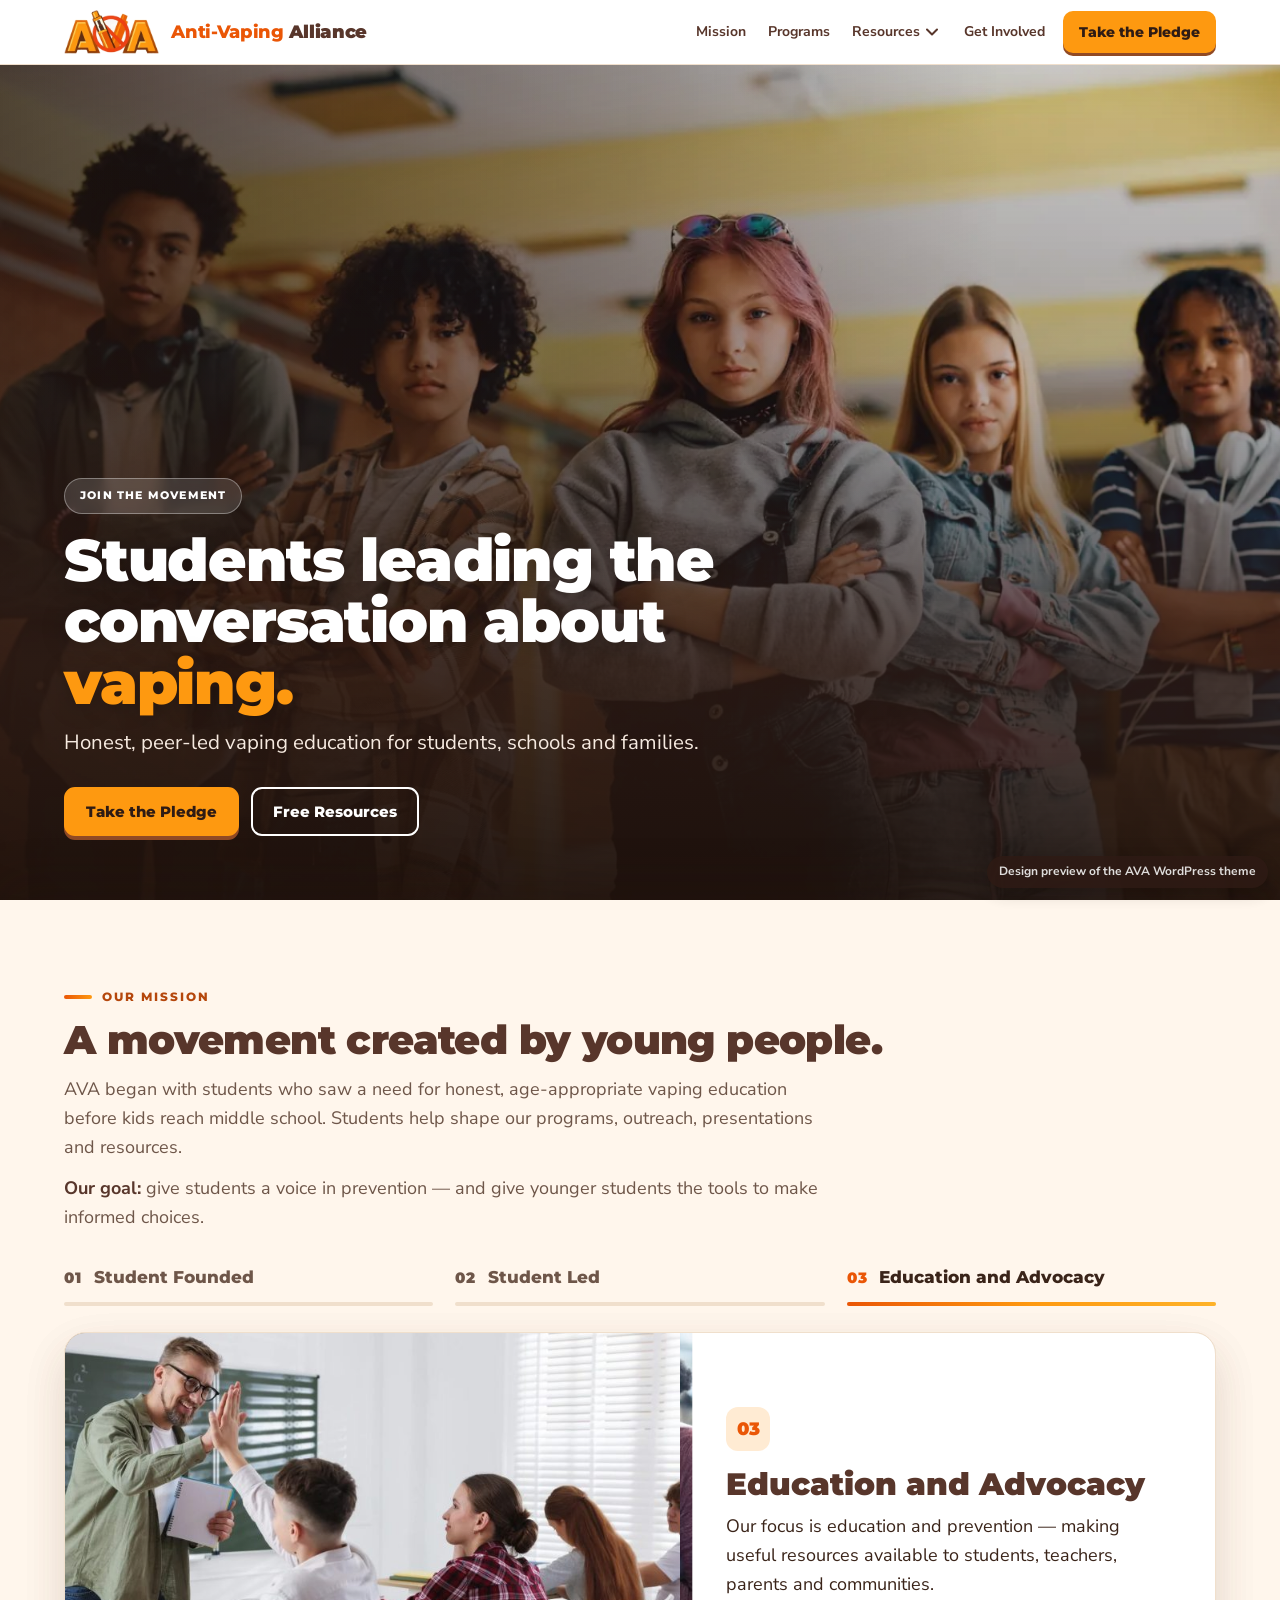
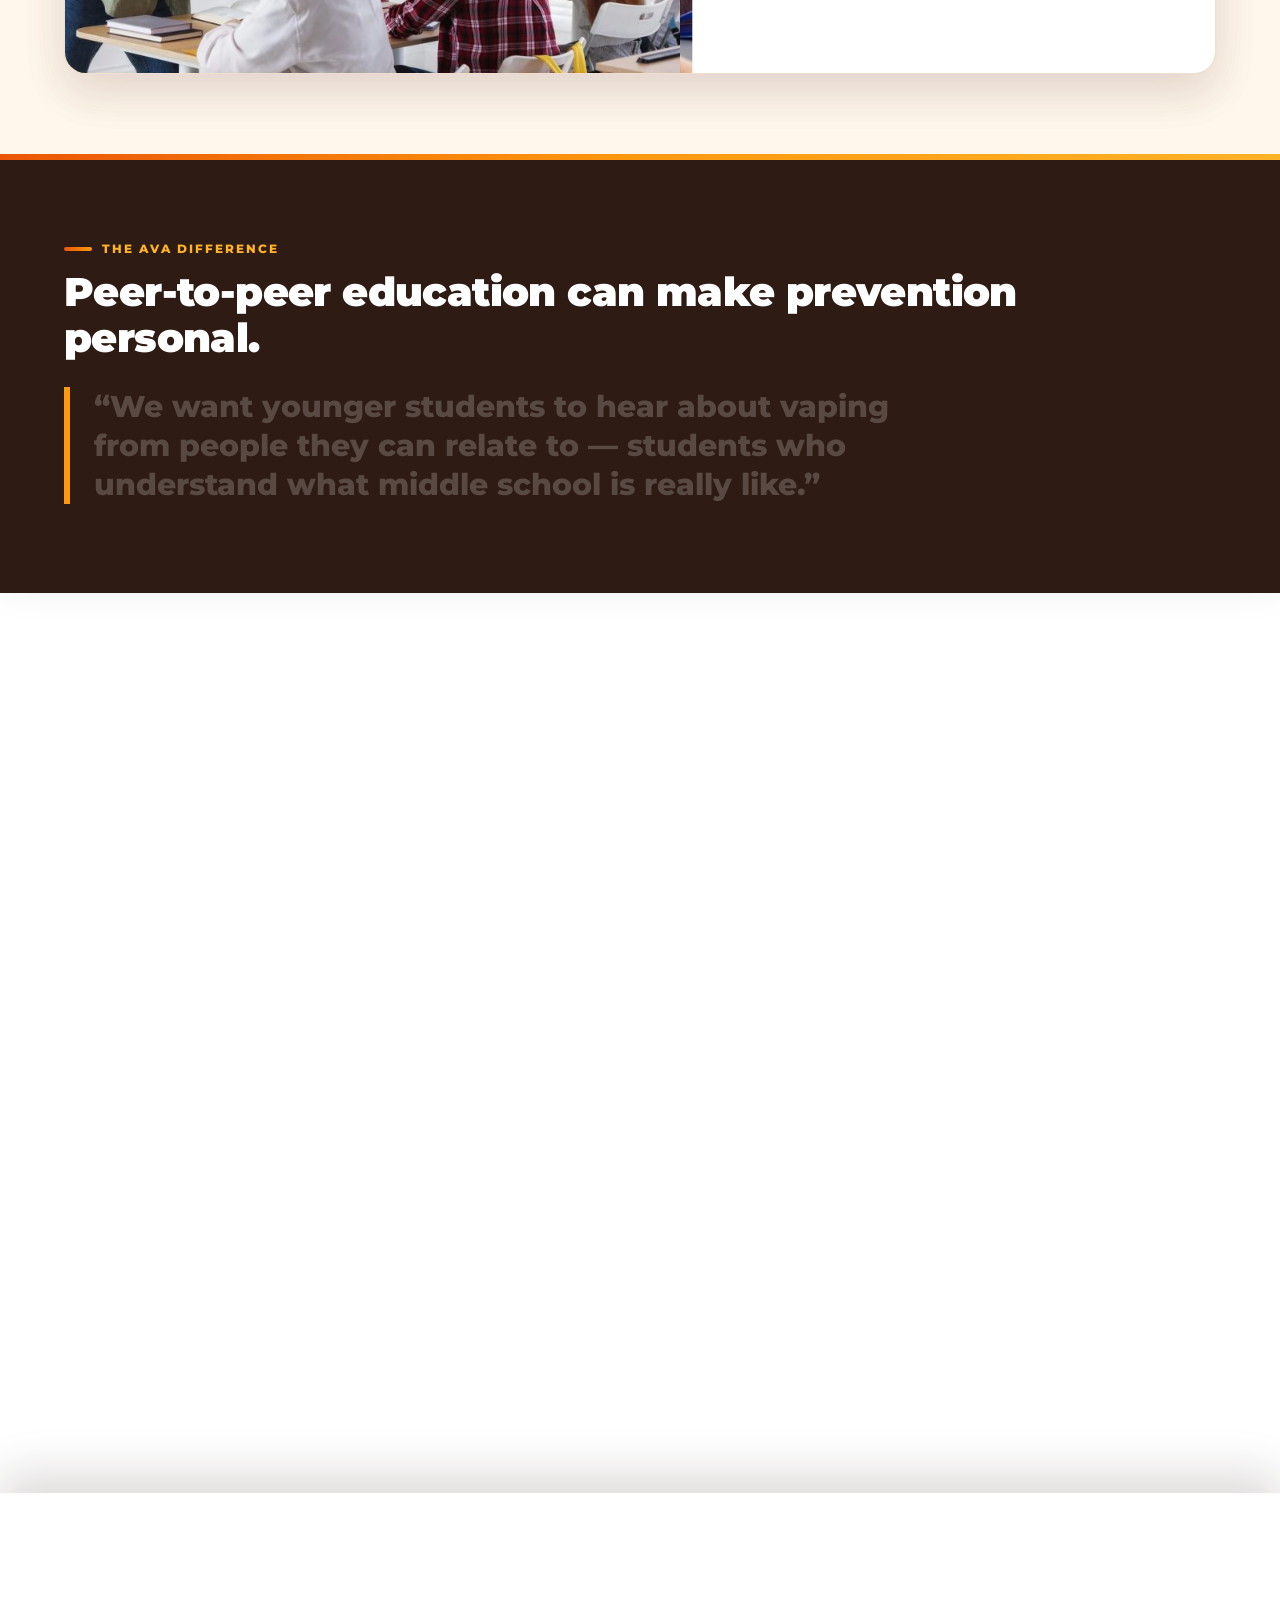
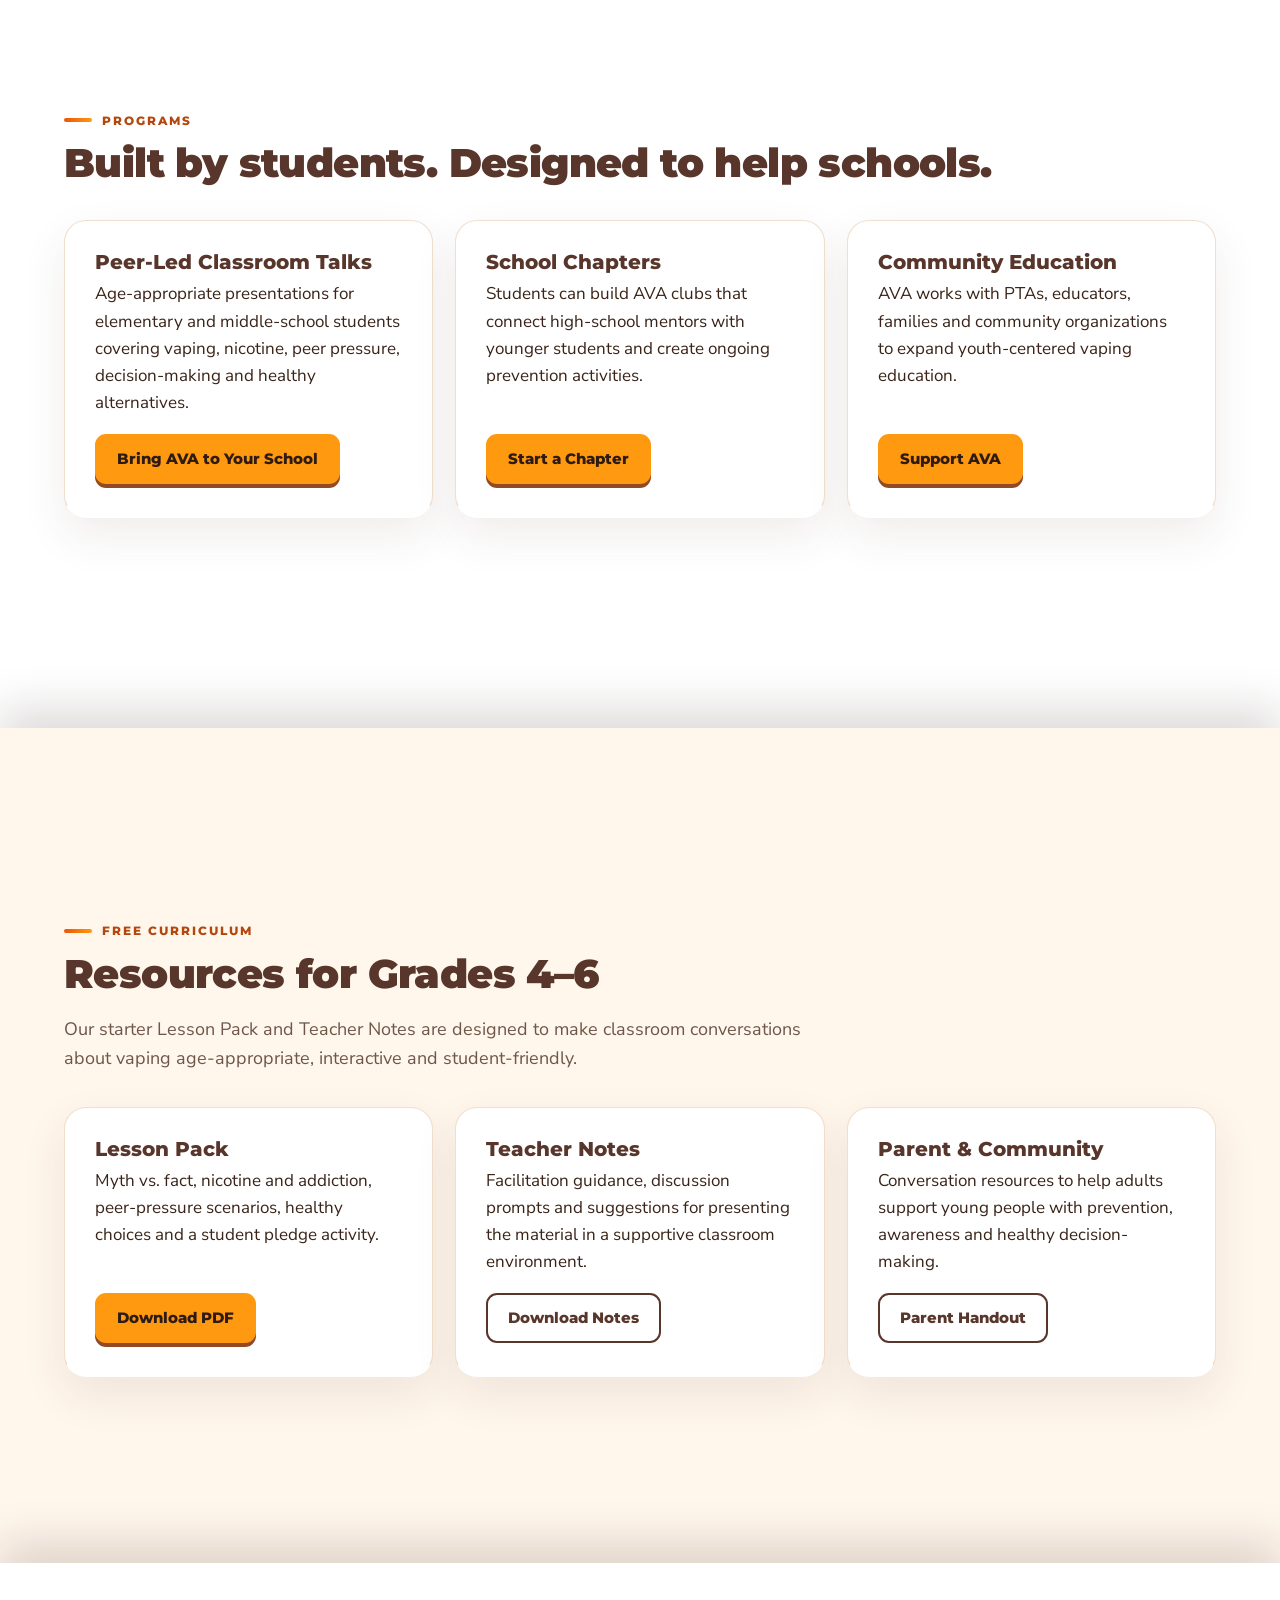
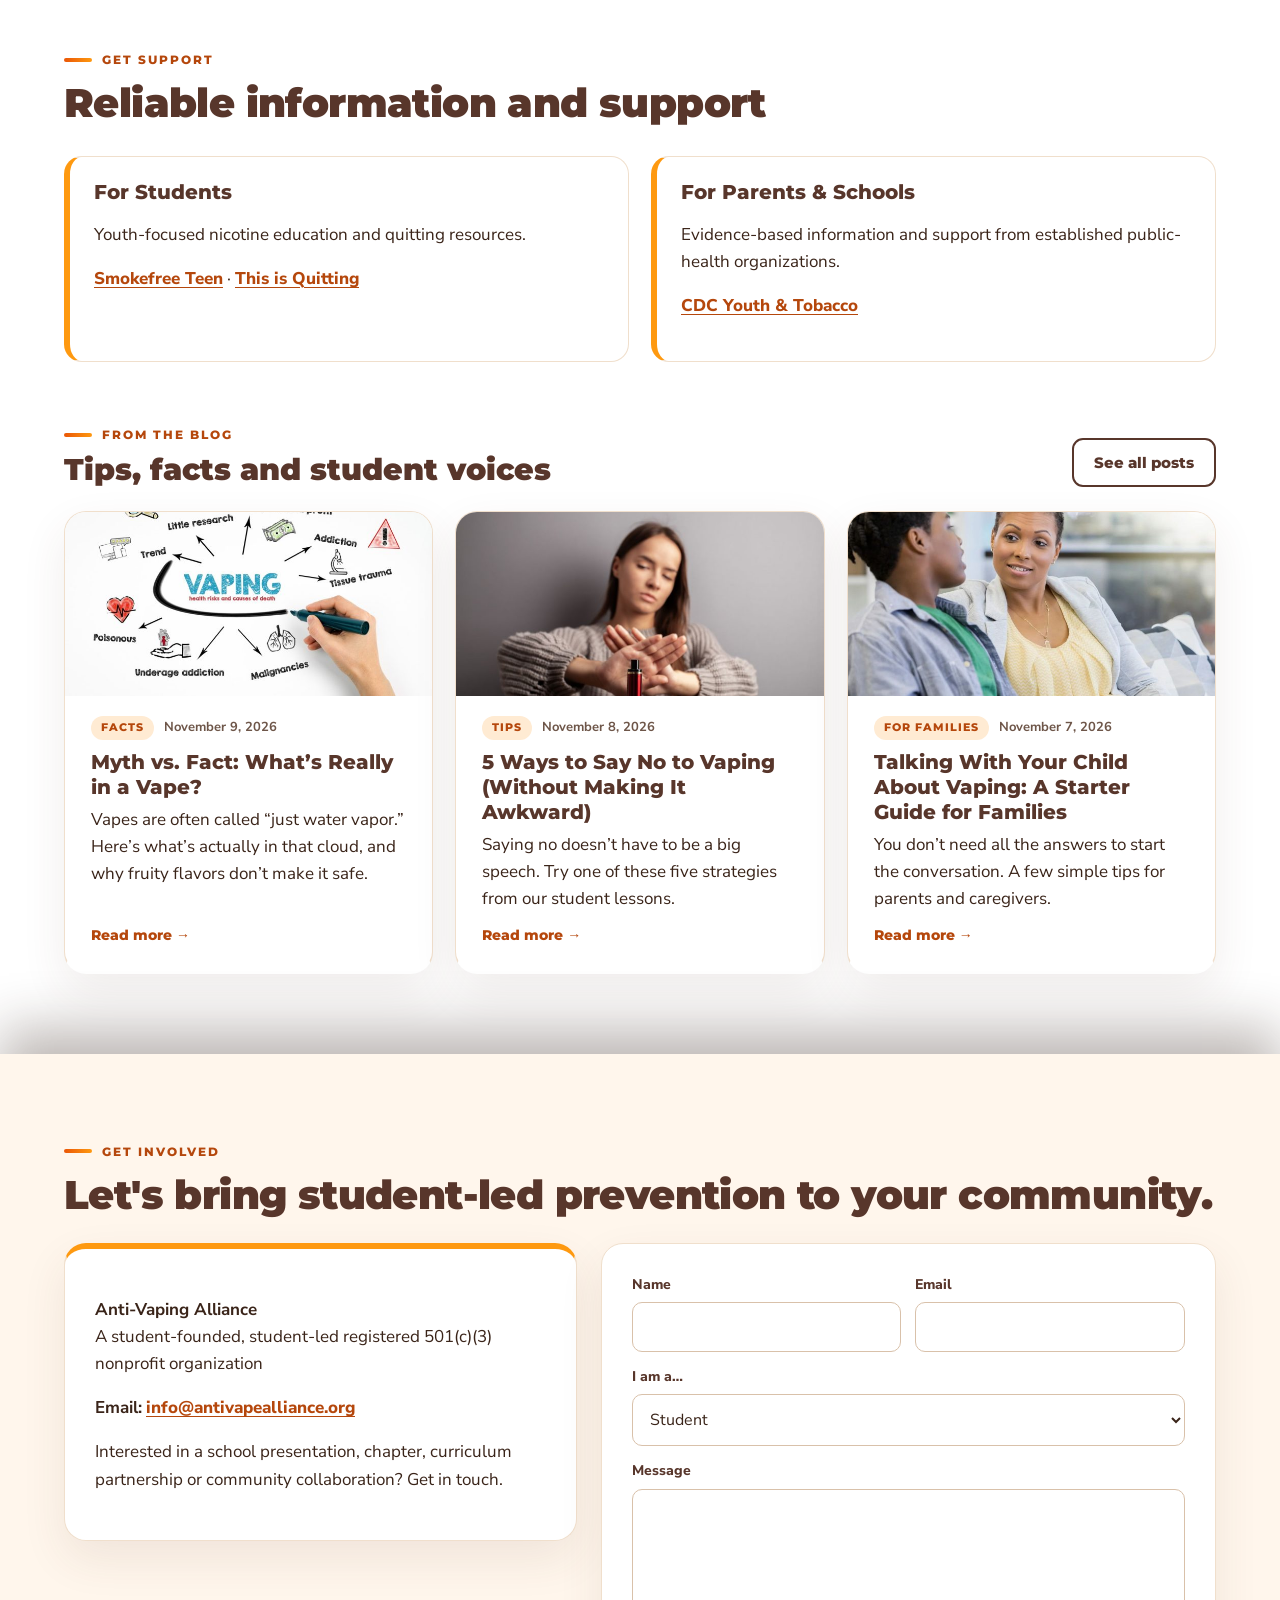
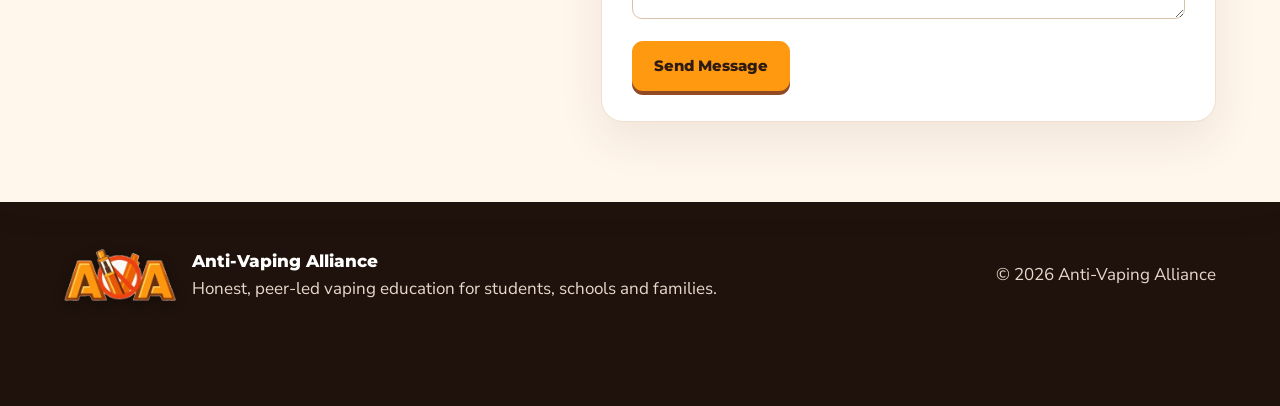
==== index.html @ b5b2527f "Add Teacher Notes and Parent & Community PDFs (theme 1.9.1) Co-Authored-By: Claude Opus 5.5 <noreply" ====
<!doctype html>
<html lang="en-US">
<head>
<meta charset="UTF-8">
<meta name="viewport" content="width=device-width,initial-scale=1">
<title>Anti-Vaping Alliance | Student Founded &amp; Led</title>
<meta name='robots' content='max-image-preview:large' />
<link rel="preload" href="theme/assets/fonts/montserrat-latin-900-normal.woff2" as="font" type="font/woff2" crossorigin>
<link rel="preload" href="theme/assets/fonts/nunito-sans-latin-400-normal.woff2" as="font" type="font/woff2" crossorigin>
<link rel="icon" type="image/png" href="theme/assets/images/favicon.png">
<link rel="apple-touch-icon" href="theme/assets/images/apple-touch-icon.png">
<meta name="theme-color" content="#FE9910">
<meta name="description" content="The Anti-Vaping Alliance is a student-founded, student-led nonprofit offering peer-led vaping prevention, free curriculum for grades 4–6 and resources for families.">
<meta property="og:type" content="website">
<meta property="og:site_name" content="Anti-Vaping Alliance">
<meta property="og:title" content="Anti-Vaping Alliance | Student Founded &amp; Led">
<meta property="og:description" content="The Anti-Vaping Alliance is a student-founded, student-led nonprofit offering peer-led vaping prevention, free curriculum for grades 4–6 and resources for families.">
<meta property="og:url" content="https://lindsey-brock.github.io/anti-vape-alliance-site/">
<meta property="og:image" content="https://lindsey-brock.github.io/anti-vape-alliance-site/theme/assets/images/social-share.jpg">
<meta property="og:image:width" content="1200">
<meta property="og:image:height" content="630">
<meta property="og:locale" content="en_US">
<meta name="twitter:card" content="summary_large_image">
<meta name="twitter:title" content="Anti-Vaping Alliance | Student Founded &amp; Led">
<meta name="twitter:description" content="The Anti-Vaping Alliance is a student-founded, student-led nonprofit offering peer-led vaping prevention, free curriculum for grades 4–6 and resources for families.">
<meta name="twitter:image" content="https://lindsey-brock.github.io/anti-vape-alliance-site/theme/assets/images/social-share.jpg">
<script type="application/ld+json">{"@context":"https://schema.org","@type":"NGO","name":"Anti-Vaping Alliance","url":"https://lindsey-brock.github.io/anti-vape-alliance-site/","logo":"https://lindsey-brock.github.io/anti-vape-alliance-site/theme/assets/images/ava-logo.webp","description":"The Anti-Vaping Alliance is a student-founded, student-led nonprofit offering peer-led vaping prevention, free curriculum for grades 4–6 and resources for families.","nonprofitStatus":"Nonprofit501c3","email":"info@antivapealliance.org"}</script>
<style id='wp-img-auto-sizes-contain-inline-css'>
img:is([sizes=auto i],[sizes^="auto," i]){contain-intrinsic-size:3000px 1500px}
</style>
<style id='wp-block-library-inline-css'>
:root{--wp-block-synced-color:#7a00df;--wp-block-synced-color--rgb:122,0,223;--wp-bound-block-color:var(--wp-block-synced-color);--wp-editor-canvas-background:#ddd;--wp-admin-theme-color:#007cba;--wp-admin-theme-color--rgb:0,124,186;--wp-admin-theme-color-darker-10:#006ba1;--wp-admin-theme-color-darker-10--rgb:0,107,160.5;--wp-admin-theme-color-darker-20:#005a87;--wp-admin-theme-color-darker-20--rgb:0,90,135;--wp-admin-border-width-focus:2px}@media (min-resolution:192dpi){:root{--wp-admin-border-width-focus:1.5px}}.wp-element-button{cursor:pointer}:root .has-very-light-gray-background-color{background-color:#eee}:root .has-very-dark-gray-background-color{background-color:#313131}:root .has-very-light-gray-color{color:#eee}:root .has-very-dark-gray-color{color:#313131}:root .has-vivid-green-cyan-to-vivid-cyan-blue-gradient-background{background:linear-gradient(135deg,#00d084,#0693e3)}:root .has-purple-crush-gradient-background{background:linear-gradient(135deg,#34e2e4,#4721fb 50%,#ab1dfe)}:root .has-hazy-dawn-gradient-background{background:linear-gradient(135deg,#faaca8,#dad0ec)}:root .has-subdued-olive-gradient-background{background:linear-gradient(135deg,#fafae1,#67a671)}:root .has-atomic-cream-gradient-background{background:linear-gradient(135deg,#fdd79a,#004a59)}:root .has-nightshade-gradient-background{background:linear-gradient(135deg,#330968,#31cdcf)}:root .has-midnight-gradient-background{background:linear-gradient(135deg,#020381,#2874fc)}:root{--wp--preset--font-size--normal:16px;--wp--preset--font-size--huge:42px}.has-regular-font-size{font-size:1em}.has-larger-font-size{font-size:2.625em}.has-normal-font-size{font-size:var(--wp--preset--font-size--normal)}.has-huge-font-size{font-size:var(--wp--preset--font-size--huge)}.has-text-align-center{text-align:center}.has-text-align-left{text-align:left}.has-text-align-right{text-align:right}.has-fit-text{white-space:nowrap!important}#end-resizable-editor-section{display:none}.aligncenter{clear:both}.items-justified-left{justify-content:flex-start}.items-justified-center{justify-content:center}.items-justified-right{justify-content:flex-end}.items-justified-space-between{justify-content:space-between}.screen-reader-text{border:0;clip-path:inset(50%);height:1px;margin:-1px;overflow:hidden;padding:0;position:absolute;width:1px;word-wrap:normal!important}.screen-reader-text:focus{background-color:#ddd;clip-path:none;color:#444;display:block;font-size:1em;height:auto;left:5px;line-height:normal;padding:15px 23px 14px;text-decoration:none;top:5px;width:auto;z-index:100000}html :where(.has-border-color){border-style:solid}html :where([style*=border-top-color]){border-top-style:solid}html :where([style*=border-right-color]){border-right-style:solid}html :where([style*=border-bottom-color]){border-bottom-style:solid}html :where([style*=border-left-color]){border-left-style:solid}html :where([style*=border-width]){border-style:solid}html :where([style*=border-top-width]){border-top-style:solid}html :where([style*=border-right-width]){border-right-style:solid}html :where([style*=border-bottom-width]){border-bottom-style:solid}html :where([style*=border-left-width]){border-left-style:solid}html :where(img[class*=wp-image-]){height:auto;max-width:100%}:where(figure){margin:0 0 1em}html :where(.is-position-sticky){--wp-admin--admin-bar--position-offset:var(--wp-admin--admin-bar--height,0px)}@media screen and (max-width:600px){html :where(.is-position-sticky){--wp-admin--admin-bar--position-offset:0px}}

</style>
<style id='wp-block-paragraph-inline-css'>
.is-small-text{font-size:.875em}.is-regular-text{font-size:1em}.is-large-text{font-size:2.25em}.is-larger-text{font-size:3em}.has-drop-cap:not(:focus):first-letter{float:left;font-size:8.4em;font-style:normal;font-weight:100;line-height:.68;margin:.05em .1em 0 0;text-transform:uppercase}body.rtl .has-drop-cap:not(:focus):first-letter{float:none;margin-left:.1em}p.has-drop-cap.has-background{overflow:hidden}:root :where(p.has-background){padding:1.25em 2.375em}:where(p.has-text-color:not(.has-link-color)) a{color:inherit}p.has-text-align-left[style*="writing-mode:vertical-lr"],p.has-text-align-right[style*="writing-mode:vertical-rl"]{rotate:180deg}
</style>
<style id='global-styles-inline-css'>
:root{--wp--preset--aspect-ratio--square: 1;--wp--preset--aspect-ratio--4-3: 4/3;--wp--preset--aspect-ratio--3-4: 3/4;--wp--preset--aspect-ratio--3-2: 3/2;--wp--preset--aspect-ratio--2-3: 2/3;--wp--preset--aspect-ratio--16-9: 16/9;--wp--preset--aspect-ratio--9-16: 9/16;--wp--preset--color--black: #000000;--wp--preset--color--cyan-bluish-gray: #abb8c3;--wp--preset--color--white: #FFFFFF;--wp--preset--color--pale-pink: #f78da7;--wp--preset--color--vivid-red: #cf2e2e;--wp--preset--color--luminous-vivid-orange: #ff6900;--wp--preset--color--luminous-vivid-amber: #fcb900;--wp--preset--color--light-green-cyan: #7bdcb5;--wp--preset--color--vivid-green-cyan: #00d084;--wp--preset--color--pale-cyan-blue: #8ed1fc;--wp--preset--color--vivid-cyan-blue: #0693e3;--wp--preset--color--vivid-purple: #9b51e0;--wp--preset--color--ava-orange: #FE9910;--wp--preset--color--ava-amber: #FEB228;--wp--preset--color--ava-flame: #EA5606;--wp--preset--color--ava-brown: #58362B;--wp--preset--color--ava-espresso: #2E1B14;--wp--preset--color--ava-cream: #FFF6EC;--wp--preset--gradient--vivid-cyan-blue-to-vivid-purple: linear-gradient(135deg,rgb(6,147,227) 0%,rgb(155,81,224) 100%);--wp--preset--gradient--light-green-cyan-to-vivid-green-cyan: linear-gradient(135deg,rgb(122,220,180) 0%,rgb(0,208,130) 100%);--wp--preset--gradient--luminous-vivid-amber-to-luminous-vivid-orange: linear-gradient(135deg,rgb(252,185,0) 0%,rgb(255,105,0) 100%);--wp--preset--gradient--luminous-vivid-orange-to-vivid-red: linear-gradient(135deg,rgb(255,105,0) 0%,rgb(207,46,46) 100%);--wp--preset--gradient--very-light-gray-to-cyan-bluish-gray: linear-gradient(135deg,rgb(238,238,238) 0%,rgb(169,184,195) 100%);--wp--preset--gradient--cool-to-warm-spectrum: linear-gradient(135deg,rgb(74,234,220) 0%,rgb(151,120,209) 20%,rgb(207,42,186) 40%,rgb(238,44,130) 60%,rgb(251,105,98) 80%,rgb(254,248,76) 100%);--wp--preset--gradient--blush-light-purple: linear-gradient(135deg,rgb(255,206,236) 0%,rgb(152,150,240) 100%);--wp--preset--gradient--blush-bordeaux: linear-gradient(135deg,rgb(254,205,165) 0%,rgb(254,45,45) 50%,rgb(107,0,62) 100%);--wp--preset--gradient--luminous-dusk: linear-gradient(135deg,rgb(255,203,112) 0%,rgb(199,81,192) 50%,rgb(65,88,208) 100%);--wp--preset--gradient--pale-ocean: linear-gradient(135deg,rgb(255,245,203) 0%,rgb(182,227,212) 50%,rgb(51,167,181) 100%);--wp--preset--gradient--electric-grass: linear-gradient(135deg,rgb(202,248,128) 0%,rgb(113,206,126) 100%);--wp--preset--gradient--midnight: linear-gradient(135deg,rgb(2,3,129) 0%,rgb(40,116,252) 100%);--wp--preset--font-size--small: 13px;--wp--preset--font-size--medium: 20px;--wp--preset--font-size--large: 36px;--wp--preset--font-size--x-large: 42px;--wp--preset--spacing--20: 0.44rem;--wp--preset--spacing--30: 0.67rem;--wp--preset--spacing--40: 1rem;--wp--preset--spacing--50: 1.5rem;--wp--preset--spacing--60: 2.25rem;--wp--preset--spacing--70: 3.38rem;--wp--preset--spacing--80: 5.06rem;--wp--preset--shadow--natural: 6px 6px 9px rgba(0, 0, 0, 0.2);--wp--preset--shadow--deep: 12px 12px 50px rgba(0, 0, 0, 0.4);--wp--preset--shadow--sharp: 6px 6px 0px rgba(0, 0, 0, 0.2);--wp--preset--shadow--outlined: 6px 6px 0px -3px rgb(255, 255, 255), 6px 6px rgb(0, 0, 0);--wp--preset--shadow--crisp: 6px 6px 0px rgb(0, 0, 0);}:where(.is-layout-flex){gap: 0.5em;}:where(.is-layout-grid){gap: 0.5em;}body .is-layout-flex{display: flex;}.is-layout-flex{flex-wrap: wrap;align-items: center;}.is-layout-flex > :is(*, div){margin: 0;}body .is-layout-grid{display: grid;}.is-layout-grid > :is(*, div){margin: 0;}:where(.wp-block-columns.is-layout-flex){gap: 2em;}:where(.wp-block-columns.is-layout-grid){gap: 2em;}:where(.wp-block-post-template.is-layout-flex){gap: 1.25em;}:where(.wp-block-post-template.is-layout-grid){gap: 1.25em;}.has-black-color{color: var(--wp--preset--color--black) !important;}.has-cyan-bluish-gray-color{color: var(--wp--preset--color--cyan-bluish-gray) !important;}.has-white-color{color: var(--wp--preset--color--white) !important;}.has-pale-pink-color{color: var(--wp--preset--color--pale-pink) !important;}.has-vivid-red-color{color: var(--wp--preset--color--vivid-red) !important;}.has-luminous-vivid-orange-color{color: var(--wp--preset--color--luminous-vivid-orange) !important;}.has-luminous-vivid-amber-color{color: var(--wp--preset--color--luminous-vivid-amber) !important;}.has-light-green-cyan-color{color: var(--wp--preset--color--light-green-cyan) !important;}.has-vivid-green-cyan-color{color: var(--wp--preset--color--vivid-green-cyan) !important;}.has-pale-cyan-blue-color{color: var(--wp--preset--color--pale-cyan-blue) !important;}.has-vivid-cyan-blue-color{color: var(--wp--preset--color--vivid-cyan-blue) !important;}.has-vivid-purple-color{color: var(--wp--preset--color--vivid-purple) !important;}.has-black-background-color{background-color: var(--wp--preset--color--black) !important;}.has-cyan-bluish-gray-background-color{background-color: var(--wp--preset--color--cyan-bluish-gray) !important;}.has-white-background-color{background-color: var(--wp--preset--color--white) !important;}.has-pale-pink-background-color{background-color: var(--wp--preset--color--pale-pink) !important;}.has-vivid-red-background-color{background-color: var(--wp--preset--color--vivid-red) !important;}.has-luminous-vivid-orange-background-color{background-color: var(--wp--preset--color--luminous-vivid-orange) !important;}.has-luminous-vivid-amber-background-color{background-color: var(--wp--preset--color--luminous-vivid-amber) !important;}.has-light-green-cyan-background-color{background-color: var(--wp--preset--color--light-green-cyan) !important;}.has-vivid-green-cyan-background-color{background-color: var(--wp--preset--color--vivid-green-cyan) !important;}.has-pale-cyan-blue-background-color{background-color: var(--wp--preset--color--pale-cyan-blue) !important;}.has-vivid-cyan-blue-background-color{background-color: var(--wp--preset--color--vivid-cyan-blue) !important;}.has-vivid-purple-background-color{background-color: var(--wp--preset--color--vivid-purple) !important;}.has-black-border-color{border-color: var(--wp--preset--color--black) !important;}.has-cyan-bluish-gray-border-color{border-color: var(--wp--preset--color--cyan-bluish-gray) !important;}.has-white-border-color{border-color: var(--wp--preset--color--white) !important;}.has-pale-pink-border-color{border-color: var(--wp--preset--color--pale-pink) !important;}.has-vivid-red-border-color{border-color: var(--wp--preset--color--vivid-red) !important;}.has-luminous-vivid-orange-border-color{border-color: var(--wp--preset--color--luminous-vivid-orange) !important;}.has-luminous-vivid-amber-border-color{border-color: var(--wp--preset--color--luminous-vivid-amber) !important;}.has-light-green-cyan-border-color{border-color: var(--wp--preset--color--light-green-cyan) !important;}.has-vivid-green-cyan-border-color{border-color: var(--wp--preset--color--vivid-green-cyan) !important;}.has-pale-cyan-blue-border-color{border-color: var(--wp--preset--color--pale-cyan-blue) !important;}.has-vivid-cyan-blue-border-color{border-color: var(--wp--preset--color--vivid-cyan-blue) !important;}.has-vivid-purple-border-color{border-color: var(--wp--preset--color--vivid-purple) !important;}.has-vivid-cyan-blue-to-vivid-purple-gradient-background{background: var(--wp--preset--gradient--vivid-cyan-blue-to-vivid-purple) !important;}.has-light-green-cyan-to-vivid-green-cyan-gradient-background{background: var(--wp--preset--gradient--light-green-cyan-to-vivid-green-cyan) !important;}.has-luminous-vivid-amber-to-luminous-vivid-orange-gradient-background{background: var(--wp--preset--gradient--luminous-vivid-amber-to-luminous-vivid-orange) !important;}.has-luminous-vivid-orange-to-vivid-red-gradient-background{background: var(--wp--preset--gradient--luminous-vivid-orange-to-vivid-red) !important;}.has-very-light-gray-to-cyan-bluish-gray-gradient-background{background: var(--wp--preset--gradient--very-light-gray-to-cyan-bluish-gray) !important;}.has-cool-to-warm-spectrum-gradient-background{background: var(--wp--preset--gradient--cool-to-warm-spectrum) !important;}.has-blush-light-purple-gradient-background{background: var(--wp--preset--gradient--blush-light-purple) !important;}.has-blush-bordeaux-gradient-background{background: var(--wp--preset--gradient--blush-bordeaux) !important;}.has-luminous-dusk-gradient-background{background: var(--wp--preset--gradient--luminous-dusk) !important;}.has-pale-ocean-gradient-background{background: var(--wp--preset--gradient--pale-ocean) !important;}.has-electric-grass-gradient-background{background: var(--wp--preset--gradient--electric-grass) !important;}.has-midnight-gradient-background{background: var(--wp--preset--gradient--midnight) !important;}.has-small-font-size{font-size: var(--wp--preset--font-size--small) !important;}.has-medium-font-size{font-size: var(--wp--preset--font-size--medium) !important;}.has-large-font-size{font-size: var(--wp--preset--font-size--large) !important;}.has-x-large-font-size{font-size: var(--wp--preset--font-size--x-large) !important;}
</style>

<link rel='stylesheet' id='ava-style-css' href='theme/style.css' media='all' />
<link rel="canonical" href="https://lindsey-brock.github.io/anti-vape-alliance-site/" />
<meta name="robots" content="noindex">
    <style>.ava-preview-pill{position:fixed;right:12px;bottom:12px;opacity:.85;z-index:900;background:#2E1B14;color:#fff;font:700 12px/1.3 "Nunito Sans",Arial,sans-serif;padding:8px 12px;border-radius:999px;box-shadow:0 6px 18px rgba(0,0,0,.2)}@media (max-width:600px){.ava-preview-pill{font-size:10px;padding:6px 9px;right:8px;bottom:auto;top:calc(var(--ava-hdr,64px) + 8px)}}</style>
    <script>
    document.addEventListener('submit',function(e){
      var f=e.target.closest('form[data-ava-form]');if(!f)return;
      e.preventDefault();e.stopImmediatePropagation();
      var w=f.closest('.ava-form-wrap'),ok=w.querySelector('.ava-notice.success'),bad=w.querySelector('.ava-notice.error');
      if(!f.checkValidity()){var i=f.querySelector(':invalid');bad.textContent=i?i.validationMessage:'Please fill in the required fields.';bad.hidden=false;if(i)i.focus();return;}
      bad.hidden=true;ok.textContent=ok.textContent.replace(/ \(Preview.*$/,'')+' (Preview only: nothing was sent. On the WordPress site this is saved for the team.)';ok.hidden=false;f.remove();
    },true);
    </script>
    <script>
    (function(){var now=Math.round(Date.now()/1000);
    window.AVA_DEMO_FEED={count:312,
    recent:[{name:'Maya',ts:now-140},{name:'Jordan',ts:now-960},{name:'Priya',ts:now-2500},{name:'Eli',ts:now-5600}],
    names:['Ava','Noah','Sofia','Marcus','Zoe','Diego','Lena','Kai','Amara','Leo','Hana','Mateo']};})();
    </script>
    </head>
<body class="home wp-singular page-template-default page page-id-57 wp-embed-responsive wp-theme-ava-alliance ava-stack ava-has-scrub ava-has-feed ava-reveal">
<a class="skip-link screen-reader-text" href="#main">Skip to content</a>


<header class="ava-header">
	<div class="navin">
		<a class="ava-brand" href="./" rel="home">
			<img class="" src="theme/assets/images/ava-mark.webp" width="266" height="123" alt="" decoding="async">			<span class="name"><b>Anti-Vaping</b> Alliance</span>
			<span class="screen-reader-text">(home)</span>
		</a>

		<nav class="ava-nav" id="site-navigation" aria-label="Main menu">
			<ul id="primary-menu" class="menu"><li id="menu-item-70" class="menu-item menu-item-type-custom menu-item-object-custom menu-item-70"><a href="#mission">Mission</a></li>
<li id="menu-item-71" class="menu-item menu-item-type-custom menu-item-object-custom menu-item-71"><a href="#programs">Programs</a></li>
<li id="menu-item-72" class="menu-item menu-item-type-custom menu-item-object-custom menu-item-has-children menu-item-72"><a href="#curriculum">Resources</a><button type="button" class="sub-toggle" aria-expanded="false" aria-label="Show the Resources menu"><svg viewBox="0 0 12 8" width="12" height="8" aria-hidden="true" focusable="false"><path d="M1 1.5l5 5 5-5" fill="none" stroke="currentColor" stroke-width="2" stroke-linecap="round" stroke-linejoin="round"/></svg></button>
<ul class="sub-menu">
	<li id="menu-item-73" class="menu-item menu-item-type-custom menu-item-object-custom menu-item-73"><a href="#curriculum">Curriculum</a></li>
	<li id="menu-item-74" class="menu-item menu-item-type-custom menu-item-object-custom menu-item-74"><a href="#support">Get Support</a></li>
	<li id="menu-item-75" class="menu-item menu-item-type-custom menu-item-object-custom menu-item-75"><a href="#blog">Blog</a></li>
</ul>
</li>
<li id="menu-item-76" class="menu-item menu-item-type-custom menu-item-object-custom menu-item-76"><a href="#contact">Get Involved</a></li>
</ul>		</nav>

		<a class="ava-cta" href="#pledge">Take the Pledge</a>
		<button class="menu-toggle" type="button" aria-controls="site-navigation" aria-expanded="false">
			<span class="screen-reader-text">Menu</span>
			<svg class="i-open" viewBox="0 0 24 24" aria-hidden="true" focusable="false"><path d="M3 6h18M3 12h18M3 18h18" stroke="currentColor" stroke-width="2.5" stroke-linecap="round" fill="none"/></svg>
			<svg class="i-close" viewBox="0 0 24 24" aria-hidden="true" focusable="false"><path d="M6 6l12 12M18 6L6 18" stroke="currentColor" stroke-width="2.5" stroke-linecap="round" fill="none"/></svg>
		</button>
	</div>
</header>

<main id="main" tabindex="-1">
<section class="ava-hero ava-panel overlay-medium focus-center hero-zoom" id="home">
	<img class="hero-bg" src="theme/assets/images/hero-students-1400.webp" srcset="theme/assets/images/hero-students-800.webp 800w, theme/assets/images/hero-students-1400.webp 1400w, theme/assets/images/hero-students-2000.webp 2000w" sizes="100vw" width="1400" height="933" alt="" fetchpriority="high" decoding="async">	<div class="hero-overlay" aria-hidden="true"></div>
	<div class="hero-in">
					<div class="ava-badge">Join the Movement</div>
				<h1>Students leading the conversation about <span>vaping.</span></h1>
					<p class="lead">Honest, peer-led vaping education for students, schools and families.</p>
				<div class="buttons"><a class="btn primary" href="#pledge">Take the Pledge</a><a class="btn" href="#curriculum">Free Resources</a></div>	</div>
</section>
<div class="ava-panel ava-group"><section class="ava-section tint" id="mission" aria-labelledby="mission-title">
	<div class="in">
		<div class="eyebrow">Our Mission</div><h2 id="mission-title">A movement created by young people.</h2><div class="sub"><p>AVA began with students who saw a need for honest, age-appropriate vaping education before kids reach middle school. Students help shape our programs, outreach, presentations and resources.</p>
<p><strong>Our goal:</strong> give students a voice in prevention — and give younger students the tools to make informed choices.</p>
</div>		<div class="ava-carousel" data-interval="7" data-autoplay>
	<div class="ava-carousel-tabs" role="tablist" aria-label="What makes AVA different">
					<button type="button" class="ava-ctab" role="tab" id="mission-tab-0" aria-controls="mission-panel-0" aria-selected="true">
				<span class="n">01</span>
				<span class="t">Student Founded</span>
				<span class="bar" aria-hidden="true"><span class="fill"></span></span>
			</button>
					<button type="button" class="ava-ctab" role="tab" id="mission-tab-1" aria-controls="mission-panel-1" aria-selected="false" tabindex="-1">
				<span class="n">02</span>
				<span class="t">Student Led</span>
				<span class="bar" aria-hidden="true"><span class="fill"></span></span>
			</button>
					<button type="button" class="ava-ctab" role="tab" id="mission-tab-2" aria-controls="mission-panel-2" aria-selected="false" tabindex="-1">
				<span class="n">03</span>
				<span class="t">Education and Advocacy</span>
				<span class="bar" aria-hidden="true"><span class="fill"></span></span>
			</button>
			</div>
	<div class="ava-carousel-panels">
					<div class="ava-cpanel is-active" role="tabpanel" id="mission-panel-0" aria-labelledby="mission-tab-0">
				<div class="ava-cpanel-img">
					<img width="1024" height="576" src="uploads/2026/11/student-founded-1024x576.jpg" class="attachment-large size-large wp-post-image" alt="A student talks with classmates around a table covered in books" sizes="(max-width: 900px) 100vw, 640px" loading="eager" decoding="async" fetchpriority="high" srcset="uploads/2026/11/student-founded-1024x576.jpg 1024w, uploads/2026/11/student-founded-300x169.jpg 300w, uploads/2026/11/student-founded-768x432.jpg 768w, uploads/2026/11/student-founded-1536x864.jpg 1536w, uploads/2026/11/student-founded.jpg 1600w" />				</div>
				<div class="ava-cpanel-txt">
											<div class="num" aria-hidden="true">01</div>
										<h3>Student Founded</h3>
					<div class="card-body"><p>AVA was created by students who wanted to address vaping education in a way that feels authentic and relevant to younger students.</p></div>
				</div>
			</div>
					<div class="ava-cpanel" role="tabpanel" id="mission-panel-1" aria-labelledby="mission-tab-1">
				<div class="ava-cpanel-img">
					<img width="1024" height="576" src="uploads/2026/11/student-led-1024x576.jpg" class="attachment-large size-large wp-post-image" alt="A student points to a whiteboard while a group of classmates listens" sizes="auto, (max-width: 900px) 100vw, 640px" loading="lazy" decoding="async" srcset="uploads/2026/11/student-led-1024x576.jpg 1024w, uploads/2026/11/student-led-300x169.jpg 300w, uploads/2026/11/student-led-768x432.jpg 768w, uploads/2026/11/student-led-1536x864.jpg 1536w, uploads/2026/11/student-led.jpg 1600w" />				</div>
				<div class="ava-cpanel-txt">
											<div class="num" aria-hidden="true">02</div>
										<h3>Student Led</h3>
					<div class="card-body"><p>Students are at the center of our outreach, presentations, chapter development, advocacy and ideas for reaching the next generation.</p></div>
				</div>
			</div>
					<div class="ava-cpanel" role="tabpanel" id="mission-panel-2" aria-labelledby="mission-tab-2">
				<div class="ava-cpanel-img">
					<img width="1024" height="576" src="uploads/2026/11/nonprofit-mission-1024x576.jpg" class="attachment-large size-large wp-post-image" alt="A teacher high-fives a student in a classroom" sizes="auto, (max-width: 900px) 100vw, 640px" loading="lazy" decoding="async" srcset="uploads/2026/11/nonprofit-mission-1024x576.jpg 1024w, uploads/2026/11/nonprofit-mission-300x169.jpg 300w, uploads/2026/11/nonprofit-mission-768x432.jpg 768w, uploads/2026/11/nonprofit-mission-1536x864.jpg 1536w, uploads/2026/11/nonprofit-mission.jpg 1600w" />				</div>
				<div class="ava-cpanel-txt">
											<div class="num" aria-hidden="true">03</div>
										<h3>Education and Advocacy</h3>
					<div class="card-body"><p>Our focus is education and prevention — making useful resources available to students, teachers, parents and communities.</p></div>
				</div>
			</div>
							<span class="ava-carousel-status" aria-hidden="true"><span class="ic"></span>Paused</span>
						<button type="button" class="ava-carousel-pause" hidden>
				<span class="ic" aria-hidden="true"></span><span class="lbl" data-play="Play" data-pause="Pause">Pause</span>
			</button>
			</div>
</div>
	</div>
</section>
<section class="ava-section ava-dark ava-scrub" id="difference" aria-labelledby="difference-title">
	<div class="scrub-stage">
		<div class="in">
			<div class="eyebrow">The AVA Difference</div><h2 id="difference-title">Peer-to-peer education can make prevention personal.</h2>							<blockquote class="quote"><p data-scrub>“We want younger students to hear about vaping from people they can relate to — students who understand what middle school is really like.”</p></blockquote>
								</div>
	</div>
</section>
</div><section class="ava-section ava-panel" id="programs" aria-labelledby="programs-title">
	<div class="in">
		<div class="eyebrow">Programs</div><h2 id="programs-title">Built by students. Designed to help schools.</h2>		<div class="grid">
			<article class="card">
						<h3>Peer-Led Classroom Talks</h3>
			<div class="card-body"><p>Age-appropriate presentations for elementary and middle-school students covering vaping, nicotine, peer pressure, decision-making and healthy alternatives.</p></div>
			<div class="card-cta"><a class="btn primary" href="#school">Bring AVA to Your School</a></div>		</article>
			<article class="card">
						<h3>School Chapters</h3>
			<div class="card-body"><p>Students can build AVA clubs that connect high-school mentors with younger students and create ongoing prevention activities.</p></div>
			<div class="card-cta"><a class="btn primary" href="#chapter">Start a Chapter</a></div>		</article>
			<article class="card">
						<h3>Community Education</h3>
			<div class="card-body"><p>AVA works with PTAs, educators, families and community organizations to expand youth-centered vaping education.</p></div>
			<div class="card-cta"><a class="btn primary" href="https://enroll.zellepay.com/qr-codes?data=ewogICAgInRva2VuIjogImFudGktdmFwZS1hbGxpYW5jZSIsCiAgICAibmFtZSI6ICJBbnRpIFZhcGluZyBBbGxpYW5jZSBJbmMiLAogICAgImFjdGlvbiI6ICJwYXltZW50Igp9" target="_blank" rel="noopener">Support AVA<span class="screen-reader-text"> (opens in a new tab)</span></a></div>		</article>
	</div>
	</div>
</section>
<section class="ava-section ava-panel tint" id="curriculum" aria-labelledby="curriculum-title">
	<div class="in">
		<div class="eyebrow">Free Curriculum</div><h2 id="curriculum-title">Resources for Grades 4–6</h2><p class="sub">Our starter Lesson Pack and Teacher Notes are designed to make classroom conversations about vaping age-appropriate, interactive and student-friendly.</p>		<div class="grid">
			<article class="card">
						<h3>Lesson Pack</h3>
			<div class="card-body"><p>Myth vs. fact, nicotine and addiction, peer-pressure scenarios, healthy choices and a student pledge activity.</p></div>
			<a class="btn primary" href="#" data-pdf-preview="ava-be-the-boss-of-your-choices" data-pages="6">Download PDF<span class="screen-reader-text"> – Lesson Pack</span></a>		</article>
			<article class="card">
						<h3>Teacher Notes</h3>
			<div class="card-body"><p>Facilitation guidance, discussion prompts and suggestions for presenting the material in a supportive classroom environment.</p></div>
			<a class="btn" href="#" data-pdf-preview="ava-teacher-notes" data-pages="2">Download Notes<span class="screen-reader-text"> – Teacher Notes</span></a>		</article>
			<article class="card">
						<h3>Parent &amp; Community</h3>
			<div class="card-body"><p>Conversation resources to help adults support young people with prevention, awareness and healthy decision-making.</p></div>
			<a class="btn" href="#" data-pdf-preview="ava-parent-community-resources" data-pages="2">Parent Handout<span class="screen-reader-text"> – Parent &amp; Community</span></a>		</article>
	</div>
	</div>
</section>
<section class="ava-section ava-panel" id="resources" aria-labelledby="resources-title">
	<span id="support" class="ava-anchor" aria-hidden="true"></span>
	<div class="in">
		<div class="eyebrow">Get Support</div><h2 id="resources-title">Reliable information and support</h2>					<div class="resources">
									<div class="resource">
						<h3>For Students</h3>
						<p>Youth-focused nicotine education and quitting resources.</p><p><a href="https://teen.smokefree.gov/" target="_blank" rel="noopener">Smokefree Teen</a> · <a href="https://truthinitiative.org/thisisquitting" target="_blank" rel="noopener">This is Quitting</a></p>					</div>
									<div class="resource">
						<h3>For Parents &amp; Schools</h3>
						<p>Evidence-based information and support from established public-health organizations.</p><p><a href="https://www.cdc.gov/tobacco/youth/index.htm" target="_blank" rel="noopener">CDC Youth &amp; Tobacco</a></p>					</div>
							</div>
		
					<div class="ava-blog" id="blog">
	<div class="ava-blog-head">
		<div>
							<div class="eyebrow">From the Blog</div>
										<h3 class="ava-blog-title">Tips, facts and student voices</h3>
					</div>
					<a class="btn ava-blog-all" href="blog.html">See all posts</a>
			</div>
			<div class="grid ava-blog-grid">
							<article class="card post-card">
	<a class="post-thumb" href="post-myth-vs-fact-whats-really-in-a-vape.html" tabindex="-1" aria-hidden="true">
					<img width="720" height="450" src="uploads/2026/11/myth-vs-fact-720x450.jpg" class="attachment-ava-card size-ava-card wp-post-image" alt="Hand-drawn diagram of vaping health risks" loading="lazy" decoding="async" />			</a>
	<div class="post-meta">
					<span class="post-cat">Facts</span>
				<time datetime="2026-11-09T17:42:28+00:00">November 9, 2026</time>
	</div>
	<h4 class="post-title"><a href="post-myth-vs-fact-whats-really-in-a-vape.html">Myth vs. Fact: What’s Really in a Vape?</a></h4>
	<div class="card-body"><p>Vapes are often called “just water vapor.” Here’s what’s actually in that cloud, and why fruity flavors don’t make it safe.</p></div>
	<a class="post-more" href="post-myth-vs-fact-whats-really-in-a-vape.html">Read more<span class="screen-reader-text">: Myth vs. Fact: What’s Really in a Vape?</span> &rarr;</a>
</article>
							<article class="card post-card">
	<a class="post-thumb" href="post-5-ways-to-say-no-to-vaping-without-making-it-awkward.html" tabindex="-1" aria-hidden="true">
					<img width="720" height="450" src="uploads/2026/11/say-no-to-vaping-720x450.jpg" class="attachment-ava-card size-ava-card wp-post-image" alt="A young person crossing their arms to refuse a vape" loading="lazy" decoding="async" />			</a>
	<div class="post-meta">
					<span class="post-cat">Tips</span>
				<time datetime="2026-11-08T17:42:28+00:00">November 8, 2026</time>
	</div>
	<h4 class="post-title"><a href="post-5-ways-to-say-no-to-vaping-without-making-it-awkward.html">5 Ways to Say No to Vaping (Without Making It Awkward)</a></h4>
	<div class="card-body"><p>Saying no doesn’t have to be a big speech. Try one of these five strategies from our student lessons.</p></div>
	<a class="post-more" href="post-5-ways-to-say-no-to-vaping-without-making-it-awkward.html">Read more<span class="screen-reader-text">: 5 Ways to Say No to Vaping (Without Making It Awkward)</span> &rarr;</a>
</article>
							<article class="card post-card">
	<a class="post-thumb" href="post-talking-with-your-child-about-vaping-a-starter-guide-for-families.html" tabindex="-1" aria-hidden="true">
					<img width="720" height="450" src="uploads/2026/11/talking-with-your-child-720x450.jpg" class="attachment-ava-card size-ava-card wp-post-image" alt="A parent and teen talking together on a couch" loading="lazy" decoding="async" />			</a>
	<div class="post-meta">
					<span class="post-cat">For Families</span>
				<time datetime="2026-11-07T17:42:28+00:00">November 7, 2026</time>
	</div>
	<h4 class="post-title"><a href="post-talking-with-your-child-about-vaping-a-starter-guide-for-families.html">Talking With Your Child About Vaping: A Starter Guide for Families</a></h4>
	<div class="card-body"><p>You don’t need all the answers to start the conversation. A few simple tips for parents and caregivers.</p></div>
	<a class="post-more" href="post-talking-with-your-child-about-vaping-a-starter-guide-for-families.html">Read more<span class="screen-reader-text">: Talking With Your Child About Vaping: A Starter Guide for Families</span> &rarr;</a>
</article>
					</div>
			</div>
			</div>
</section>
<section class="ava-section ava-last tint" id="contact" aria-labelledby="contact-title">
	<span id="involved" class="ava-anchor" aria-hidden="true"></span>
	<div class="in">
		<div class="eyebrow">Get Involved</div><h2 id="contact-title">Let&#039;s bring student-led prevention to your community.</h2>		<div class="contact-grid">
			<div class="card contact-card">
				<p><strong>Anti-Vaping Alliance</strong><br>A student-founded, student-led registered 501(c)(3) nonprofit organization</p>
									<p><strong>Email:</strong> <a href="mailto:i&#110;&#102;o&#064;an&#116;i&#118;&#097;&#112;&#101;alliance&#046;&#111;r&#103;">i&#110;fo&#064;&#097;n&#116;iv&#097;&#112;&#101;&#097;&#108;l&#105;a&#110;&#099;e.o&#114;&#103;</a></p>
								<p>Interested in a school presentation, chapter, curriculum partnership or community collaboration? Get in touch.</p>
			</div>
							<div class="card">
					<h3 class="screen-reader-text">Send us a message</h3>
						<div class="ava-form-wrap">
		<p class="ava-notice success" role="status" hidden>Thanks for reaching out! We&#039;ll get back to you soon.</p>
		<p class="ava-notice error" role="alert" hidden></p>
				<form class="ava-form" id="ava-contact-form" method="post" action="#" data-ava-form novalidate>
			<input type="hidden" name="action" value="ava_submit">
			<input type="hidden" name="ava_type" value="contact">
			<input type="hidden" name="ava_ts" value="1794344617">
			<input type="hidden" name="ava_sig" value="8df0c7814aa58c79c3932cc6ddffb7acb96e7b876321e684d2c68f5115437750">
			<input type="hidden" name="ava_return" value="/">
			<div class="hp" aria-hidden="true">
				<label for="ava-contact-website">Website</label>
				<input type="text" id="ava-contact-website" name="ava_website" tabindex="-1" autocomplete="off">
			</div>

							<div class="row">
					<div>
						<label for="ava-contact-name">Name</label>
						<input type="text" id="ava-contact-name" name="name" required maxlength="100" autocomplete="name">
					</div>
					<div>
						<label for="ava-contact-email">Email</label>
						<input type="email" id="ava-contact-email" name="email" required maxlength="120" autocomplete="email">
					</div>
				</div>
				<label for="ava-contact-role">I am a…</label>
				<select id="ava-contact-role" name="role">
											<option value="student">Student</option>
											<option value="parent">Parent or guardian</option>
											<option value="educator">Teacher or school staff</option>
											<option value="community">Community partner</option>
											<option value="other">Other</option>
									</select>
				<label for="ava-contact-message">Message</label>
				<textarea id="ava-contact-message" name="message" required maxlength="5000"></textarea>
				<button type="submit">Send Message</button>
					</form>
			</div>
					</div>
					</div>
	</div>
</section>
</main>

<footer class="ava-footer">
	<div class="in">
		<div class="fbrand">
			<img class="" src="theme/assets/images/ava-mark.webp" width="266" height="123" alt="" decoding="async">			<div>
				<strong>Anti-Vaping Alliance</strong><br>
				Honest, peer-led vaping education for students, schools and families.											</div>
		</div>
		<div>&copy; 2026 Anti-Vaping Alliance</div>
	</div>
</footer>

<div class="ava-modal" id="pledge-modal" role="dialog" aria-modal="true" aria-labelledby="pledge-title" hidden>
	<div class="modalbox">
		<button class="close" type="button" data-ava-close aria-label="Close">&times;</button>
		<img src="theme/assets/images/ava-logo.webp" width="693" height="426" alt="" class="mlogo" loading="lazy" decoding="async">					<div class="eyebrow">Student Pledge</div>
				<h2 id="pledge-title">Take the AVA Pledge</h2>
		<p>I pledge to protect my brain, heart and lungs. I choose healthy choices over vaping and will help create a school community where students feel informed, supported and confident to say no.</p>
			<div class="ava-form-wrap">
		<p class="ava-notice success" role="status" hidden>Thank you for standing with the Anti-Vaping Alliance!</p>
		<p class="ava-notice error" role="alert" hidden></p>
				<form class="ava-form" id="ava-pledge-form" method="post" action="#" data-ava-form novalidate>
			<input type="hidden" name="action" value="ava_submit">
			<input type="hidden" name="ava_type" value="pledge">
			<input type="hidden" name="ava_ts" value="1794344617">
			<input type="hidden" name="ava_sig" value="704e77ea6a287aad98e272846e7ea27c9a9b4f41bea61aabaf383197f92fed12">
			<input type="hidden" name="ava_return" value="/">
			<div class="hp" aria-hidden="true">
				<label for="ava-pledge-website">Website</label>
				<input type="text" id="ava-pledge-website" name="ava_website" tabindex="-1" autocomplete="off">
			</div>

											<div class="row">
					<div>
						<label for="ava-pledge-first">First name</label>
						<input type="text" id="ava-pledge-first" name="first_name" required maxlength="60" autocomplete="given-name">
					</div>
										<div>
						<label for="ava-pledge-last">Last name</label>
						<input type="text" id="ava-pledge-last" name="last_name" required maxlength="60" autocomplete="family-name">
					</div>
									</div>
									<label for="ava-pledge-email">Email <span class="opt">(optional)</span></label>
					<input type="email" id="ava-pledge-email" name="email" maxlength="120" autocomplete="email">
													<label class="check"><input type="checkbox" name="show_name" value="1"> Show my first name in the “just took the pledge” pop-up</label>
												<button type="submit">Sign the Pledge</button>

					</form>
			</div>
		</div>
</div>

<div class="ava-modal" id="school-modal" role="dialog" aria-modal="true" aria-labelledby="school-title" hidden>
	<div class="modalbox">
		<button class="close" type="button" data-ava-close aria-label="Close">&times;</button>
					<div class="eyebrow">Peer-Led Classroom Talks</div>
				<h2 id="school-title">Bring AVA to your school</h2>
		<p>Tell us a little about your school and we’ll get in touch to plan an age-appropriate, student-led presentation.</p>
			<div class="ava-form-wrap">
		<p class="ava-notice success" role="status" hidden>Thanks! We’ve received your request and will be in touch soon.</p>
		<p class="ava-notice error" role="alert" hidden></p>
				<form class="ava-form" id="ava-school-form" method="post" action="#" data-ava-form novalidate>
			<input type="hidden" name="action" value="ava_submit">
			<input type="hidden" name="ava_type" value="school">
			<input type="hidden" name="ava_ts" value="1794344617">
			<input type="hidden" name="ava_sig" value="bdaa6fc65970e80e15f8d063129e24fc7644d1ec34387c0ddf4bd54ab757d0b8">
			<input type="hidden" name="ava_return" value="/">
			<div class="hp" aria-hidden="true">
				<label for="ava-school-website">Website</label>
				<input type="text" id="ava-school-website" name="ava_website" tabindex="-1" autocomplete="off">
			</div>

							<div class="row">
					<div>
						<label for="ava-school-name">Name</label>
						<input type="text" id="ava-school-name" name="name" required maxlength="100" autocomplete="name">
					</div>
					<div>
						<label for="ava-school-email">Email</label>
						<input type="email" id="ava-school-email" name="email" required maxlength="120" autocomplete="email">
					</div>
				</div>
				<div class="row">
					<div>
						<label for="ava-school-school">School or organization</label>
						<input type="text" id="ava-school-school" name="school" required maxlength="150" autocomplete="organization">
					</div>
					<div>
						<label for="ava-school-role">I am a…</label>
						<select id="ava-school-role" name="role">
															<option value="educator">Teacher or school staff</option>
															<option value="student">Student</option>
															<option value="parent">Parent or guardian</option>
															<option value="community">Community partner</option>
															<option value="other">Other</option>
													</select>
					</div>
				</div>
				<label for="ava-school-grade">Grade levels you’d like us to visit <span class="opt">(optional)</span></label>
				<input type="text" id="ava-school-grade" name="grade" maxlength="60">
				<label for="ava-school-message">Anything else we should know? (dates, class size…) <span class="opt">(optional)</span></label>
				<textarea id="ava-school-message" name="message" maxlength="5000" rows="4"></textarea>
				<button type="submit">Send Request</button>

					</form>
			</div>
		</div>
</div>
<div class="ava-modal" id="chapter-modal" role="dialog" aria-modal="true" aria-labelledby="chapter-title" hidden>
	<div class="modalbox">
		<button class="close" type="button" data-ava-close aria-label="Close">&times;</button>
					<div class="eyebrow">School Chapters</div>
				<h2 id="chapter-title">Start an AVA chapter</h2>
		<p>Want to bring AVA to your school? Tell us who you are and we’ll help you get your chapter started.</p>
			<div class="ava-form-wrap">
		<p class="ava-notice success" role="status" hidden>Thanks for wanting to lead! We’ll reach out with next steps soon.</p>
		<p class="ava-notice error" role="alert" hidden></p>
				<form class="ava-form" id="ava-chapter-form" method="post" action="#" data-ava-form novalidate>
			<input type="hidden" name="action" value="ava_submit">
			<input type="hidden" name="ava_type" value="chapter">
			<input type="hidden" name="ava_ts" value="1794344617">
			<input type="hidden" name="ava_sig" value="99a0617feb3c18871d29e4d36cc2b094e2959cd4a90d482d19f08ac4244bc523">
			<input type="hidden" name="ava_return" value="/">
			<div class="hp" aria-hidden="true">
				<label for="ava-chapter-website">Website</label>
				<input type="text" id="ava-chapter-website" name="ava_website" tabindex="-1" autocomplete="off">
			</div>

							<div class="row">
					<div>
						<label for="ava-chapter-name">Name</label>
						<input type="text" id="ava-chapter-name" name="name" required maxlength="100" autocomplete="name">
					</div>
					<div>
						<label for="ava-chapter-email">Email</label>
						<input type="email" id="ava-chapter-email" name="email" required maxlength="120" autocomplete="email">
					</div>
				</div>
				<div class="row">
					<div>
						<label for="ava-chapter-school">Your school</label>
						<input type="text" id="ava-chapter-school" name="school" required maxlength="150" autocomplete="organization">
					</div>
					<div>
						<label for="ava-chapter-role">I am a…</label>
						<select id="ava-chapter-role" name="role">
															<option value="student">Student</option>
															<option value="parent">Parent or guardian</option>
															<option value="educator">Teacher or school staff</option>
															<option value="community">Community partner</option>
															<option value="other">Other</option>
													</select>
					</div>
				</div>
				<label for="ava-chapter-grade">Your grade <span class="opt">(optional)</span></label>
				<input type="text" id="ava-chapter-grade" name="grade" maxlength="60">
				<label for="ava-chapter-message">Tell us a bit about your idea <span class="opt">(optional)</span></label>
				<textarea id="ava-chapter-message" name="message" maxlength="5000" rows="4"></textarea>
				<button type="submit">Send Request</button>

					</form>
			</div>
		</div>
</div>

	<div class="ava-proof" id="ava-proof">
		<div class="ava-toast" aria-hidden="true" hidden>
			<span class="t-ic"><svg viewBox="0 0 24 24" width="18" height="18" aria-hidden="true" focusable="false"><path d="M5 12.5l4.2 4.2L19 7" fill="none" stroke="currentColor" stroke-width="3" stroke-linecap="round" stroke-linejoin="round"/></svg></span>
			<span class="t-body"><span class="t-msg"></span><span class="t-ago"></span></span>
			<button type="button" class="t-close" tabindex="-1">&times;</button>
		</div>
		<a class="ava-counter" href="#pledge" hidden>
			<span class="dot" aria-hidden="true"></span>
			<span class="ava-counter-num">0</span>
			<span class="lbl">pledges signed</span>
			<span class="screen-reader-text"> – take the pledge</span>
		</a>
	</div>
	
<script type="speculationrules">
{"prefetch":[{"source":"document","where":{"and":[{"href_matches":"/*"},{"not":{"href_matches":["/wp-*.php","/wp-admin/*","/wp-content/uploads/*","/wp-content/*","/wp-content/plugins/*","/wp-content/themes/ava-alliance/*","/*\\?(.+)"]}},{"not":{"selector_matches":"a[rel~=\"nofollow\"]"}},{"not":{"selector_matches":".no-prefetch, .no-prefetch a"}}]},"eagerness":"conservative"}]}
</script>
<script id="ava-theme-js-extra">
var AVA = {"ajaxUrl":"","errorMsg":"Sorry, something went wrong. Please try again.","feed":{"url":"","counter":true,"toasts":true,"min":0,"label":"pledges signed","i18n":{"signed":"just took the pledge","justNow":"just now","min":"%d min ago","hr":"%d hr ago","day":"%d days ago","yday":"yesterday","dismiss":"Dismiss","cta":"Take the pledge"}}};
//# sourceURL=ava-theme-js-extra
</script>
<script src="theme/assets/js/theme.js" id="ava-theme-js" defer data-wp-strategy="defer"></script>
<div class="ava-preview-pill" aria-hidden="true">Design preview of the AVA WordPress theme</div>

<div class="pdfv" id="pdfv" role="dialog" aria-modal="true" aria-label="Document preview" hidden>
  <div class="pdfv-bar"><strong>Preview only</strong><span>The full PDF downloads from the live WordPress site.</span><button type="button" class="pdfv-x" aria-label="Close preview">&times;</button></div>
  <div class="pdfv-pages"></div>
</div>
<style>
.pdfv{position:fixed;inset:0;z-index:2000;background:rgba(31,18,12,.86);display:flex;flex-direction:column}
.pdfv[hidden]{display:none}
.pdfv-bar{display:flex;align-items:center;gap:12px;padding:12px 18px;background:#2E1B14;color:#fff;font:600 14px "Nunito Sans",Arial,sans-serif}
.pdfv-bar strong{font-family:Montserrat,Arial,sans-serif;font-weight:800;color:#FEB228}
.pdfv-bar span{opacity:.85;flex:1}
.pdfv-x{background:none;border:0;color:#fff;font-size:30px;line-height:1;width:44px;height:44px;border-radius:10px;cursor:pointer}
.pdfv-x:hover{background:rgba(255,255,255,.12)}
.pdfv-pages{overflow:auto;padding:24px 16px 48px;display:flex;flex-direction:column;align-items:center;gap:18px}
.pdfv-pages img{width:min(100%,820px);height:auto;background:#fff;box-shadow:0 12px 30px rgba(0,0,0,.35);user-select:none;-webkit-user-select:none;-webkit-user-drag:none;pointer-events:none}
body.pdfv-open{overflow:hidden}
</style>
<script>
(function(){
  var v=document.getElementById('pdfv'),wrap=v.querySelector('.pdfv-pages'),x=v.querySelector('.pdfv-x'),last=null;
  function close(){v.hidden=true;document.body.classList.remove('pdfv-open');wrap.innerHTML='';if(last)last.focus();}
  document.addEventListener('click',function(e){
    var a=e.target.closest('[data-pdf-preview]');if(!a)return;e.preventDefault();last=a;
    var slug=a.getAttribute('data-pdf-preview'),n=+a.getAttribute('data-pages');wrap.innerHTML='';
    for(var i=1;i<=n;i++){var img=document.createElement('img');img.src='preview-pdf/'+slug+'/p'+i+'.webp';img.alt='Page '+i+' of '+n;img.loading=i>2?'lazy':'eager';img.draggable=false;wrap.appendChild(img);}
    v.hidden=false;document.body.classList.add('pdfv-open');wrap.scrollTop=0;x.focus();
  });
  x.addEventListener('click',close);
  v.addEventListener('click',function(e){if(e.target===v||e.target===wrap)close();});
  v.addEventListener('contextmenu',function(e){e.preventDefault();});
  document.addEventListener('keydown',function(e){if(!v.hidden&&e.key==='Escape')close();});
})();
</script>
</body>
</html>
---- theme/style.css ----
/*
Theme Name: Anti-Vaping Alliance
Description: Lightweight, accessible theme for the Anti-Vaping Alliance (AVA), a student-founded and student-led nonprofit. Homepage sections are edited in Appearance > Customize, cards, curriculum and resources in the AVA Content menu, navigation in Appearance > Menus. Includes a secure built-in pledge and contact form (or use any form plugin shortcode), SEO and social sharing tags.
Author: Anti-Vaping Alliance
Version: 1.9.1
Requires at least: 6.3
Tested up to: 6.9
Requires PHP: 7.4
License: GNU General Public License v2 or later
License URI: https://www.gnu.org/licenses/gpl-2.0.html
Text Domain: ava-alliance
Tags: one-column, custom-logo, custom-menu, featured-images, accessibility-ready, translation-ready
*/

/* ---------- Fonts (self-hosted, latin subset) ---------- */
@font-face{font-family:"Montserrat";font-style:normal;font-weight:800;font-display:swap;src:url(assets/fonts/montserrat-latin-800-normal.woff2) format("woff2")}
@font-face{font-family:"Montserrat";font-style:normal;font-weight:900;font-display:swap;src:url(assets/fonts/montserrat-latin-900-normal.woff2) format("woff2")}
@font-face{font-family:"Nunito Sans";font-style:normal;font-weight:400;font-display:swap;src:url(assets/fonts/nunito-sans-latin-400-normal.woff2) format("woff2")}
@font-face{font-family:"Nunito Sans";font-style:normal;font-weight:700;font-display:swap;src:url(assets/fonts/nunito-sans-latin-700-normal.woff2) format("woff2")}
@font-face{font-family:"Nunito Sans";font-style:normal;font-weight:800;font-display:swap;src:url(assets/fonts/nunito-sans-latin-800-normal.woff2) format("woff2")}

/* ---------- Brand tokens (sampled from the AVA logo) ---------- */
:root{
  --ava-orange:#FE9910;
  --ava-amber:#FEB228;
  --ava-flame:#EA5606;
  --ava-rust:#914A24;
  --ava-brown:#58362B;
  --ava-espresso:#2E1B14;
  --ava-orange-text:#B5470C; /* accessible orange for small text on white */
  --ava-cream:#FFF6EC;
  --ava-cream-2:#FFEBD3;
  --ava-ink:#3A2419;
  --ava-muted:#6E5649;
  --ava-line:#F0DFCC;
  --ava-head:"Montserrat",Arial,Helvetica,sans-serif;
  --ava-body:"Nunito Sans",Arial,Helvetica,sans-serif;
  --ava-stripe:linear-gradient(90deg,var(--ava-flame),var(--ava-orange) 50%,var(--ava-amber));
  --ava-radius:22px;
  --ava-shadow:0 18px 45px rgba(88,54,43,.09);
}

/* ---------- Base ---------- */
*,*::before,*::after{box-sizing:border-box}
html{scroll-behavior:smooth;scroll-padding-top:90px}
@media (prefers-reduced-motion:reduce){html{scroll-behavior:auto}*{transition:none!important}}
body{margin:0;font-family:var(--ava-body);font-size:17px;color:var(--ava-ink);line-height:1.6;background:#fff;-webkit-font-smoothing:antialiased}
a{color:inherit;text-decoration:none}
img{max-width:100%;height:auto;display:block}
h1,h2,h3,h4,.ava-brand,.btn,.ava-badge,.eyebrow,.ava-topbar{font-family:var(--ava-head)}
h1,h2,h3,h4{color:var(--ava-brown);line-height:1.15}
:focus-visible{outline:3px solid var(--ava-flame);outline-offset:3px}
.screen-reader-text{border:0;clip:rect(1px,1px,1px,1px);clip-path:inset(50%);height:1px;margin:-1px;overflow:hidden;padding:0;position:absolute!important;width:1px;word-wrap:normal!important}
.skip-link:focus{clip:auto;clip-path:none;height:auto;width:auto;left:12px;top:12px;z-index:100000;background:#fff;color:var(--ava-brown);padding:12px 18px;border-radius:10px;font-weight:800;box-shadow:var(--ava-shadow)}
.in{max-width:1180px;margin:auto}

/* ---------- Top bar + header ---------- */
.ava-topbar{background:var(--ava-brown);color:#fff;text-align:center;padding:10px 18px;font-weight:800;font-size:12px;letter-spacing:1.2px;text-transform:uppercase}
.ava-stripe{height:6px;background:var(--ava-stripe)}
.ava-header{position:sticky;top:0;z-index:50;background:rgba(255,255,255,.97);backdrop-filter:blur(6px);border-bottom:1px solid var(--ava-line);padding:10px 5%}
.admin-bar .ava-header{top:32px}
@media (max-width:782px){.admin-bar .ava-header{top:46px}}
@media (max-width:600px){.admin-bar .ava-header{top:0}}
.ava-header .navin{max-width:1180px;margin:auto;display:flex;align-items:center;gap:18px}
.ava-brand{display:flex;align-items:center;gap:12px;font-size:18px;font-weight:900;color:var(--ava-brown);letter-spacing:-.3px;margin-right:auto}
.ava-brand img{height:44px;width:auto}
.ava-brand b{color:var(--ava-flame)}
.ava-nav ul{list-style:none;margin:0;padding:0;display:flex;gap:22px;align-items:center;font-size:14px;font-weight:700;color:var(--ava-brown)}
.ava-nav a{display:block;padding:6px 0}
.ava-nav a:hover,.ava-nav .current-menu-item>a{color:var(--ava-flame)}
.ava-nav .menu-item-has-children{position:relative;display:flex;align-items:center;gap:2px}
.ava-nav .sub-toggle{appearance:none;background:none;border:0;padding:6px 4px;margin:0;color:inherit;cursor:pointer;display:inline-flex;border-radius:6px}
.ava-nav .sub-toggle svg{transition:transform .2s}
.ava-nav .sub-toggle:focus-visible{outline:3px solid var(--ava-orange);outline-offset:1px}
.ava-nav .sub-menu{display:none;position:absolute;top:100%;left:-18px;z-index:60;min-width:210px;flex-direction:column;align-items:stretch;gap:0;padding:8px;margin-top:6px;background:#fff;border:1px solid var(--ava-line);border-radius:14px;box-shadow:0 18px 40px rgba(88,54,43,.16)}
.ava-nav .sub-menu::before{content:"";position:absolute;left:0;right:0;top:-12px;height:12px}
.ava-nav .sub-menu a{padding:10px 14px;border-radius:9px;white-space:nowrap}
.ava-nav .sub-menu a:hover,.ava-nav .sub-menu a:focus-visible{background:var(--ava-cream);color:var(--ava-flame)}
.ava-nav .menu-item-has-children:hover>.sub-menu,.ava-nav .menu-item-has-children:focus-within>.sub-menu,.ava-nav .sub-open>.sub-menu{display:flex}
.ava-nav .menu-item-has-children.sub-closed>.sub-menu{display:none}
.ava-nav .menu-item-has-children:hover>.sub-toggle svg,.ava-nav .sub-open>.sub-toggle svg{transform:rotate(180deg)}
.ava-cta{background:var(--ava-orange);color:var(--ava-espresso);padding:10px 16px;border-radius:10px;font-family:var(--ava-head);font-weight:800;font-size:14px;box-shadow:0 3px 0 var(--ava-rust);white-space:nowrap}
.ava-cta:hover{background:var(--ava-amber)}
.menu-toggle{display:none;background:none;border:2px solid var(--ava-brown);border-radius:10px;width:44px;height:44px;padding:0;cursor:pointer;color:var(--ava-brown);align-items:center;justify-content:center}
.menu-toggle svg{width:22px;height:22px}
.menu-toggle .i-close{display:none}
.menu-toggle[aria-expanded="true"] .i-open{display:none}
.menu-toggle[aria-expanded="true"] .i-close{display:block}

/* ---------- Buttons ---------- */
.buttons{display:flex;flex-wrap:wrap;gap:12px;margin-top:28px}
.btn,.ava-form button[type=submit]{display:inline-block;padding:13px 20px;border-radius:11px;font-family:var(--ava-head);font-weight:800;font-size:15px;line-height:1.3;border:2px solid var(--ava-brown);color:var(--ava-brown);background:#fff;transition:transform .15s,background .15s;cursor:pointer;text-align:center}
.btn:hover{transform:translateY(-2px);background:var(--ava-cream)}
.btn.primary,.ava-form button[type=submit]{background:var(--ava-orange);color:var(--ava-espresso);border-color:var(--ava-orange);box-shadow:0 4px 0 var(--ava-rust)}
.btn.primary:hover,.ava-form button[type=submit]:hover{background:var(--ava-amber);border-color:var(--ava-amber)}
.ava-form button[disabled]{opacity:.6;cursor:wait}

/* ---------- Sections ---------- */
.ava-section{padding:80px 5%;background:#fff}
.eyebrow{display:inline-flex;align-items:center;gap:10px;text-transform:uppercase;letter-spacing:2px;font-size:12px;font-weight:800;color:var(--ava-orange-text)}
.eyebrow::before{content:"";width:28px;height:4px;border-radius:2px;background:linear-gradient(90deg,var(--ava-flame),var(--ava-orange))}
.ava-section h2,.ava-modal h2{font-size:clamp(30px,3.6vw,40px);margin:10px 0 12px;font-weight:900;letter-spacing:-.6px}
.sub{font-size:18px;color:var(--ava-muted);max-width:780px}
.card{background:#fff;border:1px solid var(--ava-line);border-radius:var(--ava-radius);box-shadow:var(--ava-shadow);padding:30px}
.grid{display:grid;grid-template-columns:repeat(3,1fr);gap:22px;margin-top:34px}
.grid .card{display:flex;flex-direction:column;border-bottom:4px solid transparent;transition:border-color .2s,transform .2s}
.grid .card:hover{border-bottom-color:var(--ava-orange);transform:translateY(-3px)}
.grid .card h3{margin:0 0 6px;font-size:20px;font-weight:800}
.card-body{flex:1;margin-bottom:18px}
.card-body>:first-child{margin-top:0}.card-body>:last-child{margin-bottom:0}
.grid .card .btn{align-self:flex-start}
.num{display:inline-grid;place-items:center;width:44px;height:44px;border-radius:12px;background:var(--ava-cream-2);color:var(--ava-flame);font-family:var(--ava-head);font-weight:900;font-size:18px;margin-bottom:16px}
.tint{background:var(--ava-cream)}
.ava-editor-note{font-size:14px;background:#fff7d6;border:1px dashed #c9a400;border-radius:10px;padding:8px 12px;color:#5c4a00}

/* Hero: photo background + dark brand gradient */
.ava-hero{position:relative;overflow:hidden;background:var(--ava-espresso);color:#fff;min-height:min(820px,88vh);display:flex;flex-direction:column;justify-content:flex-end;padding:140px 5% 64px}
.hero-bg{position:absolute;inset:0;width:100%;height:100%;object-fit:cover;object-position:50% 58%}
.focus-left .hero-bg{object-position:20% 58%}
.focus-right .hero-bg{object-position:80% 58%}
/* Slow "Ken Burns" zoom: 1 → 1.2 over 24 seconds, then it holds. */
.hero-zoom .hero-bg{transform-origin:50% 45%;animation:ava-hero-zoom 24s cubic-bezier(.25,.1,.25,1) both;will-change:transform}
.hero-zoom.focus-left .hero-bg{transform-origin:25% 45%}
.hero-zoom.focus-right .hero-bg{transform-origin:75% 45%}
@keyframes ava-hero-zoom{from{transform:scale(1)}to{transform:scale(1.2)}}
@media (prefers-reduced-motion:reduce){.hero-zoom .hero-bg{animation:none}}
.hero-overlay{position:absolute;inset:0;pointer-events:none;background:linear-gradient(180deg,rgba(46,27,20,.10) 0%,rgba(46,27,20,.30) 38%,rgba(46,27,20,.82) 72%,rgba(31,18,12,.94) 100%),linear-gradient(90deg,rgba(31,18,12,.72) 0%,rgba(31,18,12,.30) 50%,rgba(31,18,12,0) 78%)}
.overlay-light .hero-overlay{opacity:.8}
.overlay-strong .hero-overlay{background:linear-gradient(180deg,rgba(46,27,20,.30) 0%,rgba(46,27,20,.55) 38%,rgba(31,18,12,.90) 70%,rgba(31,18,12,.97) 100%),linear-gradient(90deg,rgba(31,18,12,.80) 0%,rgba(31,18,12,.40) 55%,rgba(31,18,12,.10) 80%)}
.hero-in{position:relative;z-index:1;max-width:1180px;width:100%;margin:0 auto}
.ava-badge{display:inline-block;background:var(--ava-brown);color:#fff;border-radius:999px;padding:8px 15px;font-size:11px;font-weight:800;text-transform:uppercase;letter-spacing:1.2px}
.ava-hero .ava-badge{background:rgba(255,255,255,.14);border:1px solid rgba(255,255,255,.35);color:#fff;-webkit-backdrop-filter:blur(6px);backdrop-filter:blur(6px)}
.ava-hero h1{font-size:clamp(38px,4.6vw,62px);line-height:1.04;margin:16px 0 12px;letter-spacing:-1.2px;font-weight:900;color:#fff;max-width:820px;text-shadow:0 2px 24px rgba(0,0,0,.25)}
.ava-hero h1 span{color:var(--ava-orange)}
.lead{font-size:clamp(18px,1.6vw,21px);color:#F6EAE0;max-width:720px;margin:0}
.ava-hero .btn:not(.primary){background:transparent;border-color:#fff;color:#fff}
.ava-hero .btn:not(.primary):hover{background:rgba(255,255,255,.14)}

div.sub>p{margin:0 0 .7em}
div.sub>p:last-child{margin-bottom:0}
div.sub strong{color:var(--ava-brown)}

/* Dark section */
.ava-dark{background:var(--ava-espresso);color:#fff;position:relative}
.ava-dark::after{content:"";position:absolute;left:0;right:0;bottom:0;height:6px;background:var(--ava-stripe)}
.ava-dark h2{color:#fff}
.ava-dark .eyebrow{color:var(--ava-amber)}
.ava-dark p{color:#EADBD0}
.ava-dark .quote{font-family:var(--ava-head);font-size:clamp(22px,2.8vw,30px);line-height:1.3;font-weight:800;max-width:880px;margin:26px 0;padding:0 0 0 24px;border-left:6px solid var(--ava-orange);color:#fff}
.ava-dark .quote p{color:#fff;margin:0}

/* Blog cards */
.ava-blog{margin-top:56px}
.ava-blog-head{display:flex;justify-content:space-between;align-items:flex-end;gap:20px;flex-wrap:wrap}
.ava-blog-title{font-size:clamp(24px,2.6vw,30px);font-weight:900;margin:8px 0 0}
.ava-blog-grid{margin-top:24px}
.post-card{padding:0;overflow:hidden}
.post-thumb{display:block;aspect-ratio:2/1;background:linear-gradient(135deg,var(--ava-cream-2),var(--ava-cream));overflow:hidden}
.post-thumb img{width:100%;height:100%;object-fit:cover;transition:transform .4s ease}
.post-card:hover .post-thumb img{transform:scale(1.04)}
.post-thumb-fallback{display:grid;place-items:center;width:100%;height:100%;background:linear-gradient(135deg,var(--ava-orange),var(--ava-flame))}
.post-thumb-fallback img{width:34%;height:auto;object-fit:contain;background:#fff;border-radius:14px;padding:10px 14px;box-shadow:0 10px 24px rgba(46,27,20,.2)}
.post-card:hover .post-thumb-fallback img{transform:none}
.post-meta{display:flex;gap:10px;align-items:center;flex-wrap:wrap;padding:20px 26px 0;font-size:13px;color:var(--ava-muted);font-weight:700}
.post-cat{background:var(--ava-cream-2);color:var(--ava-orange-text);border-radius:999px;padding:3px 10px;font-family:var(--ava-head);font-weight:800;font-size:11px;text-transform:uppercase;letter-spacing:1px}
.post-title{font-size:20px;font-weight:800;margin:10px 26px 6px;line-height:1.25}
.post-title a:hover{color:var(--ava-flame)}
.post-card .card-body{padding:0 26px;margin-bottom:12px}
.post-more{display:inline-block;margin:0 26px 24px;font-family:var(--ava-head);font-weight:800;font-size:14px;color:var(--ava-orange-text)}
.post-more:hover{color:var(--ava-flame)}

/* Resources */
.resources{display:grid;grid-template-columns:1fr 1fr;gap:22px;margin-top:30px}
.resource{border:1px solid var(--ava-line);border-left:6px solid var(--ava-orange);border-radius:18px;padding:24px;background:#fff}
.resource h3{margin:0 0 6px}
.resource a,.entry-content a,.contact-card a{color:var(--ava-orange-text);font-weight:800;text-decoration:underline;text-underline-offset:3px}
.resource a:hover,.entry-content a:hover{color:var(--ava-flame)}

.grid .card .card-cta{margin-top:auto}
.btn.is-soon{opacity:.5;cursor:not-allowed;box-shadow:none}
.btn.is-soon:hover{transform:none;background:#fff}
.btn.primary.is-soon:hover{background:var(--ava-orange)}
.soon-note{display:block;margin:-6px 0 8px;font-size:12px;font-weight:800;letter-spacing:1px;text-transform:uppercase;color:var(--ava-orange-text)}

/* Contact */
.contact-grid{display:grid;grid-template-columns:1fr 1.2fr;gap:24px;margin-top:25px;align-items:start}
.contact-grid.single{grid-template-columns:minmax(0,760px)}
.contact-card{border-top:6px solid var(--ava-orange)}

/* ---------- Forms ---------- */
.ava-form label{display:block;font-weight:800;font-size:14px;color:var(--ava-brown)}
.ava-form .opt{font-weight:400;color:var(--ava-muted)}
.ava-form input[type=text],.ava-form input[type=email],.ava-form select,.ava-form textarea{width:100%;padding:13px;border:1px solid #D9C1AA;border-radius:10px;margin:6px 0 14px;font-size:16px;font-family:var(--ava-body);color:var(--ava-ink);background:#fff}
.ava-form textarea{min-height:130px;resize:vertical}
.ava-form input:focus,.ava-form select:focus,.ava-form textarea:focus{outline:3px solid var(--ava-amber);border-color:var(--ava-orange)}
.ava-form .row{display:grid;grid-template-columns:1fr 1fr;gap:0 14px}
.ava-form .hp{position:absolute!important;left:-10000px;width:1px;height:1px;overflow:hidden}
.ava-form .note{font-size:13px;color:var(--ava-muted);margin:0 0 14px}
.ava-notice{border-radius:12px;padding:14px 16px;font-weight:800;margin:10px 0}
.ava-notice.success{background:#EAF7E7;color:#1E5B17;border:1px solid #B9DFB0}
.ava-notice.error{background:#FDECEA;color:#8A1C10;border:1px solid #F3B9B1}
.ava-notice[hidden]{display:none}

/* ---------- Pledge modal ---------- */
.ava-modal{display:none;position:fixed;inset:0;background:rgba(31,18,12,.6);z-index:1000;padding:25px;align-items:center;justify-content:center}
.ava-modal.show{display:flex}
.ava-modal .modalbox{background:#fff;max-width:560px;width:100%;border-radius:22px;padding:30px;position:relative;border-top:8px solid var(--ava-orange);max-height:calc(100vh - 50px);overflow:auto}
.ava-modal .mlogo{width:150px;margin-bottom:10px}
.ava-modal .close{position:absolute;right:12px;top:10px;border:0;background:none;font-size:30px;line-height:1;cursor:pointer;color:var(--ava-brown);width:44px;height:44px;border-radius:10px}
.ava-modal .close:hover{background:var(--ava-cream)}
body.ava-modal-open{overflow:hidden}

/* ---------- Footer ---------- */
.ava-footer{background:#1F120C;color:#E8D8CC;padding:46px 5%}
/* Room under the footer text for the pledge counter in the corner */
.ava-has-feed .ava-footer{padding-bottom:104px}
.ava-proof.footer-near .ava-toast{opacity:0!important;transform:translateY(14px)!important;pointer-events:none}
.ava-footer .in{display:flex;justify-content:space-between;align-items:center;gap:30px;flex-wrap:wrap}
.ava-footer .fbrand{display:flex;align-items:center;gap:16px}
.ava-footer .fbrand img{height:52px;width:auto;filter:drop-shadow(0 2px 6px rgba(0,0,0,.35))}
.ava-footer strong{color:#fff;font-family:var(--ava-head)}
.ava-footer .fnonprofit{margin:6px 0 0;font-size:14px;color:#BFA899}
.ava-footer .fein{white-space:nowrap}
.ava-footer .fein::before{content:"· "}
.ava-footer ul{list-style:none;margin:8px 0 0;padding:0;display:flex;gap:18px;flex-wrap:wrap;font-size:14px}
.ava-footer a{text-decoration:underline;text-underline-offset:3px}

/* ---------- Pages, posts & block content ---------- */
.page-hero{background:linear-gradient(135deg,var(--ava-cream-2),var(--ava-cream) 55%,#fff);padding:64px 5% 48px;border-bottom:1px solid var(--ava-line)}
.page-hero h1{font-size:clamp(34px,4.6vw,54px);margin:10px 0 0;font-weight:900;letter-spacing:-1px}
.page-hero .meta{color:var(--ava-muted);margin-top:8px}
.entry{padding:56px 5% 80px}
.entry-content{max-width:820px;margin:auto}
.entry-content>*{margin-top:0;margin-bottom:1.2em}
.entry-content h2{font-size:clamp(26px,3vw,34px);font-weight:900;margin-top:1.6em}
.entry-content h3{font-size:22px;font-weight:800;margin-top:1.4em}
.entry-content .alignwide{max-width:1180px;margin-left:calc(50% - min(590px,45vw));margin-right:calc(50% - min(590px,45vw))}
.entry-content .alignfull{width:100vw;max-width:100vw;margin-left:calc(50% - 50vw)}
.entry-content figure{margin-left:0;margin-right:0}
.entry-content .post-hero-img{margin:0 0 36px}
.post-hero-img img{width:100%;aspect-ratio:16/9;object-fit:cover;border-radius:18px;box-shadow:var(--ava-shadow)}
.entry-content img{border-radius:16px}
.entry-content blockquote{border-left:6px solid var(--ava-orange);margin-left:0;padding:4px 0 4px 22px;font-family:var(--ava-head);font-weight:800;font-size:22px;color:var(--ava-brown)}
.entry-content .wp-block-button__link{background:var(--ava-orange);color:var(--ava-espresso);border-radius:11px;font-family:var(--ava-head);font-weight:800;padding:13px 20px;text-decoration:none;box-shadow:0 4px 0 var(--ava-rust)}
.entry-content .is-style-outline .wp-block-button__link{background:#fff;border:2px solid var(--ava-brown);color:var(--ava-brown);box-shadow:none}
.entry-content .wp-block-file a:not(.wp-block-file__button){font-weight:800}
.entry-content .wp-block-file__button{background:var(--ava-orange);color:var(--ava-espresso)!important;border-radius:10px;padding:8px 14px;text-decoration:none!important}
.entry-content table{border-collapse:collapse;width:100%}
.entry-content td,.entry-content th{border:1px solid var(--ava-line);padding:10px}
.post-list{max-width:1180px;margin:0 auto}
.post-back{display:flex;gap:12px;flex-wrap:wrap;margin-top:40px;padding-top:28px;border-top:1px solid var(--ava-line)}
.entry-content .post-back a{text-decoration:none;color:var(--ava-brown)}
.entry-content .post-back a.primary{color:var(--ava-espresso)}
.post-list .card h2{font-size:22px;margin:0 0 8px}
.post-list .card img{border-radius:14px;margin-bottom:16px}
.pagination{max-width:1180px;margin:40px auto 0;display:flex;gap:10px;flex-wrap:wrap}
.pagination .page-numbers{padding:8px 14px;border:2px solid var(--ava-brown);border-radius:10px;font-weight:800}
.pagination .current{background:var(--ava-brown);color:#fff}

/* ---------- Stacked sections (each section slides up over the last) ----------
   Turned on by theme.js (html.ava-stack-on) only when the Customizer option is
   enabled, the browser supports it and the visitor hasn't asked for reduced
   motion. Without it the page is a normal scrolling page. */
html.ava-stack-on .ava-panel{position:sticky;top:var(--ava-hdr,0px);min-height:calc(100vh - var(--ava-hdr,0px));display:flex;flex-direction:column;justify-content:center}
@supports (height:100svh){html.ava-stack-on .ava-panel{min-height:calc(100svh - var(--ava-hdr,0px))}}
html.ava-stack-on .ava-hero{justify-content:flex-end}
html.ava-stack-on .ava-panel>.in,html.ava-stack-on .ava-panel>.hero-in{width:100%}
html.ava-stack-on .ava-panel:not(.ava-hero),html.ava-stack-on .ava-last{border-radius:0;box-shadow:0 -18px 44px rgba(46,27,20,.16)}
html.ava-stack-on .ava-dark,html.ava-stack-on .ava-last{box-shadow:0 -24px 52px rgba(46,27,20,.32)}
html.ava-stack-on .ava-last{position:relative}
.ava-motion .reveal{opacity:0;transform:translateY(26px);transition:opacity .7s ease,transform .7s cubic-bezier(.2,.7,.2,1)}
.ava-motion .reveal.visible{opacity:1;transform:none}

/* Grouped card (Mission + quote) */
html.ava-stack-on .ava-group{display:block;background:var(--ava-cream)}
/* One card: no shadow or corners between Mission and its quote, just an orange line */
.ava-group>.ava-section,html.ava-stack-on .ava-group>.ava-dark{box-shadow:none;border-radius:0}
.ava-group>.ava-dark::after{display:none}
.ava-group>.ava-dark{border-top:6px solid transparent;border-image:var(--ava-stripe) 1}

/* Quote scrub: the Mission card pins with the dark block at the bottom of the
   screen; scrolling through the invisible runway after it lights the quote
   word by word, then the next card slides up. */
.scrub-word{opacity:.2;transition:opacity .12s linear}
.ava-group>.ava-scrub{padding:clamp(56px,8vh,88px) 5% clamp(48px,7vh,72px)}
.ava-scrub-run{height:var(--ava-scrub-run,100vh);pointer-events:none}
@supports (height:100svh){.ava-scrub-run{height:var(--ava-scrub-run,100svh)}}

/* ---------- Pledge counter + "just signed" pop-ups (bottom-left) ---------- */
.ava-proof{position:fixed;left:16px;bottom:16px;z-index:800;display:flex;flex-direction:column;align-items:flex-start;gap:10px;pointer-events:none;max-width:calc(100vw - 32px)}
.ava-proof>*{pointer-events:auto}
.ava-proof{transition:opacity .3s ease,transform .3s ease}
.ava-proof.away{opacity:0;transform:translateY(16px);visibility:hidden}
.ava-proof.away>*{pointer-events:none}
.ava-proof [hidden]{display:none!important}
body.ava-modal-open .ava-proof{display:none}
.ava-counter{display:inline-flex;align-items:center;gap:8px;background:var(--ava-espresso);color:#fff;border-radius:999px;padding:9px 16px 9px 12px;font-family:var(--ava-head);font-weight:800;font-size:14px;box-shadow:0 10px 26px rgba(31,18,12,.28);border:1px solid rgba(255,255,255,.14);text-decoration:none;transition:transform .2s}
.ava-counter:hover{transform:translateY(-2px)}
.ava-counter .dot{width:10px;height:10px;border-radius:50%;background:var(--ava-orange);box-shadow:0 0 0 0 rgba(254,153,16,.55);animation:ava-pulse 2.2s infinite}
.ava-counter-num{color:var(--ava-amber);font-variant-numeric:tabular-nums;display:inline-block}
.ava-counter.bump .ava-counter-num{animation:ava-bump .6s ease}
.ava-counter .lbl{font-weight:700}
.ava-toast{display:flex;align-items:center;gap:12px;background:#fff;color:var(--ava-ink);border-radius:16px;padding:12px 10px 12px 12px;box-shadow:0 14px 34px rgba(46,27,20,.22);border-left:5px solid var(--ava-orange);max-width:340px;opacity:0;transform:translateY(14px);transition:opacity .35s ease,transform .35s ease}
.ava-toast.show{opacity:1;transform:none}
.ava-toast .t-ic{flex:none;display:grid;place-items:center;width:34px;height:34px;border-radius:50%;background:var(--ava-cream-2);color:var(--ava-flame)}
.ava-toast .t-body{display:flex;flex-direction:column;line-height:1.3;font-size:14px}
.ava-toast .t-msg strong{font-family:var(--ava-head);font-weight:800;color:var(--ava-brown)}
.ava-toast .t-ago{font-size:12px;color:var(--ava-muted)}
.ava-toast .t-close{flex:none;border:0;background:none;color:var(--ava-muted);font-size:20px;line-height:1;width:28px;height:28px;border-radius:8px;cursor:pointer}
.ava-toast .t-close:hover{background:var(--ava-cream)}
@keyframes ava-pulse{0%{box-shadow:0 0 0 0 rgba(254,153,16,.55)}70%{box-shadow:0 0 0 9px rgba(254,153,16,0)}100%{box-shadow:0 0 0 0 rgba(254,153,16,0)}}
@keyframes ava-bump{0%{transform:none}30%{transform:translateY(-4px) scale(1.12)}100%{transform:none}}
@media (prefers-reduced-motion:reduce){.ava-counter .dot,.ava-counter.bump .ava-counter-num{animation:none}.ava-toast{transition:none}}
.ava-form label.check{display:flex;gap:10px;align-items:flex-start;font-weight:700;font-size:14px;margin:0 0 14px;cursor:pointer}
.ava-form label.check input{width:18px;height:18px;margin:2px 0 0;accent-color:var(--ava-flame);flex:none}
@media (max-width:480px){.ava-proof{left:12px;bottom:12px}.ava-counter{font-size:13px;padding:8px 14px 8px 10px}.ava-toast{max-width:calc(100vw - 24px)}}

/* ---------- Responsive ---------- */
/* ---------- Mission carousel (number tabs + progress bar) ---------- */
.ava-carousel{margin-top:34px;--ava-cdur:7s}
.ava-carousel-tabs{display:grid;grid-template-columns:repeat(var(--ava-ctabs,3),1fr);gap:22px;margin-bottom:22px}
.ava-ctab{appearance:none;background:none;border:0;padding:0 0 4px;margin:0;font:inherit;color:var(--ava-muted);text-align:left;cursor:pointer;display:grid;grid-template-columns:auto 1fr;align-items:baseline;column-gap:12px;row-gap:12px;transition:color .2s}
.ava-ctab .n{font-family:var(--ava-head);font-weight:900;font-size:15px;letter-spacing:.06em;color:var(--ava-muted);transition:color .2s}
.ava-ctab .t{font-family:var(--ava-head);font-weight:800;font-size:17px;line-height:1.25}
.ava-ctab .bar{grid-column:1/-1;display:block;height:4px;border-radius:4px;background:var(--ava-line);overflow:hidden}
.ava-ctab .fill{display:block;height:100%;width:100%;background:var(--ava-stripe);transform:scaleX(0);transform-origin:left center}
.ava-ctab:hover{color:var(--ava-ink)}
.ava-ctab[aria-selected="true"]{color:var(--ava-ink)}
.ava-ctab[aria-selected="true"] .n{color:var(--ava-flame)}
.ava-ctab[aria-selected="true"] .fill{transform:scaleX(1)}
.ava-carousel.is-auto .ava-ctab[aria-selected="true"] .fill{transform:scaleX(0);animation:ava-cfill var(--ava-cdur) linear forwards}
.ava-carousel.is-auto.is-held .ava-ctab[aria-selected="true"] .fill,.ava-carousel.is-auto.is-paused .ava-ctab[aria-selected="true"] .fill{animation-play-state:paused}
@keyframes ava-cfill{to{transform:scaleX(1)}}
.ava-ctab:focus-visible{outline:3px solid var(--ava-orange);outline-offset:6px;border-radius:6px}
.ava-carousel-panels{position:relative;display:grid;gap:22px}
.ava-cpanel{display:grid;grid-template-columns:minmax(0,1.15fr) minmax(0,1fr);background:#fff;border:1px solid var(--ava-line);border-radius:var(--ava-radius);box-shadow:var(--ava-shadow);overflow:hidden}
.ava-cpanel-img{position:relative;min-height:340px;background:var(--ava-cream-2)}
.ava-cpanel-img img{position:absolute;inset:0;width:100%;height:100%;object-fit:cover;border-radius:0}
.ava-cpanel-ph{position:absolute;inset:0;background:var(--ava-stripe);opacity:.85}
.ava-cpanel-txt{padding:44px 46px;display:flex;flex-direction:column;justify-content:center}
.ava-cpanel-txt h3{margin:0 0 10px;font-size:clamp(24px,2.4vw,32px);font-weight:900;line-height:1.15}
.ava-cpanel-txt .card-body{flex:0;margin:0;font-size:18px}
/* With JavaScript: panels share one spot, so the section never changes height. */
.ava-carousel:not(.is-ready) .ava-carousel-tabs{display:none}
.ava-carousel.is-ready .ava-cpanel{grid-area:1/1;opacity:0;visibility:hidden;transition:opacity .45s ease,visibility 0s linear .45s}
.ava-carousel.is-ready .ava-cpanel.is-active{opacity:1;visibility:visible;transition:opacity .45s ease,visibility 0s}
.ava-carousel.is-ready .ava-cpanel img{transform:scale(1.04);transition:transform 1.2s ease}
.ava-carousel.is-ready .ava-cpanel.is-active img{transform:none}
.ava-carousel-pause{position:absolute;left:16px;top:16px;z-index:2;display:inline-flex;align-items:center;gap:8px;padding:7px 14px 7px 11px;border:0;border-radius:999px;background:rgba(46,27,20,.72);color:#fff;font:800 13px/1 var(--ava-body);cursor:pointer;opacity:0;pointer-events:none;transition:opacity .2s}
.ava-carousel-pause:hover{background:rgba(46,27,20,.9)}
.ava-carousel-pause:focus-visible,.ava-carousel.is-paused .ava-carousel-pause{opacity:1;pointer-events:auto}
/* Shown while the mouse is over the carousel (the progress bar is held). */
.ava-carousel-status{position:absolute;left:16px;top:16px;z-index:1;display:inline-flex;align-items:center;gap:8px;padding:7px 14px 7px 11px;border-radius:999px;background:rgba(46,27,20,.72);color:#fff;font:800 13px/1 var(--ava-body);pointer-events:none;opacity:0;transform:translateY(-4px);transition:opacity .2s,transform .2s}
.ava-carousel-status .ic{width:10px;height:11px;border-left:3px solid #fff;border-right:3px solid #fff}
.ava-carousel.is-hover:not(.is-paused) .ava-carousel-status{opacity:1;transform:none}
.ava-carousel-pause:focus-visible{outline:3px solid var(--ava-orange);outline-offset:3px}
.ava-carousel-pause .ic{width:10px;height:11px;border-left:3px solid #fff;border-right:3px solid #fff}
.ava-carousel.is-paused .ava-carousel-pause .ic{border:0;width:0;height:0;border-left:10px solid #fff;border-top:6px solid transparent;border-bottom:6px solid transparent}
@media (prefers-reduced-motion:reduce){.ava-carousel.is-ready .ava-cpanel img{transform:none}}
@media (max-width:900px){
  .ava-cpanel{grid-template-columns:1fr}
  .ava-cpanel-img{min-height:0;aspect-ratio:16/10}
  .ava-cpanel-txt{padding:28px 26px 30px}
  .ava-carousel-tabs{gap:14px}
  .ava-ctab .t{font-size:14px}
  .ava-carousel-pause,.ava-carousel-status{top:12px;left:12px}
}
@media (max-width:560px){.ava-cpanel-txt .num{display:none}.ava-ctab{grid-template-columns:1fr}.ava-ctab .t{position:absolute;width:1px;height:1px;overflow:hidden;clip:rect(0 0 0 0);white-space:nowrap}.ava-ctab .n{font-size:16px}}

@media (max-width:900px){
  .menu-toggle{display:inline-flex}
  .ava-nav{display:none;position:absolute;left:0;right:0;top:100%;background:#fff;border-bottom:1px solid var(--ava-line);box-shadow:0 18px 30px rgba(88,54,43,.12);padding:8px 5% 18px}
  .ava-nav.open{display:block}
  .ava-nav ul{flex-direction:column;align-items:stretch;gap:0;font-size:17px}
  .ava-nav li{border-bottom:1px solid var(--ava-line)}
  .ava-nav a{padding:14px 2px}
  .ava-nav .menu-item-has-children{display:block}
  .ava-nav .sub-toggle{display:none}
  .ava-nav .sub-menu,.ava-nav .menu-item-has-children.sub-closed>.sub-menu{display:block;position:static;min-width:0;margin:0 0 8px;padding:0 0 0 16px;border:0;border-left:3px solid var(--ava-cream-2);border-radius:0;box-shadow:none;background:none}
  .ava-nav .sub-menu::before{display:none}
  .ava-nav .sub-menu li{border-bottom:0}
  .ava-nav .sub-menu a{padding:10px 12px;font-size:16px}
  .ava-brand .name{display:none}
  .resources,.contact-grid{grid-template-columns:1fr}
  .grid,.post-list{grid-template-columns:1fr}
  .ava-hero{padding:220px 5% 56px;min-height:min(760px,92vh)}
  .hero-bg{object-position:50% 15%}
  .focus-left .hero-bg{object-position:15% 15%}
  .focus-right .hero-bg{object-position:85% 15%}
  .ava-section{padding:58px 5%}
}
@media (max-width:480px){
  .ava-form .row{grid-template-columns:1fr}
  .card{padding:24px}
  .ava-cta{padding:9px 12px;font-size:13px}
}
@media print{.ava-header,.ava-topbar,.ava-stripe,.ava-modal,.menu-toggle{display:none!important}}
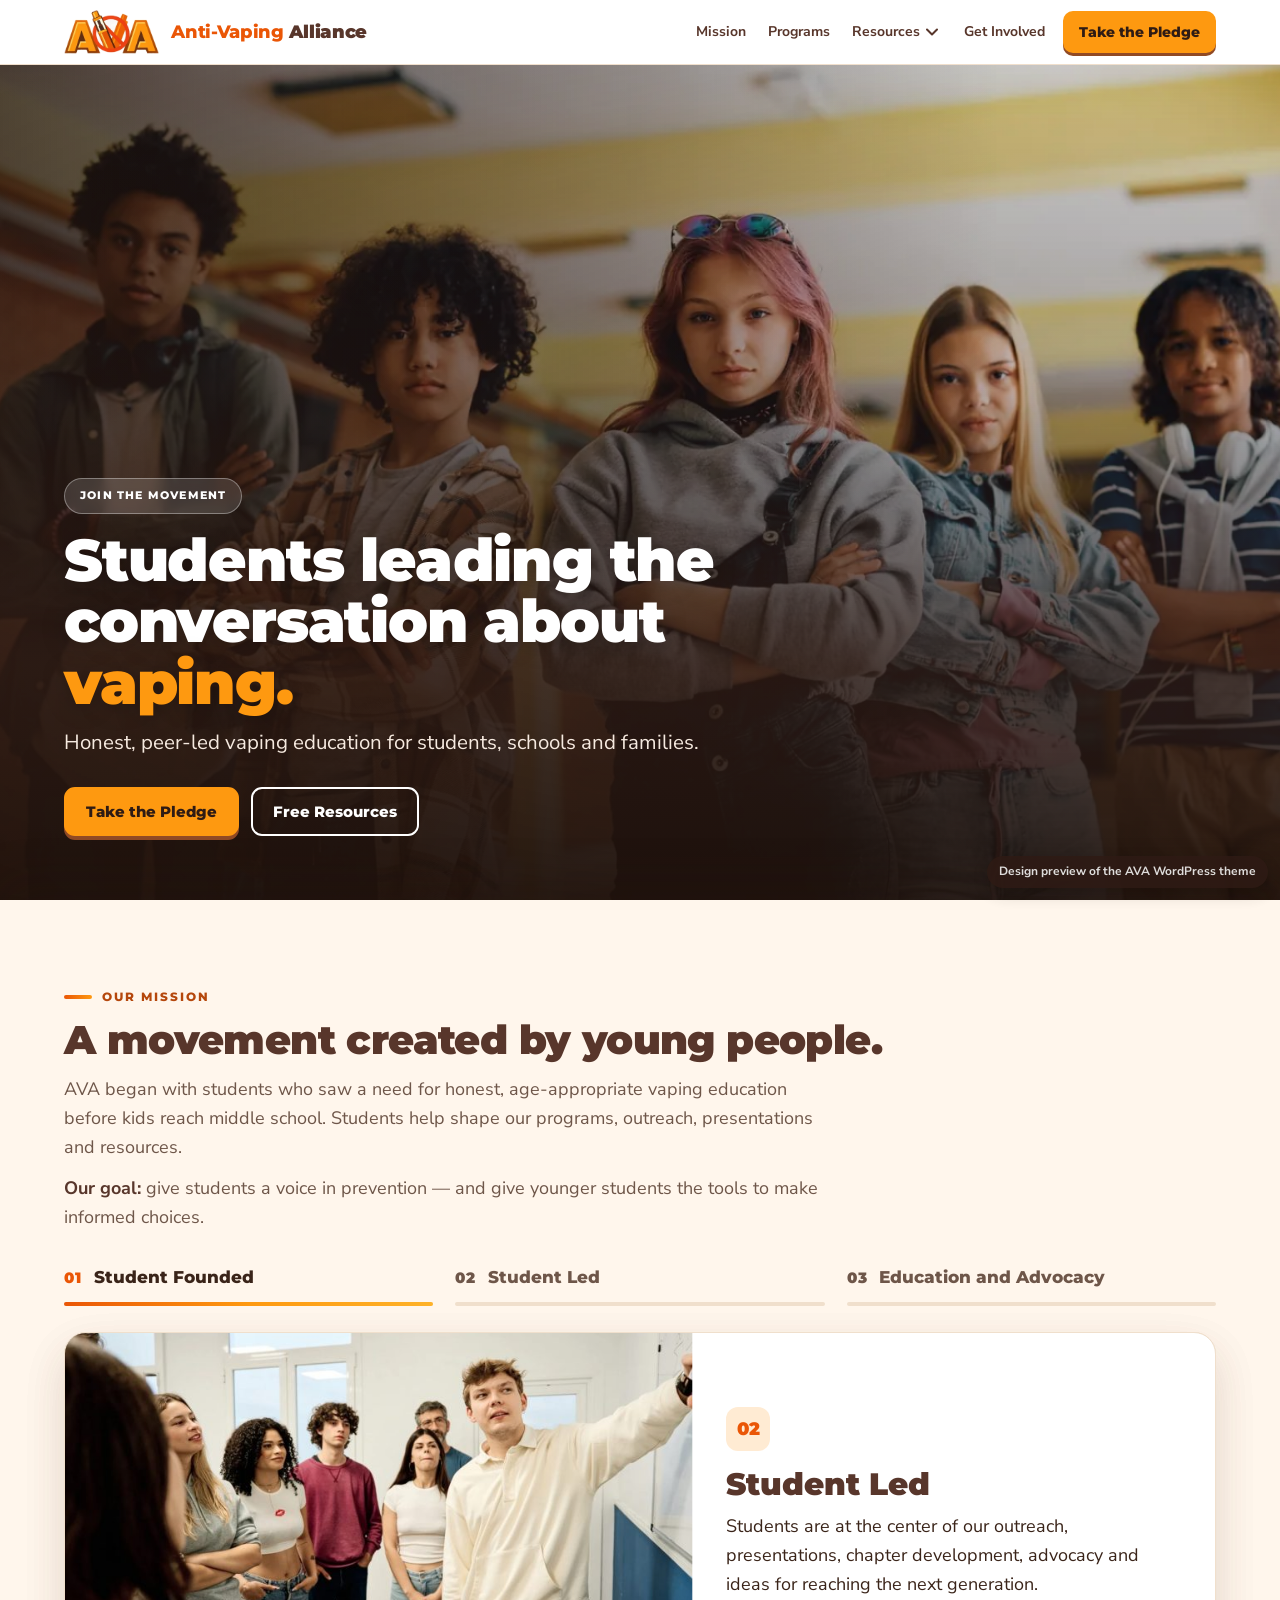
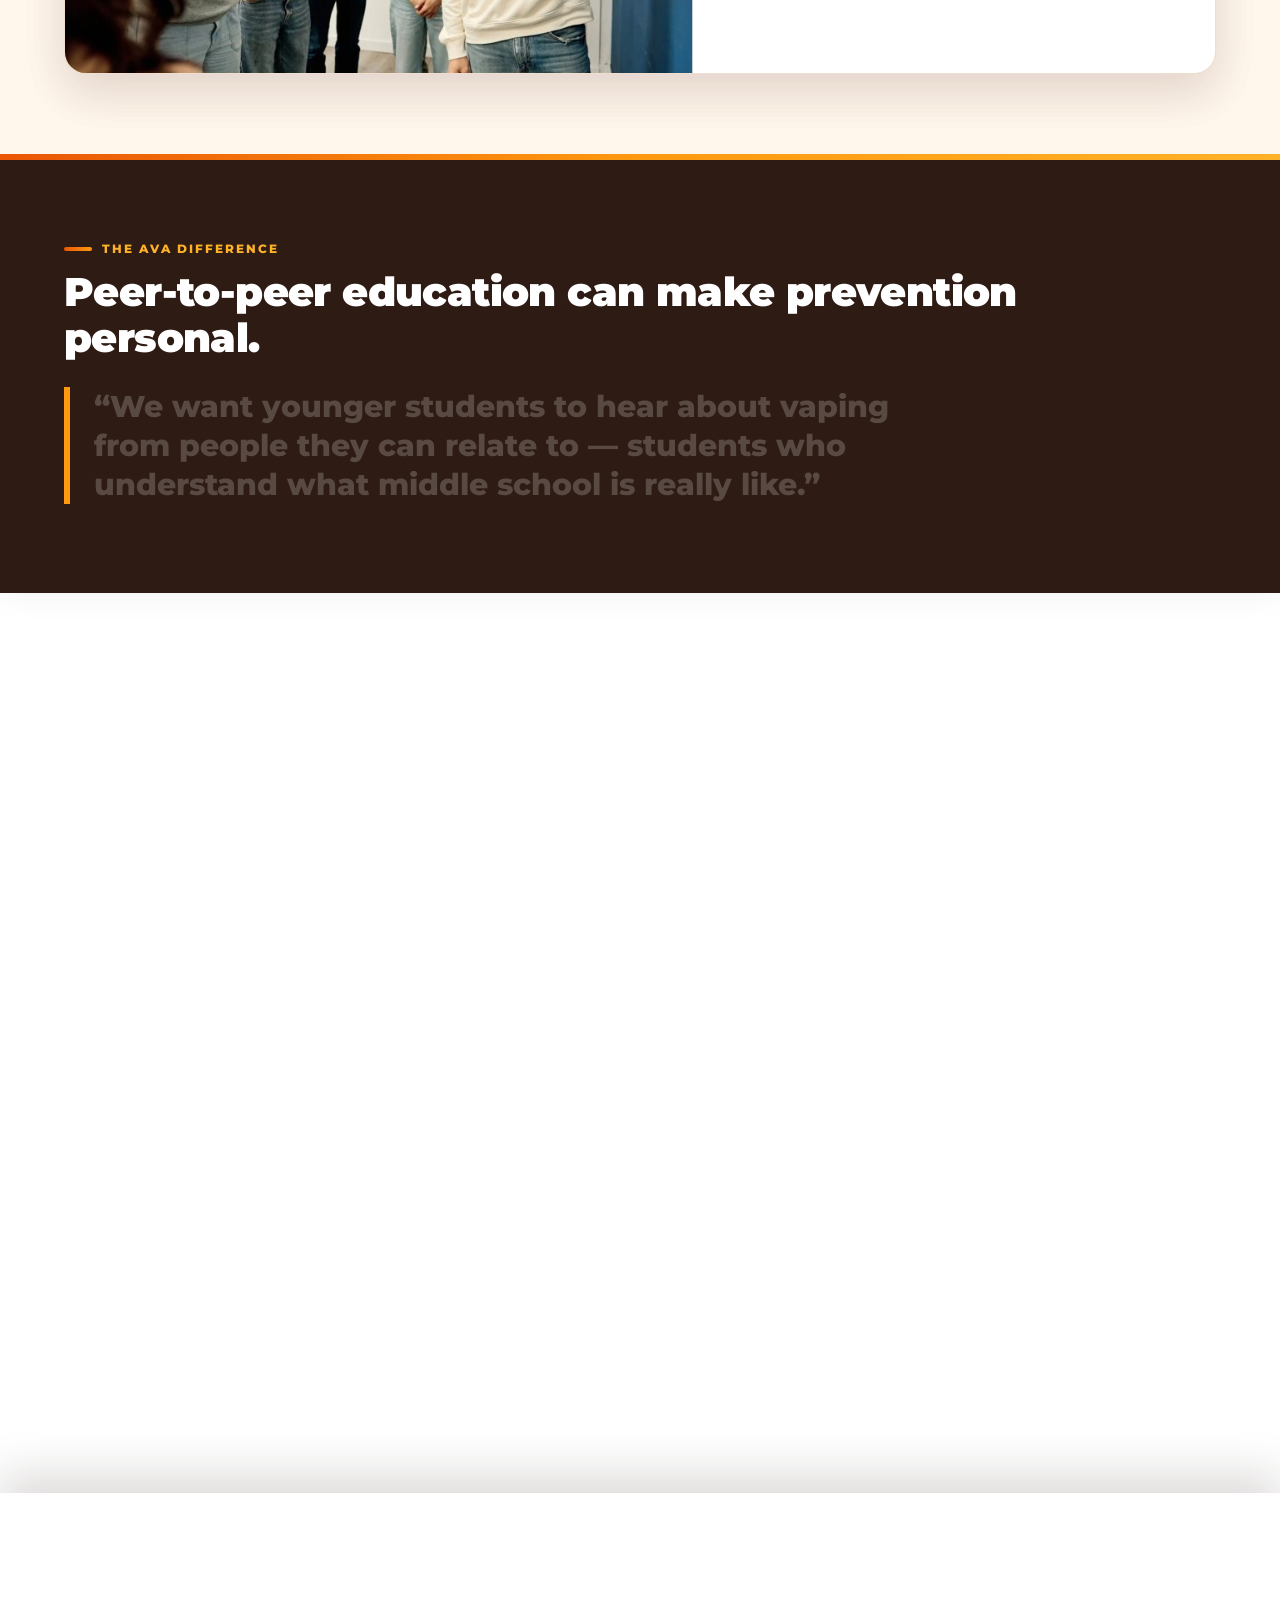
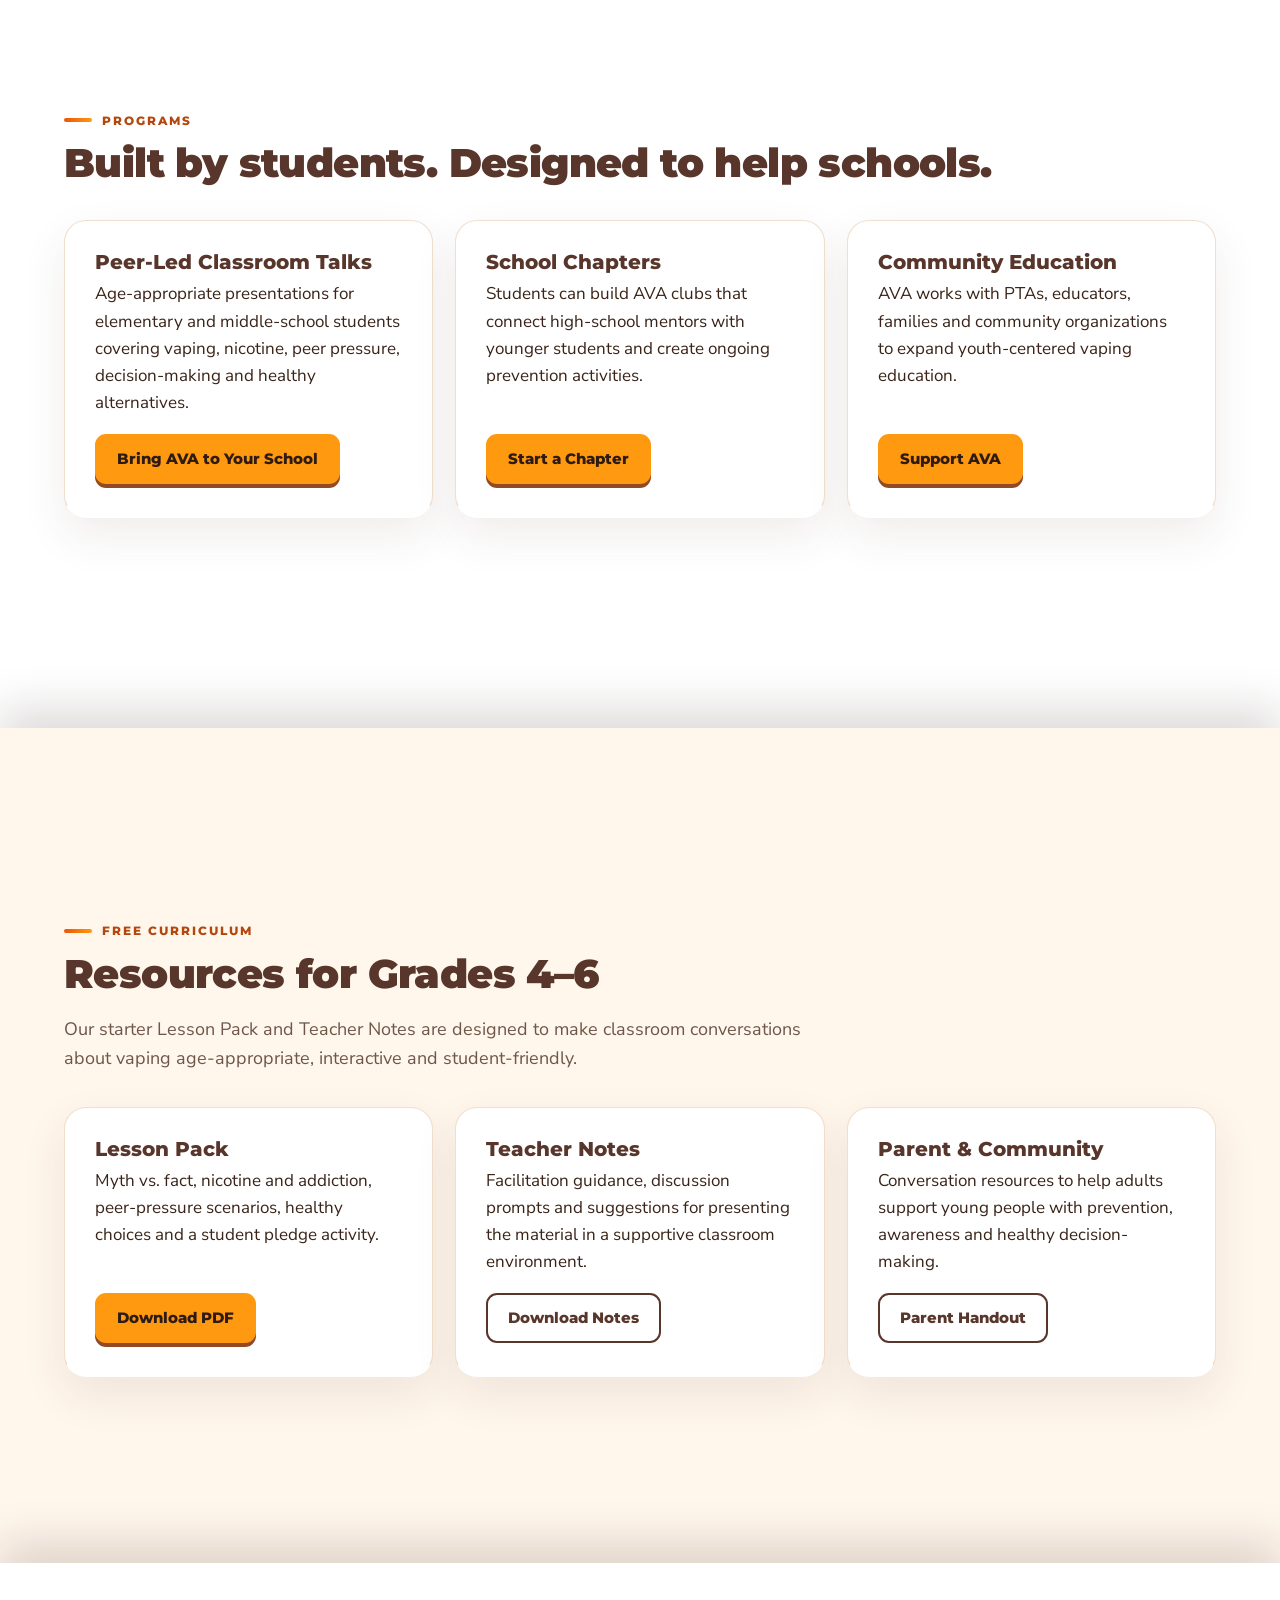
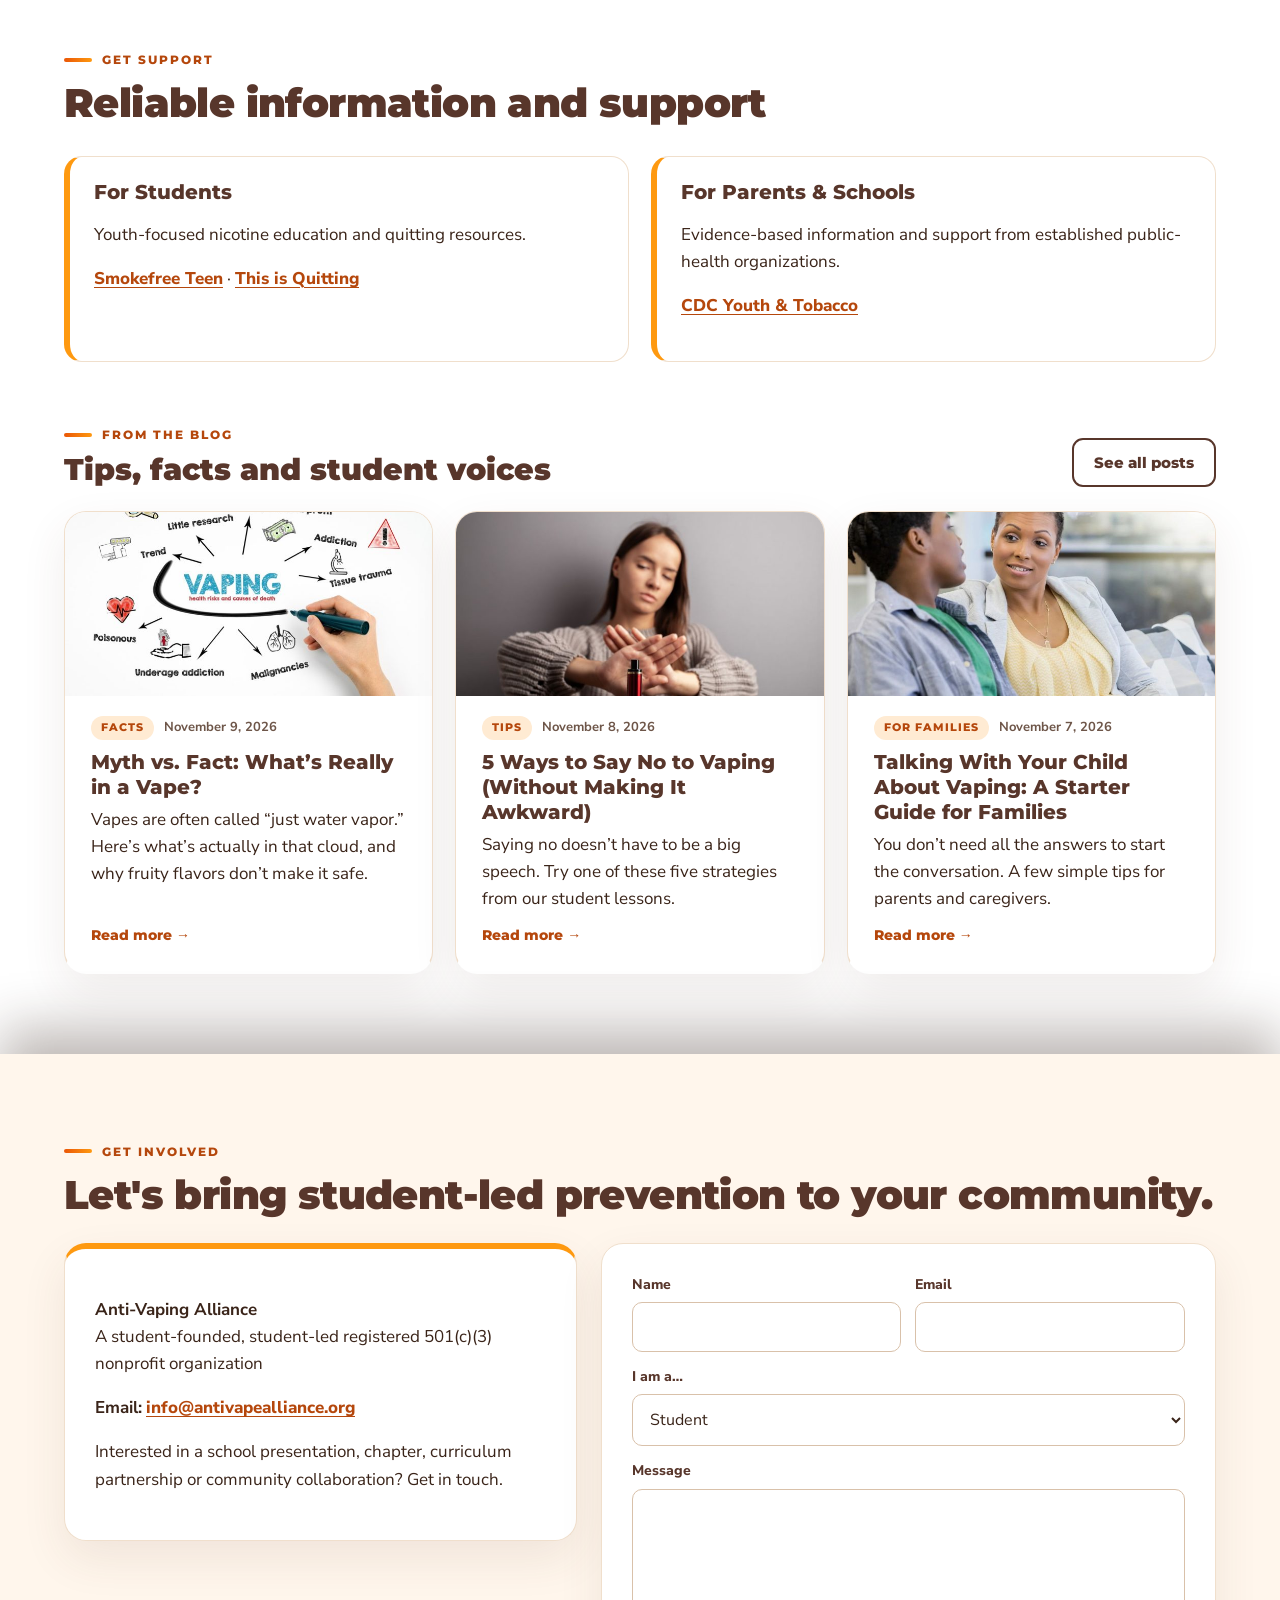
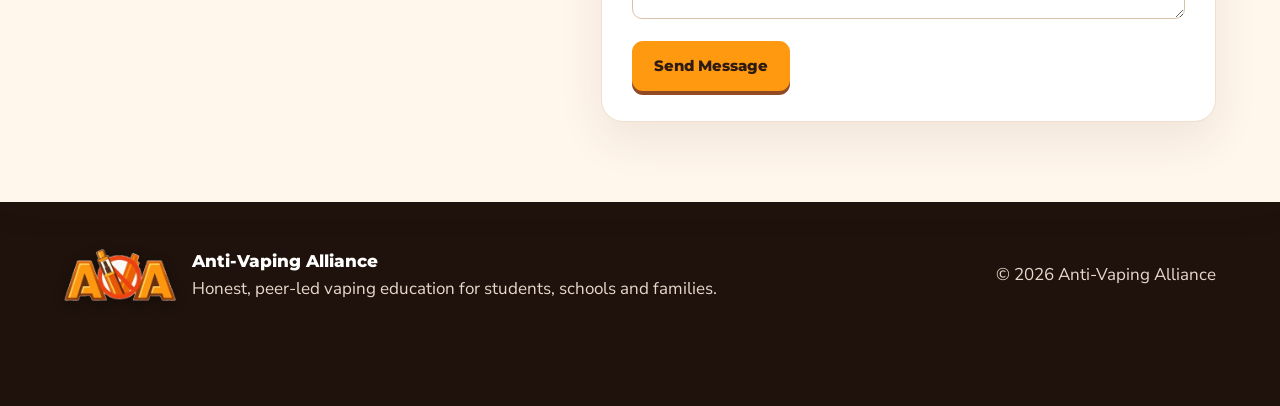
==== commit 041aea4d: "Printable handout on blog posts; Friendly No worksheet on the 5 Ways post (theme 1.9.2) Co-Authored-" ====
--- a/index.html
+++ b/index.html
@@ -266,7 +266,7 @@
 		<div class="eyebrow">Get Involved</div><h2 id="contact-title">Let&#039;s bring student-led prevention to your community.</h2>		<div class="contact-grid">
 			<div class="card contact-card">
 				<p><strong>Anti-Vaping Alliance</strong><br>A student-founded, student-led registered 501(c)(3) nonprofit organization</p>
-									<p><strong>Email:</strong> <a href="mailto:i&#110;&#102;o&#064;an&#116;i&#118;&#097;&#112;&#101;alliance&#046;&#111;r&#103;">i&#110;fo&#064;&#097;n&#116;iv&#097;&#112;&#101;&#097;&#108;l&#105;a&#110;&#099;e.o&#114;&#103;</a></p>
+									<p><strong>Email:</strong> <a href="mailto:&#105;n&#102;&#111;&#064;&#097;&#110;tiva&#112;eal&#108;i&#097;&#110;c&#101;.&#111;&#114;g">in&#102;o&#064;&#097;nt&#105;v&#097;&#112;e&#097;lli&#097;nc&#101;.&#111;&#114;&#103;</a></p>
 								<p>Interested in a school presentation, chapter, curriculum partnership or community collaboration? Get in touch.</p>
 			</div>
 							<div class="card">
@@ -277,8 +277,8 @@
 				<form class="ava-form" id="ava-contact-form" method="post" action="#" data-ava-form novalidate>
 			<input type="hidden" name="action" value="ava_submit">
 			<input type="hidden" name="ava_type" value="contact">
-			<input type="hidden" name="ava_ts" value="1794344617">
-			<input type="hidden" name="ava_sig" value="8df0c7814aa58c79c3932cc6ddffb7acb96e7b876321e684d2c68f5115437750">
+			<input type="hidden" name="ava_ts" value="1794344810">
+			<input type="hidden" name="ava_sig" value="ca19a7b0bc2ac16d250b23b3cc6a07f5c59751b587eb5274a080556cab06dc0d">
 			<input type="hidden" name="ava_return" value="/">
 			<div class="hp" aria-hidden="true">
 				<label for="ava-contact-website">Website</label>
@@ -337,8 +337,8 @@
 				<form class="ava-form" id="ava-pledge-form" method="post" action="#" data-ava-form novalidate>
 			<input type="hidden" name="action" value="ava_submit">
 			<input type="hidden" name="ava_type" value="pledge">
-			<input type="hidden" name="ava_ts" value="1794344617">
-			<input type="hidden" name="ava_sig" value="704e77ea6a287aad98e272846e7ea27c9a9b4f41bea61aabaf383197f92fed12">
+			<input type="hidden" name="ava_ts" value="1794344810">
+			<input type="hidden" name="ava_sig" value="8b695f26c52d8165805330c86814207e4e78689e7ad9d03082ce3cf7364969a6">
 			<input type="hidden" name="ava_return" value="/">
 			<div class="hp" aria-hidden="true">
 				<label for="ava-pledge-website">Website</label>
@@ -377,8 +377,8 @@
 				<form class="ava-form" id="ava-school-form" method="post" action="#" data-ava-form novalidate>
 			<input type="hidden" name="action" value="ava_submit">
 			<input type="hidden" name="ava_type" value="school">
-			<input type="hidden" name="ava_ts" value="1794344617">
-			<input type="hidden" name="ava_sig" value="bdaa6fc65970e80e15f8d063129e24fc7644d1ec34387c0ddf4bd54ab757d0b8">
+			<input type="hidden" name="ava_ts" value="1794344810">
+			<input type="hidden" name="ava_sig" value="744828ef531ad2da239577633d0dd33c0d030a751f920a932226483cc2531381">
 			<input type="hidden" name="ava_return" value="/">
 			<div class="hp" aria-hidden="true">
 				<label for="ava-school-website">Website</label>
@@ -433,8 +433,8 @@
 				<form class="ava-form" id="ava-chapter-form" method="post" action="#" data-ava-form novalidate>
 			<input type="hidden" name="action" value="ava_submit">
 			<input type="hidden" name="ava_type" value="chapter">
-			<input type="hidden" name="ava_ts" value="1794344617">
-			<input type="hidden" name="ava_sig" value="99a0617feb3c18871d29e4d36cc2b094e2959cd4a90d482d19f08ac4244bc523">
+			<input type="hidden" name="ava_ts" value="1794344810">
+			<input type="hidden" name="ava_sig" value="ced382766ad6124162e5c1454b3da28102179c628aa37bb2cafa804c69d46a09">
 			<input type="hidden" name="ava_return" value="/">
 			<div class="hp" aria-hidden="true">
 				<label for="ava-chapter-website">Website</label>
--- a/theme/style.css
+++ b/theme/style.css
@@ -2,7 +2,7 @@
 Theme Name: Anti-Vaping Alliance
 Description: Lightweight, accessible theme for the Anti-Vaping Alliance (AVA), a student-founded and student-led nonprofit. Homepage sections are edited in Appearance > Customize, cards, curriculum and resources in the AVA Content menu, navigation in Appearance > Menus. Includes a secure built-in pledge and contact form (or use any form plugin shortcode), SEO and social sharing tags.
 Author: Anti-Vaping Alliance
-Version: 1.9.1
+Version: 1.9.2
 Requires at least: 6.3
 Tested up to: 6.9
 Requires PHP: 7.4
@@ -248,6 +248,13 @@
 .entry-content table{border-collapse:collapse;width:100%}
 .entry-content td,.entry-content th{border:1px solid var(--ava-line);padding:10px}
 .post-list{max-width:1180px;margin:0 auto}
+.post-handout{display:flex;align-items:center;gap:18px;margin:36px 0 0;padding:22px 24px;background:var(--ava-cream);border:1px solid var(--ava-line);border-left:6px solid var(--ava-orange);border-radius:16px}
+.post-handout .ph-icon{flex:none;display:grid;place-items:center;width:52px;height:52px;border-radius:14px;background:#fff;color:var(--ava-flame)}
+.post-handout .ph-txt{flex:1;min-width:0;line-height:1.45}
+.post-handout .ph-txt strong{display:block;font-family:var(--ava-head);font-weight:800;font-size:18px;color:var(--ava-brown);margin-bottom:2px}
+.post-handout .ph-txt span{font-size:16px;color:var(--ava-muted)}
+.entry-content .post-handout a.btn{flex:none;text-decoration:none;color:var(--ava-espresso)}
+@media (max-width:640px){.post-handout{flex-wrap:wrap;align-items:flex-start}.post-handout .ph-txt{flex-basis:calc(100% - 70px)}.post-handout .btn{width:100%;text-align:center}}
 .post-back{display:flex;gap:12px;flex-wrap:wrap;margin-top:40px;padding-top:28px;border-top:1px solid var(--ava-line)}
 .entry-content .post-back a{text-decoration:none;color:var(--ava-brown)}
 .entry-content .post-back a.primary{color:var(--ava-espresso)}
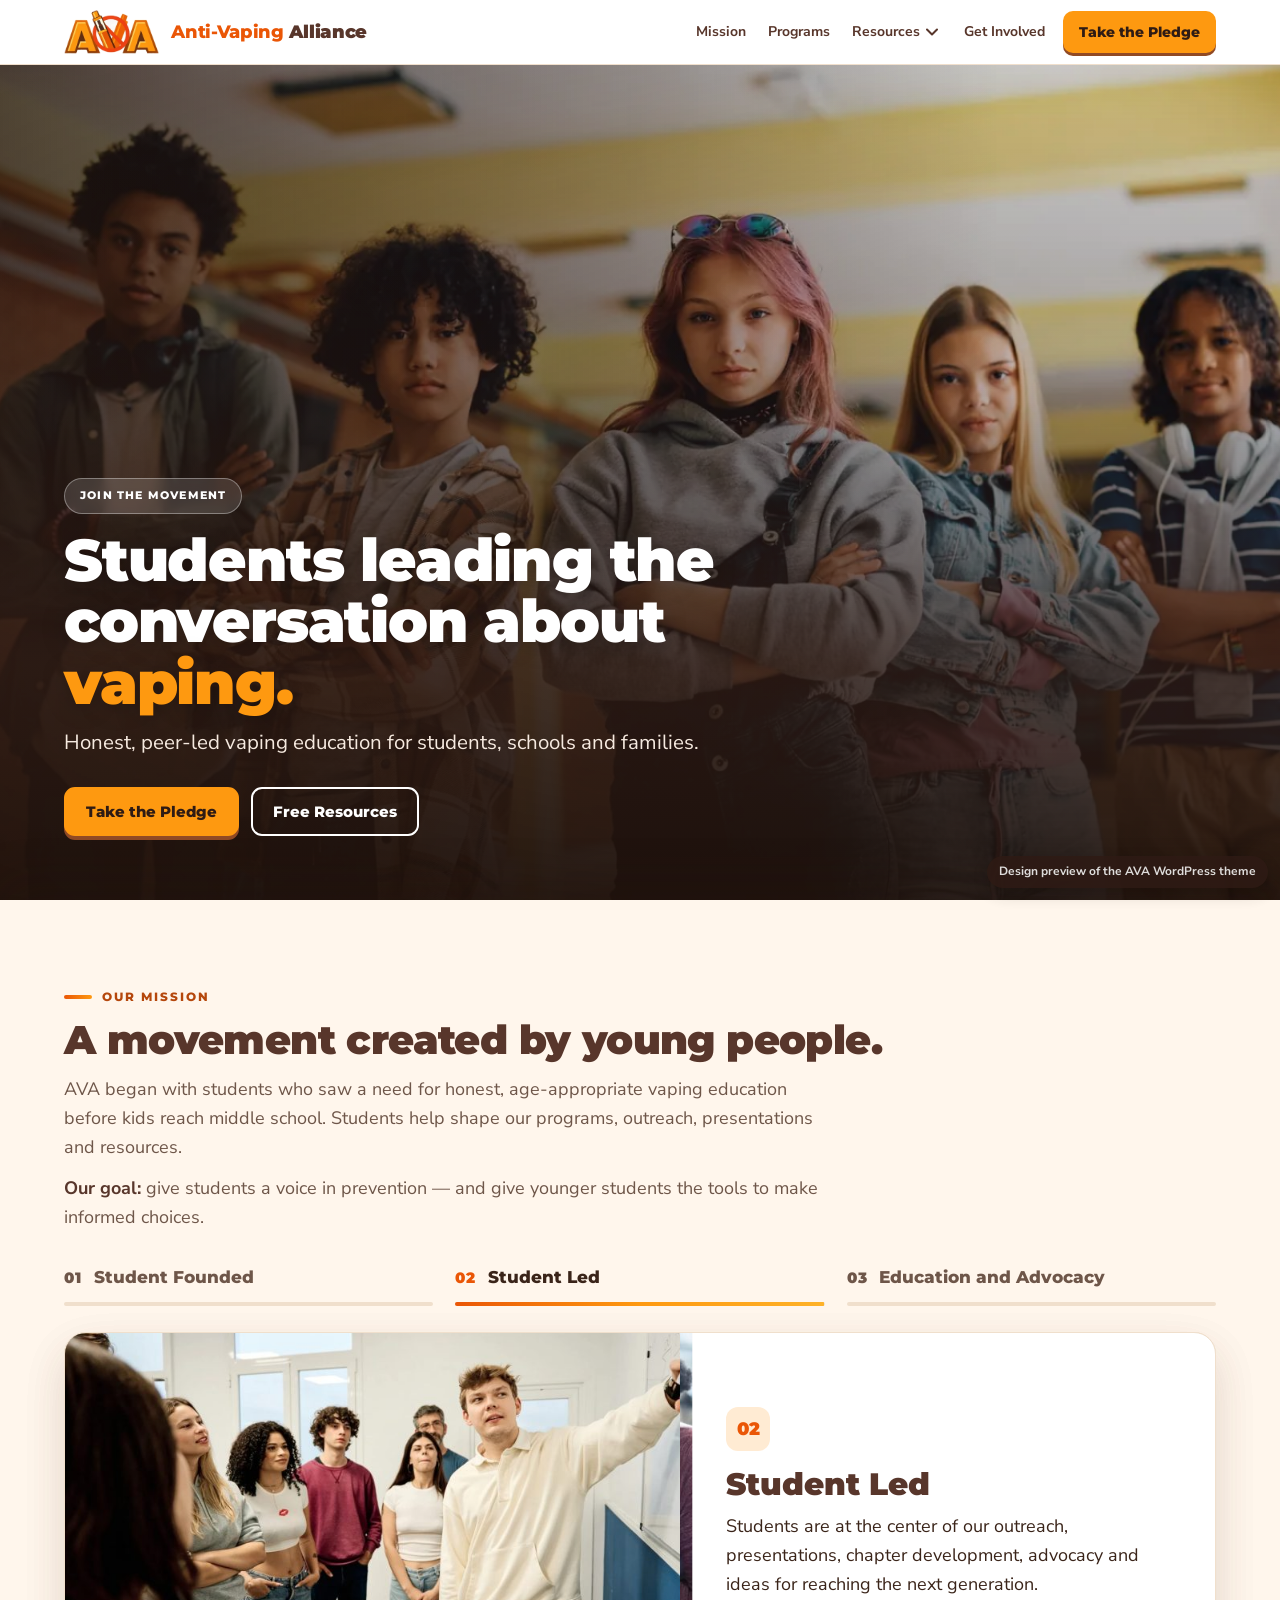
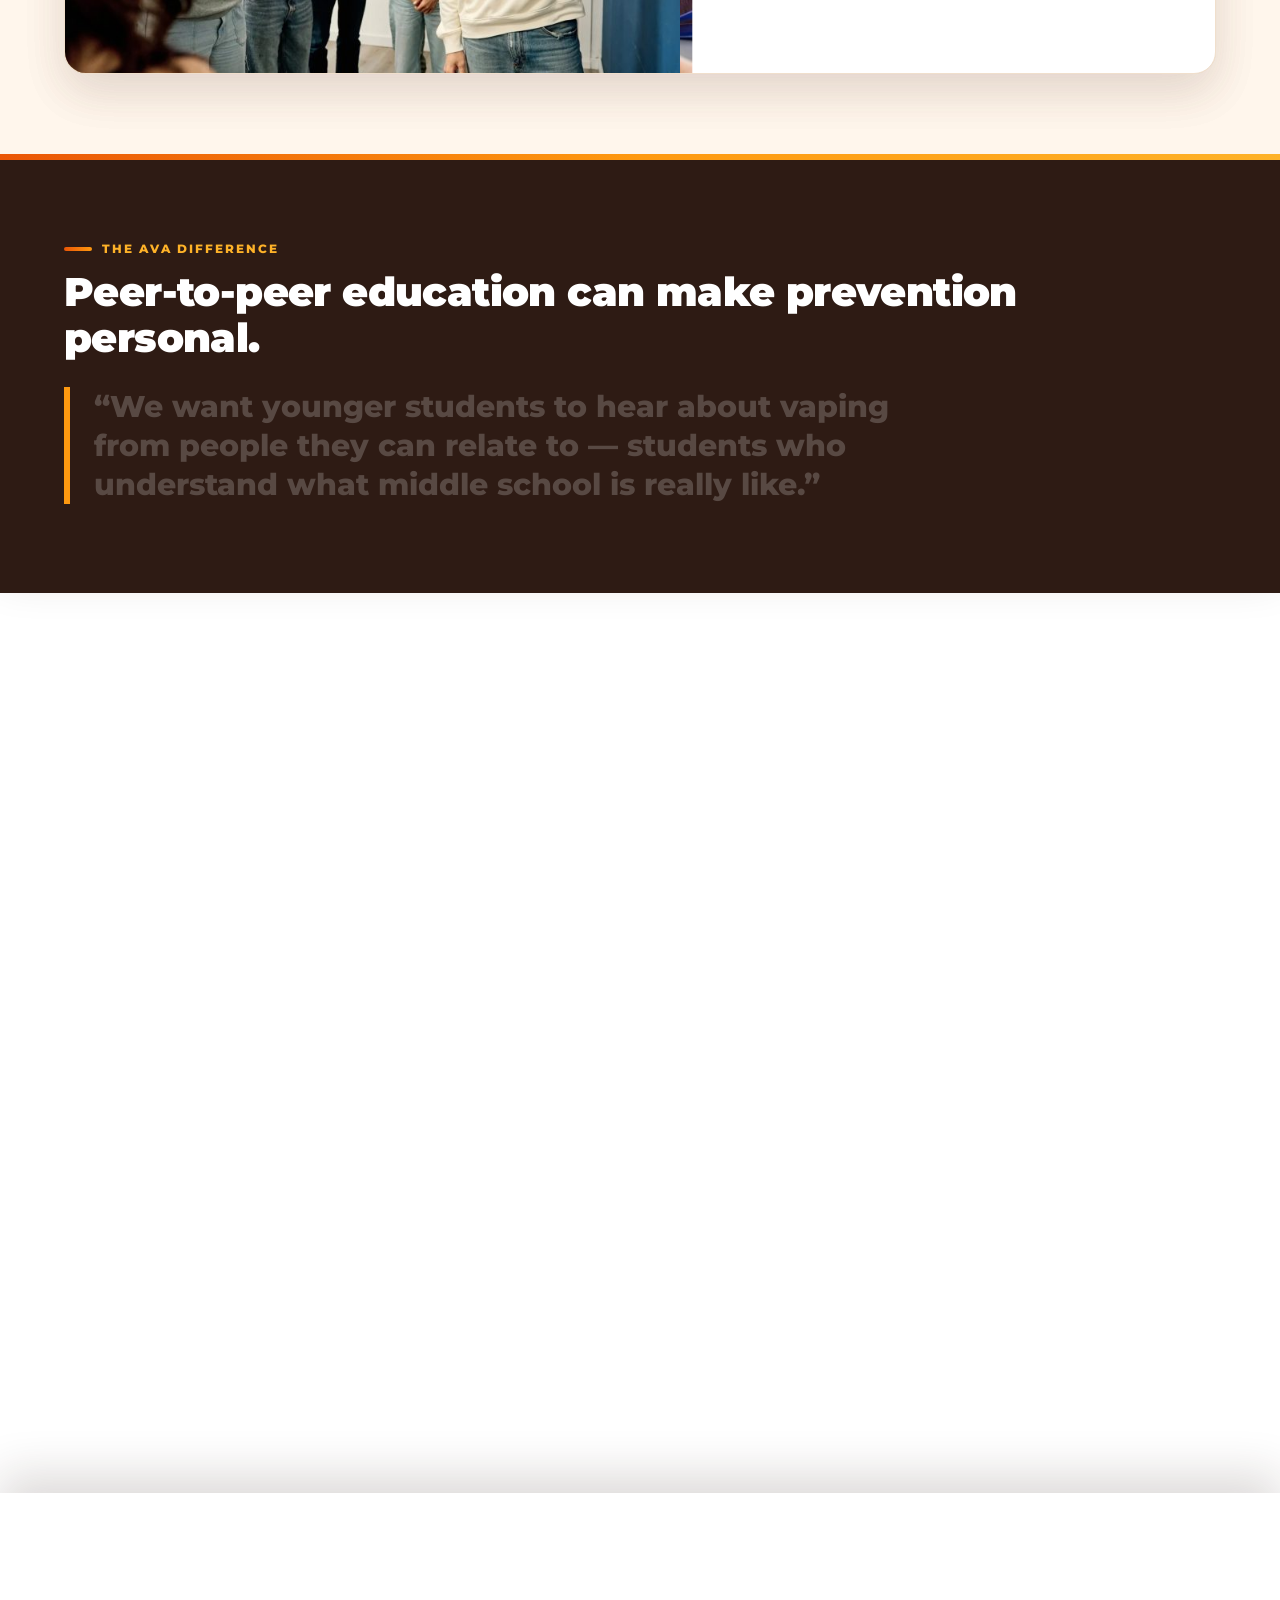
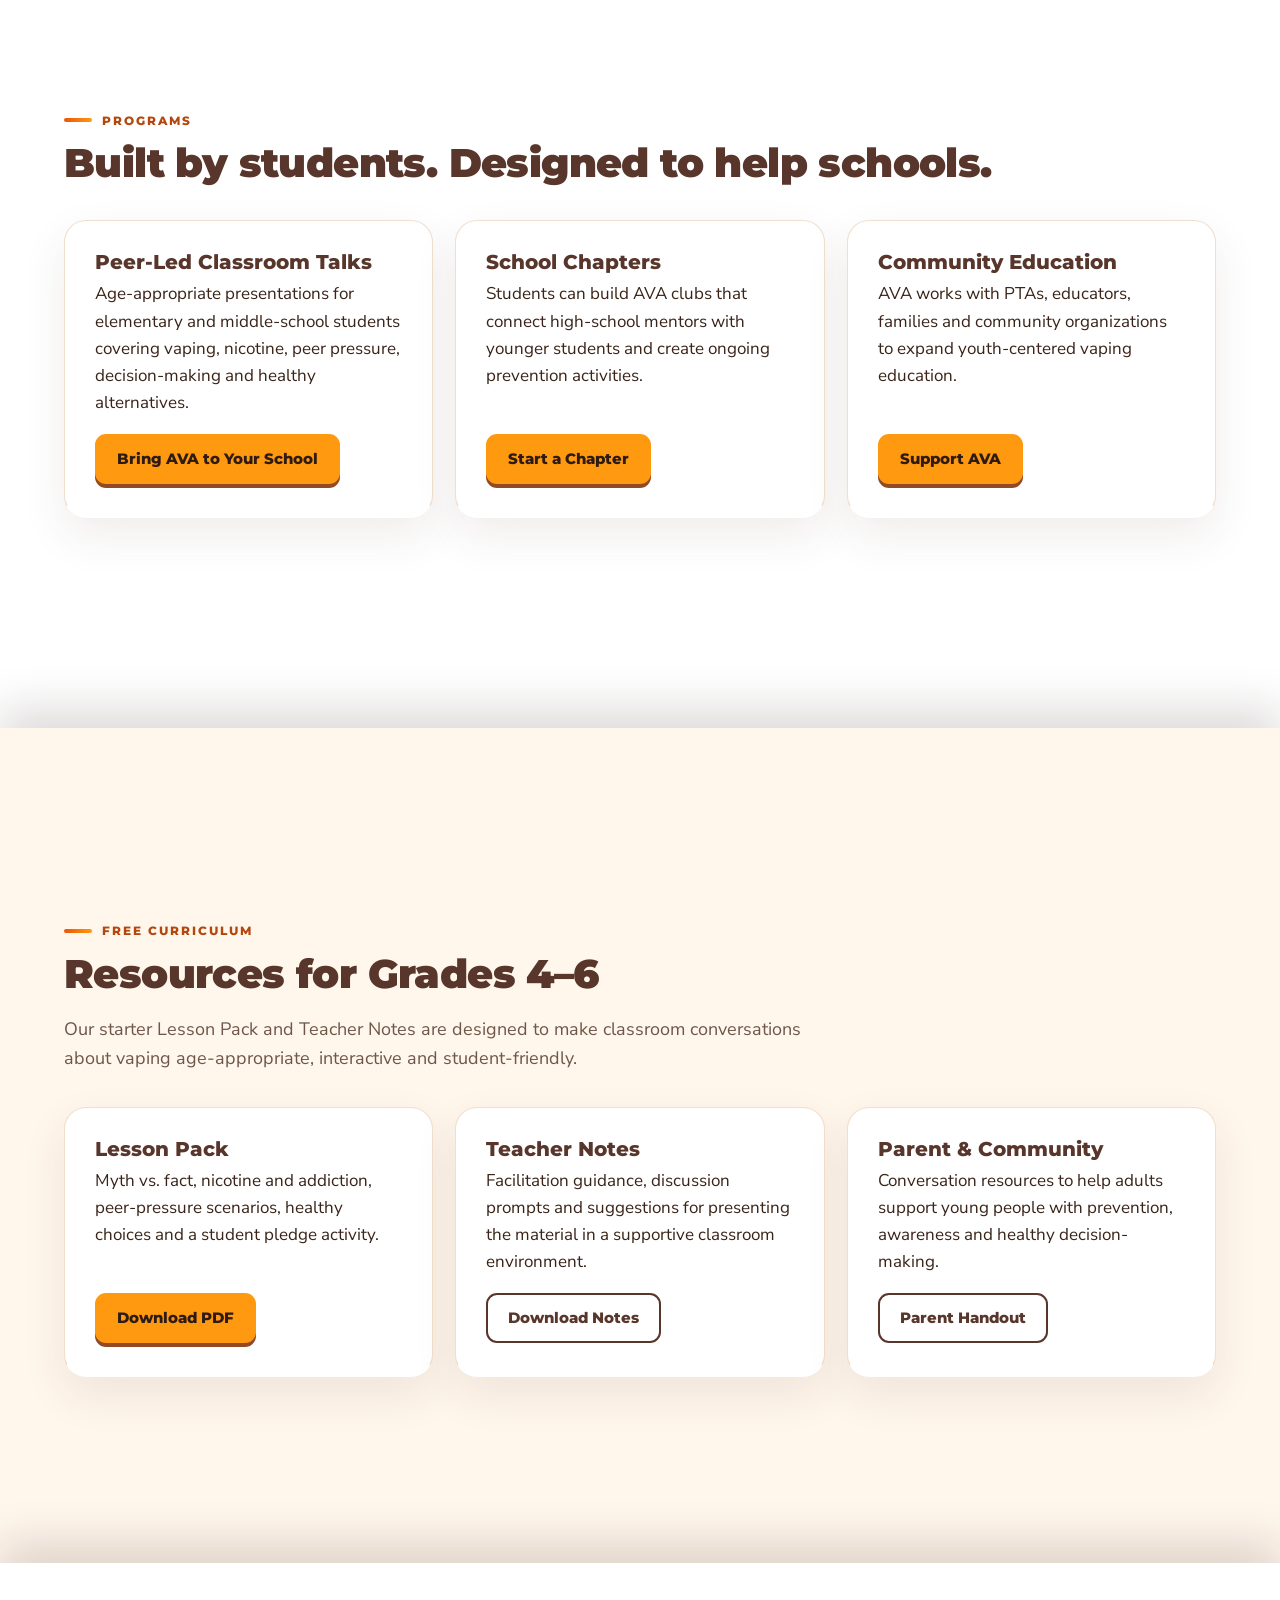
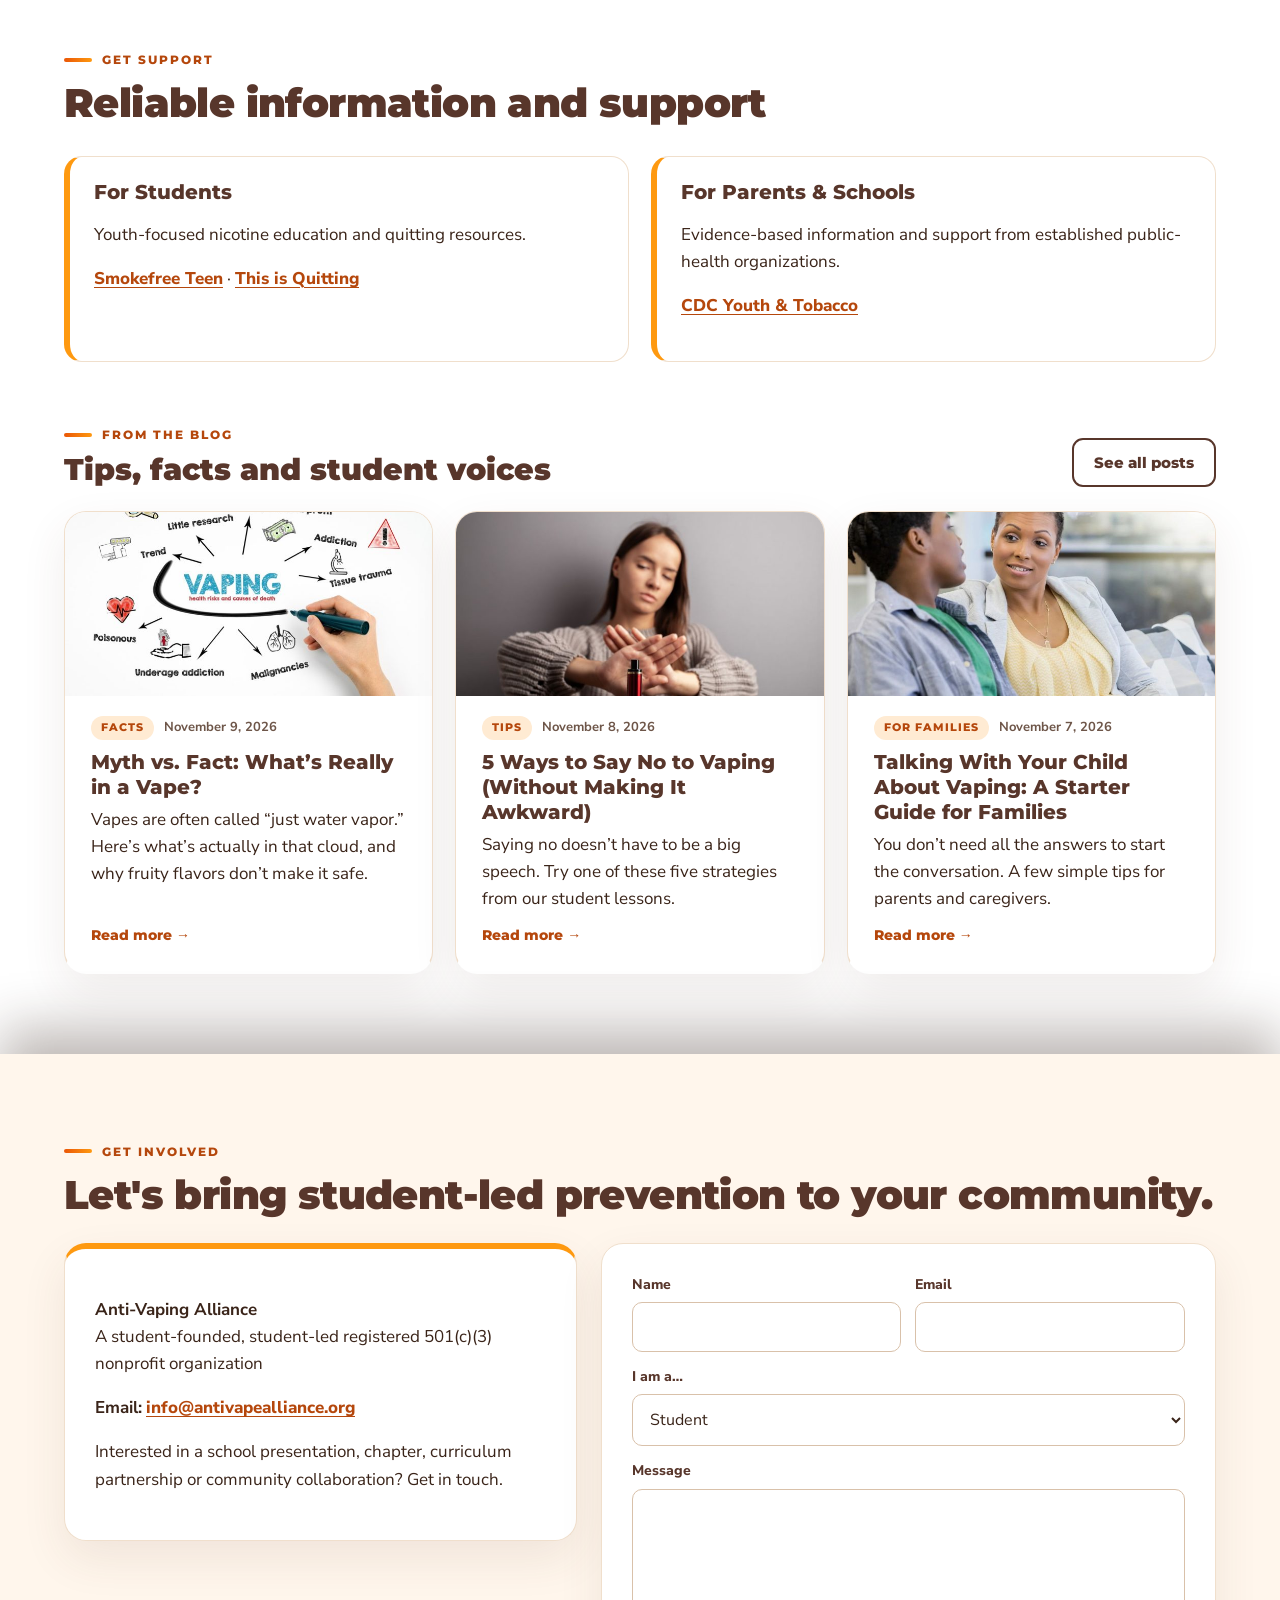
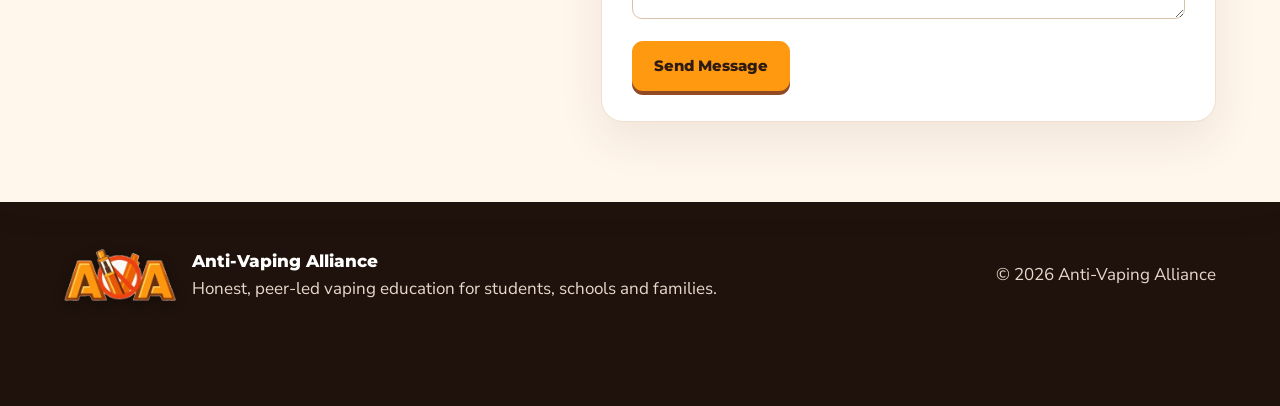
==== commit dfbefe12: "Truth About Vaping worksheet on the Myth vs. Fact post (theme 1.9.3) Co-Authored-By: Claude Opus 5.5" ====
--- a/index.html
+++ b/index.html
@@ -266,7 +266,7 @@
 		<div class="eyebrow">Get Involved</div><h2 id="contact-title">Let&#039;s bring student-led prevention to your community.</h2>		<div class="contact-grid">
 			<div class="card contact-card">
 				<p><strong>Anti-Vaping Alliance</strong><br>A student-founded, student-led registered 501(c)(3) nonprofit organization</p>
-									<p><strong>Email:</strong> <a href="mailto:&#105;n&#102;&#111;&#064;&#097;&#110;tiva&#112;eal&#108;i&#097;&#110;c&#101;.&#111;&#114;g">in&#102;o&#064;&#097;nt&#105;v&#097;&#112;e&#097;lli&#097;nc&#101;.&#111;&#114;&#103;</a></p>
+									<p><strong>Email:</strong> <a href="mailto:in&#102;o&#064;&#097;n&#116;&#105;vapeal&#108;i&#097;&#110;&#099;&#101;&#046;org">&#105;&#110;fo&#064;ant&#105;&#118;apea&#108;&#108;&#105;a&#110;c&#101;.org</a></p>
 								<p>Interested in a school presentation, chapter, curriculum partnership or community collaboration? Get in touch.</p>
 			</div>
 							<div class="card">
@@ -277,8 +277,8 @@
 				<form class="ava-form" id="ava-contact-form" method="post" action="#" data-ava-form novalidate>
 			<input type="hidden" name="action" value="ava_submit">
 			<input type="hidden" name="ava_type" value="contact">
-			<input type="hidden" name="ava_ts" value="1794344810">
-			<input type="hidden" name="ava_sig" value="ca19a7b0bc2ac16d250b23b3cc6a07f5c59751b587eb5274a080556cab06dc0d">
+			<input type="hidden" name="ava_ts" value="1794344967">
+			<input type="hidden" name="ava_sig" value="587e9447dc9b4cfe0b6163de132ea342576bcfb62339f980d02c966f070a8a03">
 			<input type="hidden" name="ava_return" value="/">
 			<div class="hp" aria-hidden="true">
 				<label for="ava-contact-website">Website</label>
@@ -337,8 +337,8 @@
 				<form class="ava-form" id="ava-pledge-form" method="post" action="#" data-ava-form novalidate>
 			<input type="hidden" name="action" value="ava_submit">
 			<input type="hidden" name="ava_type" value="pledge">
-			<input type="hidden" name="ava_ts" value="1794344810">
-			<input type="hidden" name="ava_sig" value="8b695f26c52d8165805330c86814207e4e78689e7ad9d03082ce3cf7364969a6">
+			<input type="hidden" name="ava_ts" value="1794344967">
+			<input type="hidden" name="ava_sig" value="4ee88533c264b647d3652e7383478129e393185df3b7eae204ffdc3b5cea5dd3">
 			<input type="hidden" name="ava_return" value="/">
 			<div class="hp" aria-hidden="true">
 				<label for="ava-pledge-website">Website</label>
@@ -377,8 +377,8 @@
 				<form class="ava-form" id="ava-school-form" method="post" action="#" data-ava-form novalidate>
 			<input type="hidden" name="action" value="ava_submit">
 			<input type="hidden" name="ava_type" value="school">
-			<input type="hidden" name="ava_ts" value="1794344810">
-			<input type="hidden" name="ava_sig" value="744828ef531ad2da239577633d0dd33c0d030a751f920a932226483cc2531381">
+			<input type="hidden" name="ava_ts" value="1794344967">
+			<input type="hidden" name="ava_sig" value="8da79bea6995d1631b567c9b73014a5e77cc1bb8a7e8ef217cbbca6a8ad292a3">
 			<input type="hidden" name="ava_return" value="/">
 			<div class="hp" aria-hidden="true">
 				<label for="ava-school-website">Website</label>
@@ -433,8 +433,8 @@
 				<form class="ava-form" id="ava-chapter-form" method="post" action="#" data-ava-form novalidate>
 			<input type="hidden" name="action" value="ava_submit">
 			<input type="hidden" name="ava_type" value="chapter">
-			<input type="hidden" name="ava_ts" value="1794344810">
-			<input type="hidden" name="ava_sig" value="ced382766ad6124162e5c1454b3da28102179c628aa37bb2cafa804c69d46a09">
+			<input type="hidden" name="ava_ts" value="1794344967">
+			<input type="hidden" name="ava_sig" value="56595dec892493bf1e1f9ad450039814e55c190e918af90677a47260cf11334e">
 			<input type="hidden" name="ava_return" value="/">
 			<div class="hp" aria-hidden="true">
 				<label for="ava-chapter-website">Website</label>
--- a/theme/style.css
+++ b/theme/style.css
@@ -2,7 +2,7 @@
 Theme Name: Anti-Vaping Alliance
 Description: Lightweight, accessible theme for the Anti-Vaping Alliance (AVA), a student-founded and student-led nonprofit. Homepage sections are edited in Appearance > Customize, cards, curriculum and resources in the AVA Content menu, navigation in Appearance > Menus. Includes a secure built-in pledge and contact form (or use any form plugin shortcode), SEO and social sharing tags.
 Author: Anti-Vaping Alliance
-Version: 1.9.2
+Version: 1.9.3
 Requires at least: 6.3
 Tested up to: 6.9
 Requires PHP: 7.4
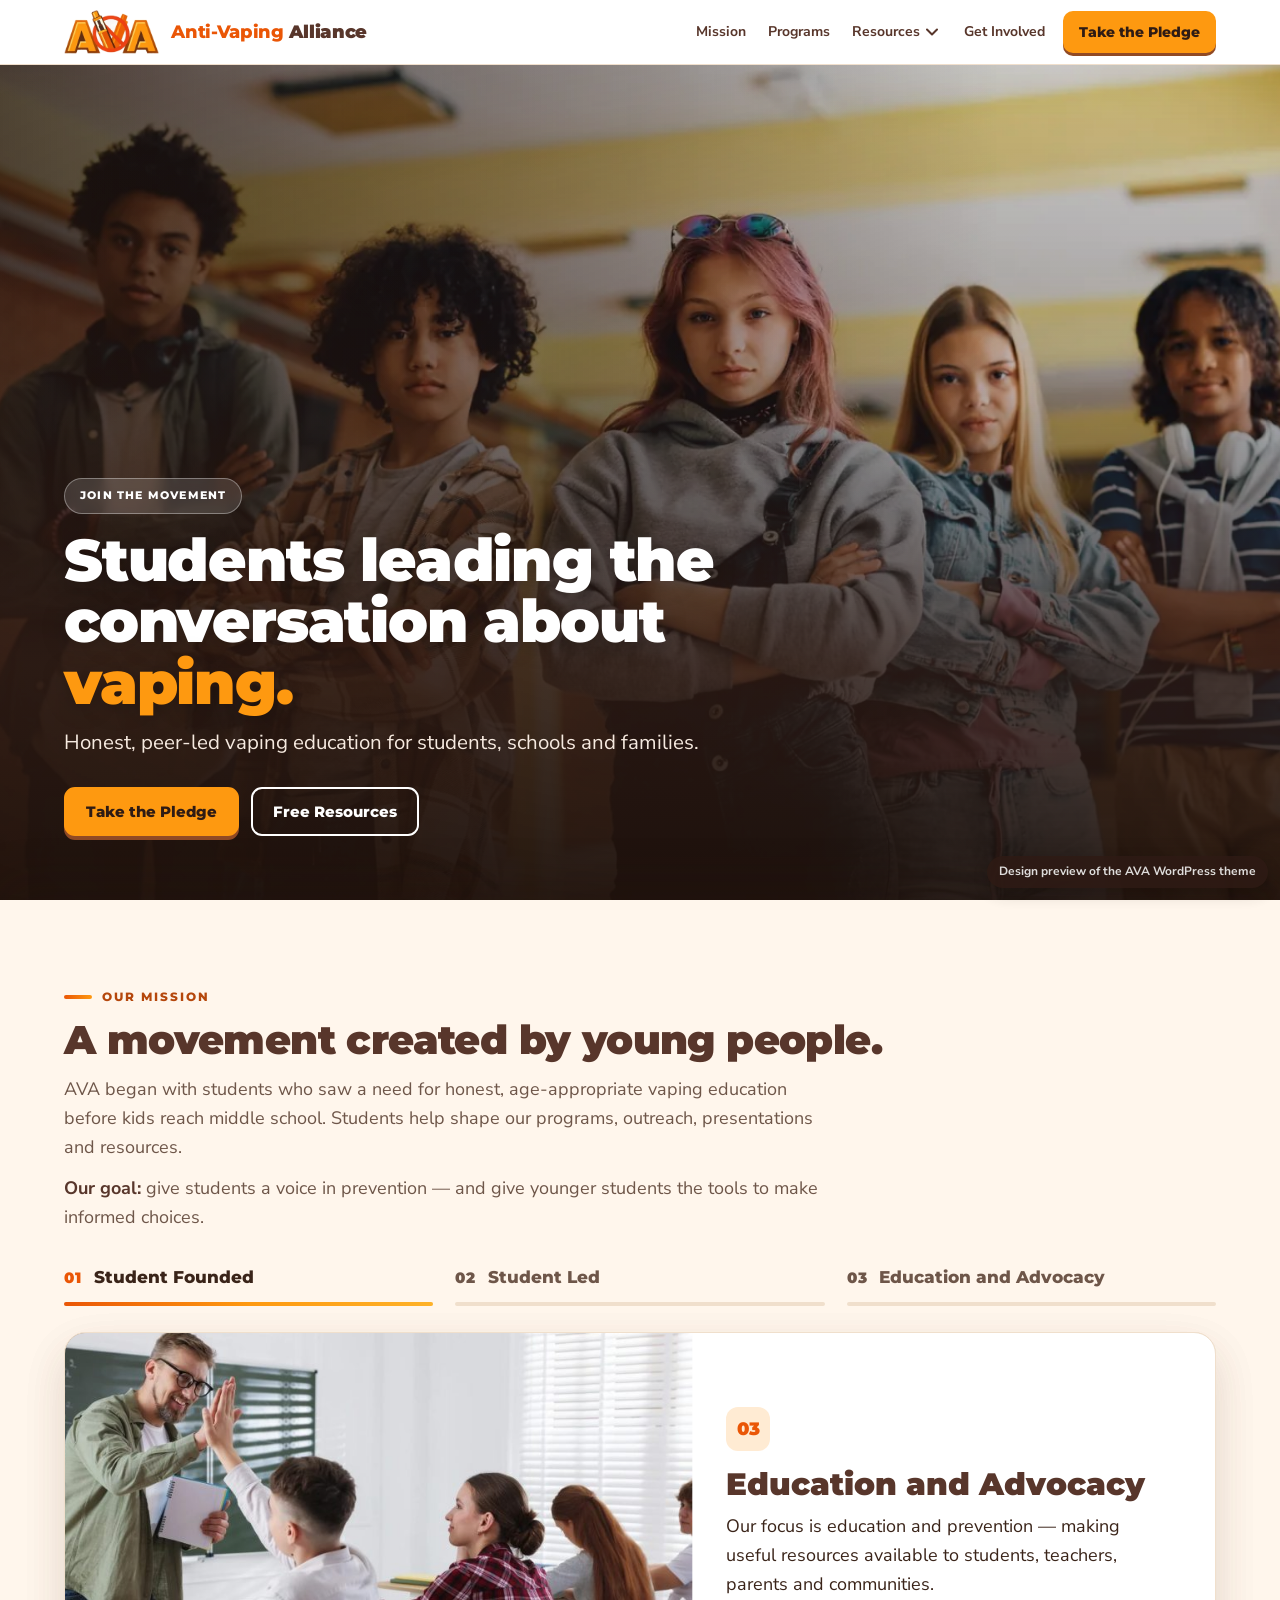
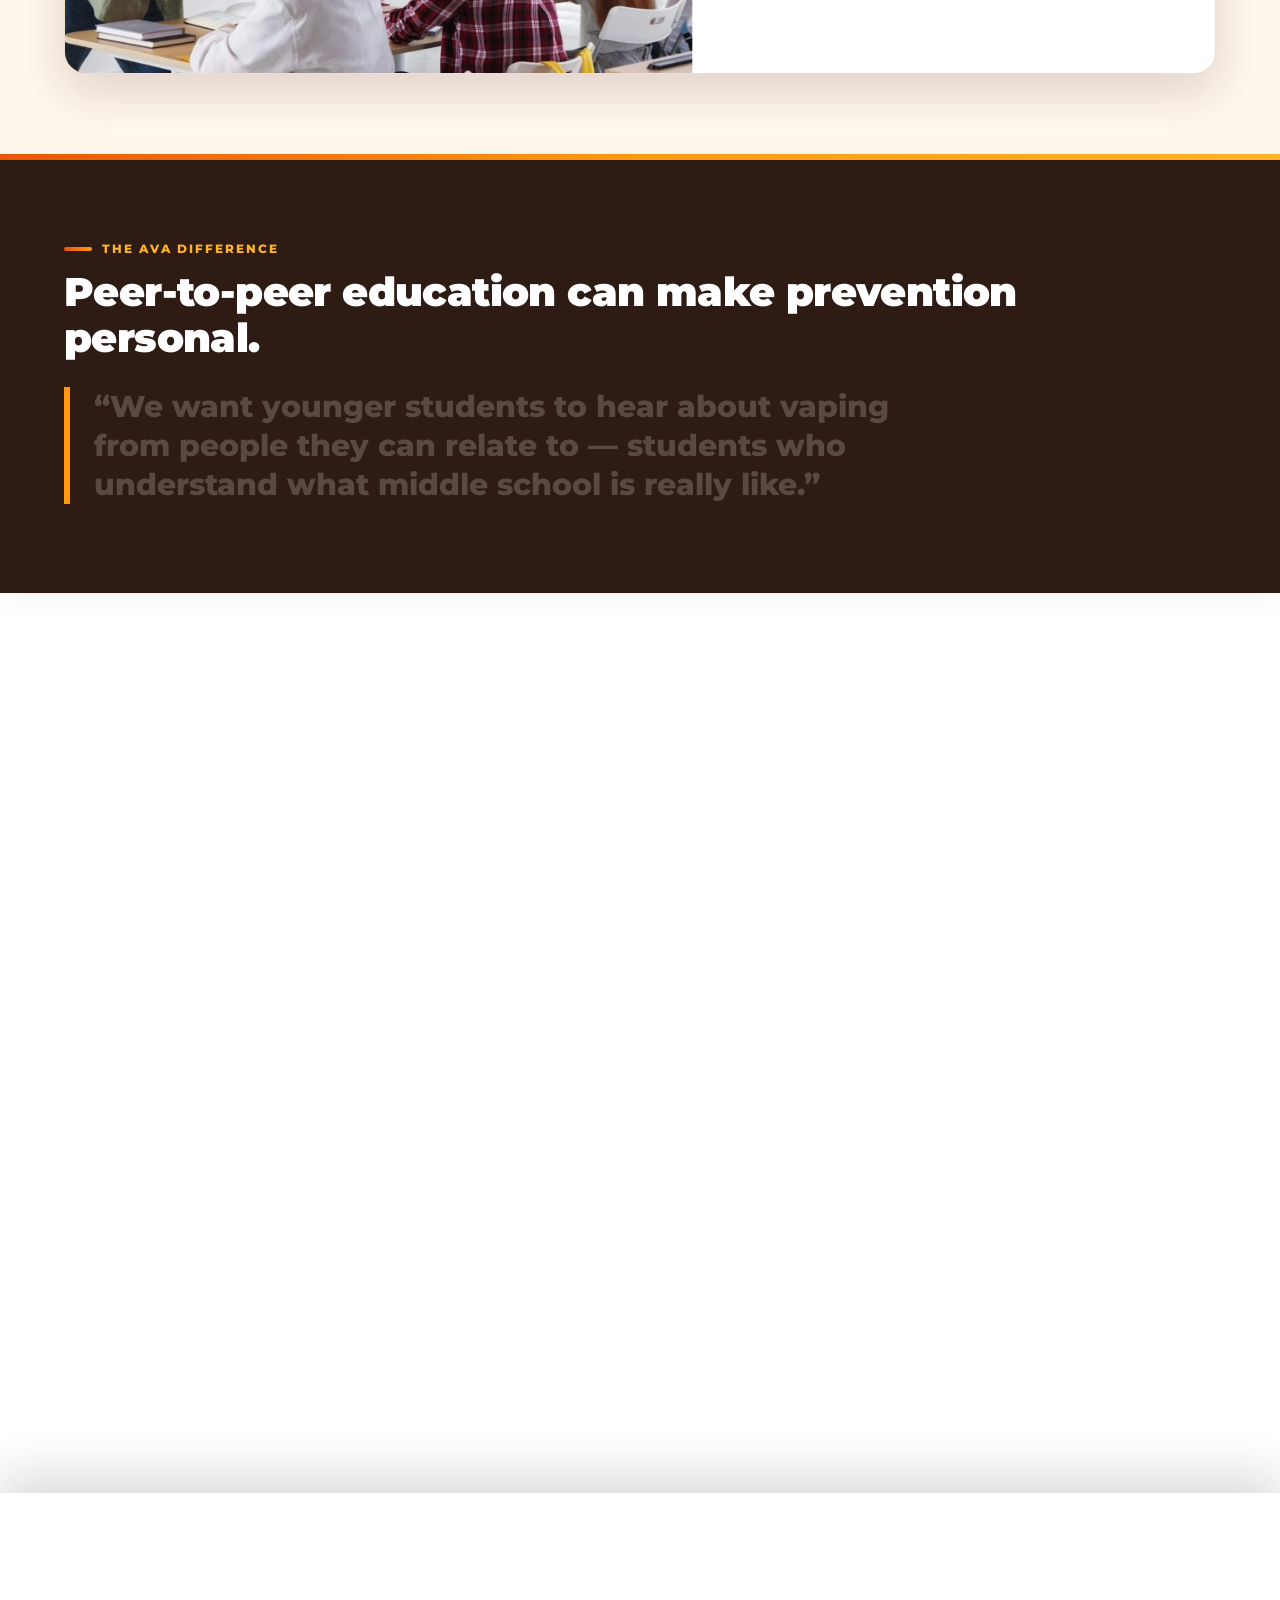
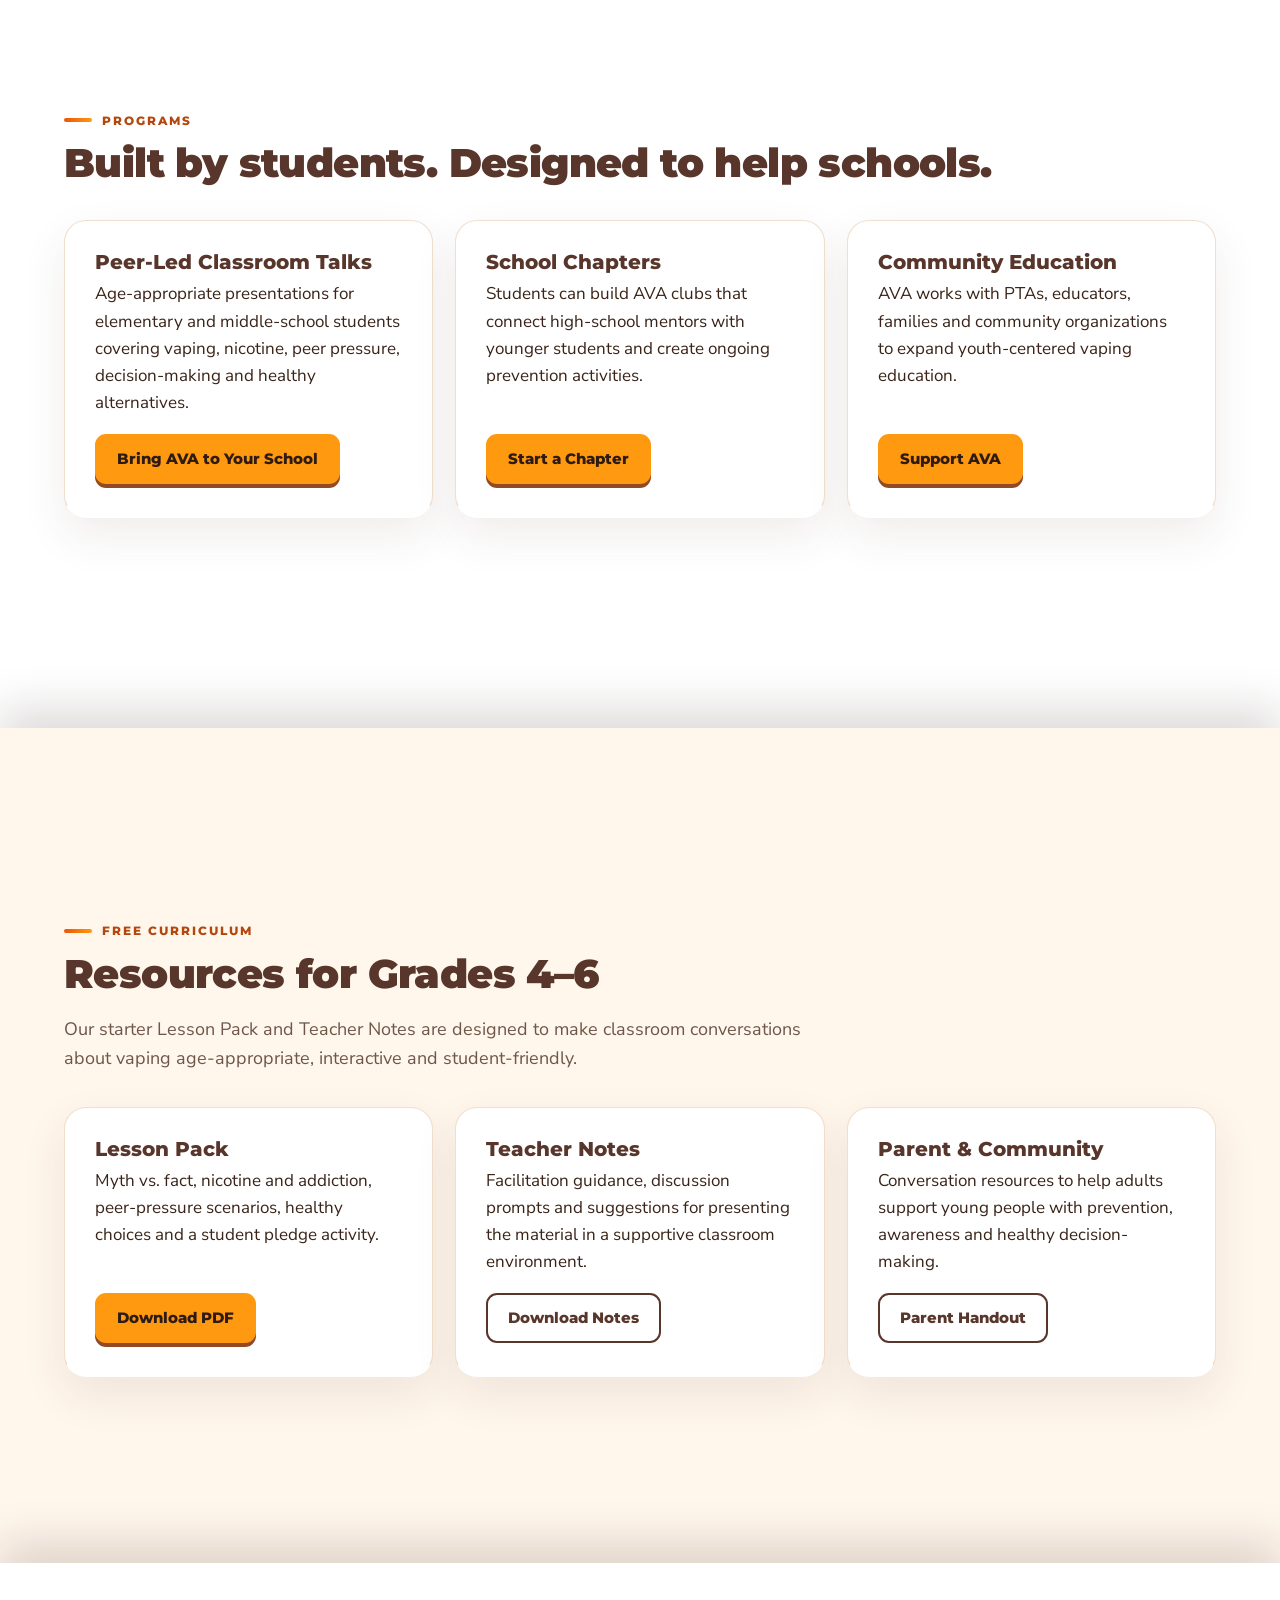
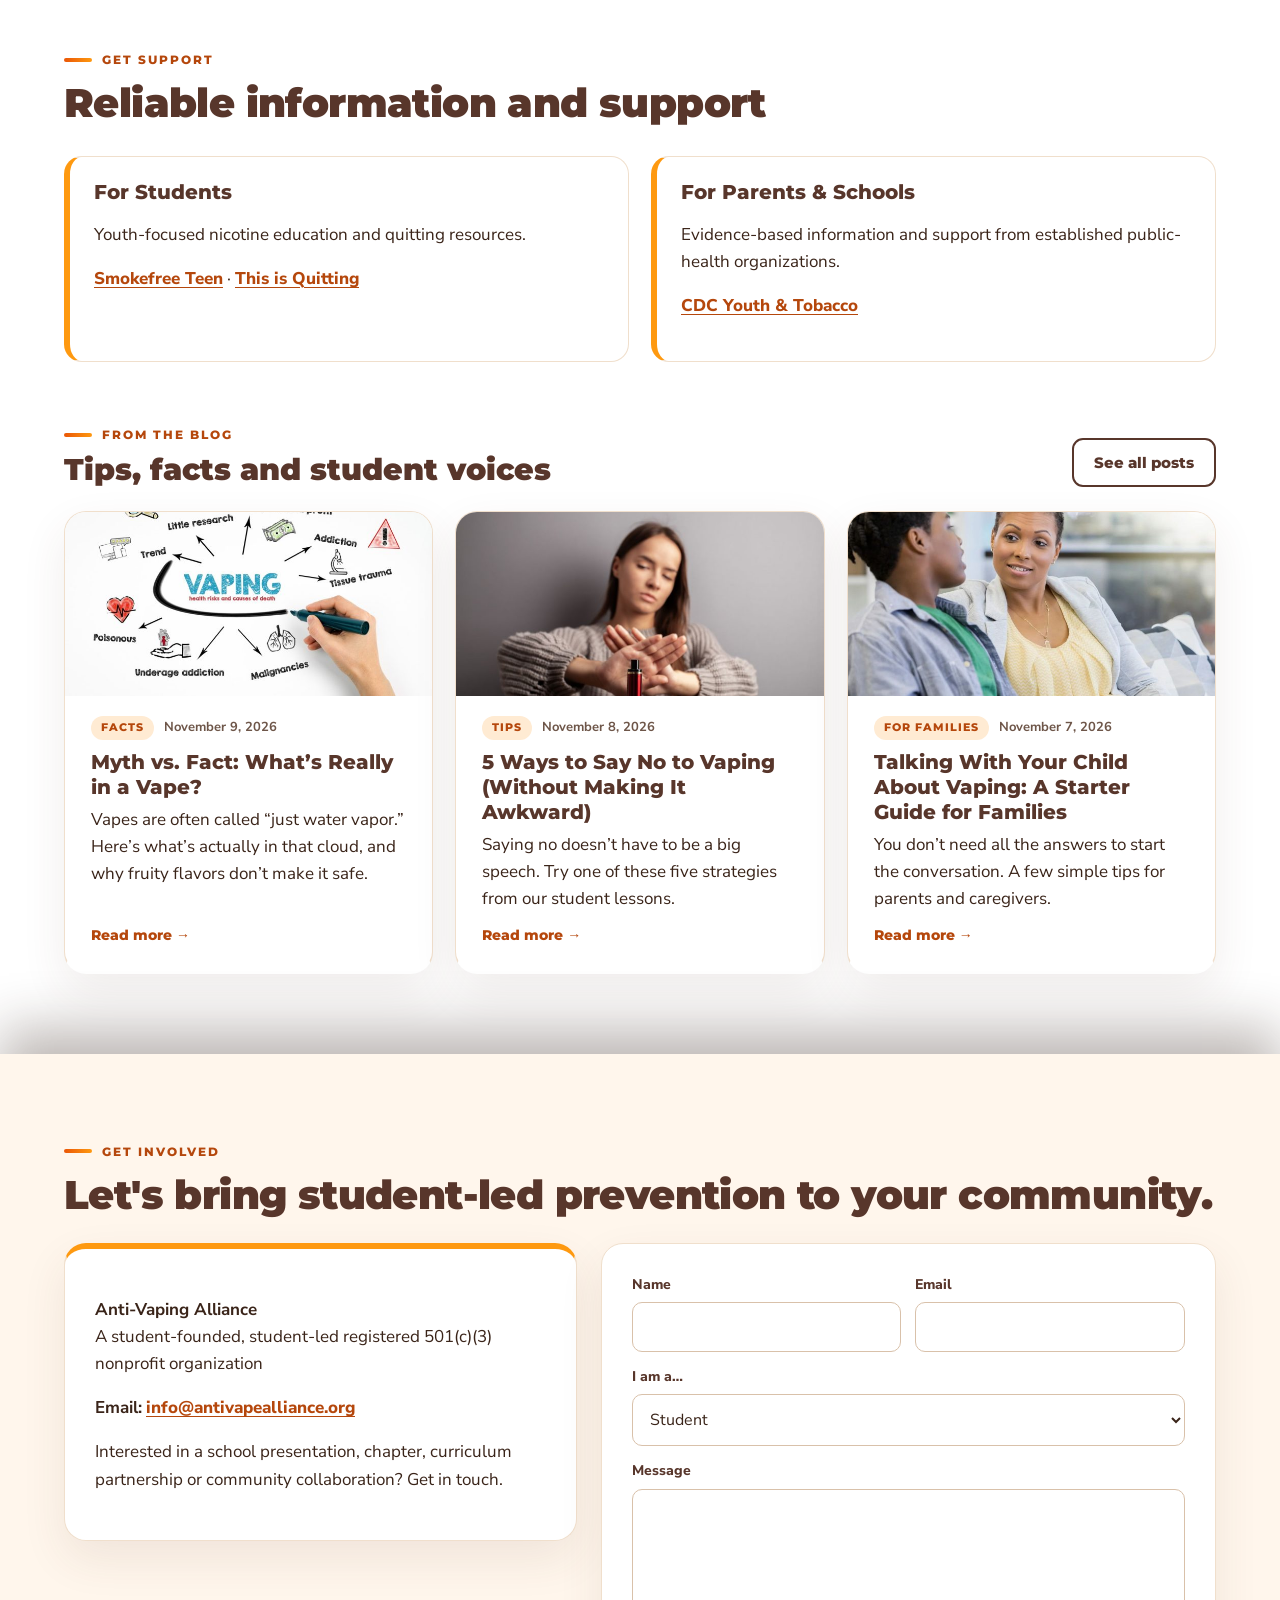
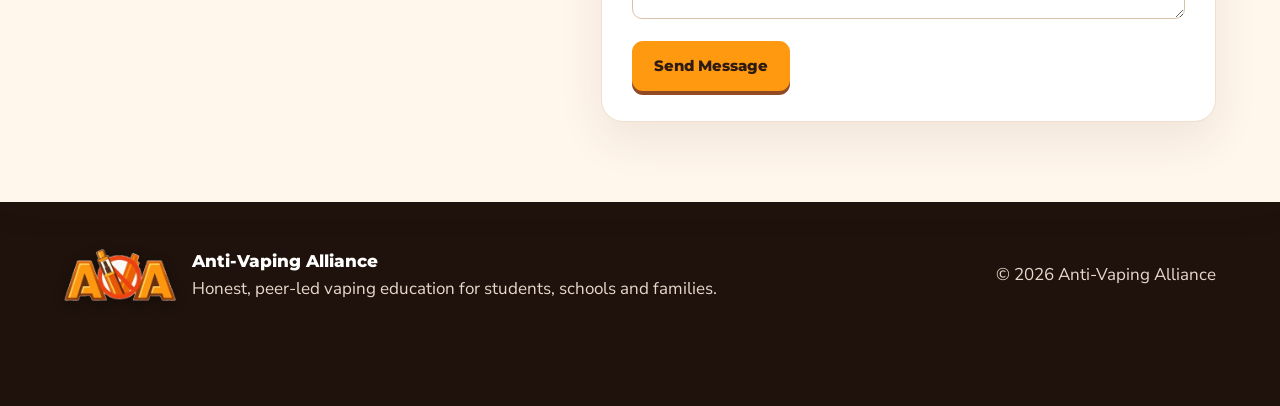
==== commit 0014b6bb: "Menu links jump straight to their section (theme 1.9.4) Co-Authored-By: Claude Opus 5.5 <noreply@ant" ====
--- a/index.html
+++ b/index.html
@@ -266,7 +266,7 @@
 		<div class="eyebrow">Get Involved</div><h2 id="contact-title">Let&#039;s bring student-led prevention to your community.</h2>		<div class="contact-grid">
 			<div class="card contact-card">
 				<p><strong>Anti-Vaping Alliance</strong><br>A student-founded, student-led registered 501(c)(3) nonprofit organization</p>
-									<p><strong>Email:</strong> <a href="mailto:in&#102;o&#064;&#097;n&#116;&#105;vapeal&#108;i&#097;&#110;&#099;&#101;&#046;org">&#105;&#110;fo&#064;ant&#105;&#118;apea&#108;&#108;&#105;a&#110;c&#101;.org</a></p>
+									<p><strong>Email:</strong> <a href="mailto:&#105;&#110;&#102;o&#064;an&#116;&#105;&#118;a&#112;e&#097;ll&#105;anc&#101;.&#111;&#114;g">&#105;nf&#111;&#064;a&#110;t&#105;vapea&#108;&#108;i&#097;n&#099;&#101;&#046;org</a></p>
 								<p>Interested in a school presentation, chapter, curriculum partnership or community collaboration? Get in touch.</p>
 			</div>
 							<div class="card">
@@ -277,8 +277,8 @@
 				<form class="ava-form" id="ava-contact-form" method="post" action="#" data-ava-form novalidate>
 			<input type="hidden" name="action" value="ava_submit">
 			<input type="hidden" name="ava_type" value="contact">
-			<input type="hidden" name="ava_ts" value="1794344967">
-			<input type="hidden" name="ava_sig" value="587e9447dc9b4cfe0b6163de132ea342576bcfb62339f980d02c966f070a8a03">
+			<input type="hidden" name="ava_ts" value="1794345534">
+			<input type="hidden" name="ava_sig" value="3a9ea3b265dce218ffc2dba159c421748aa1f8f11af3058f111529a1f842adc4">
 			<input type="hidden" name="ava_return" value="/">
 			<div class="hp" aria-hidden="true">
 				<label for="ava-contact-website">Website</label>
@@ -337,8 +337,8 @@
 				<form class="ava-form" id="ava-pledge-form" method="post" action="#" data-ava-form novalidate>
 			<input type="hidden" name="action" value="ava_submit">
 			<input type="hidden" name="ava_type" value="pledge">
-			<input type="hidden" name="ava_ts" value="1794344967">
-			<input type="hidden" name="ava_sig" value="4ee88533c264b647d3652e7383478129e393185df3b7eae204ffdc3b5cea5dd3">
+			<input type="hidden" name="ava_ts" value="1794345534">
+			<input type="hidden" name="ava_sig" value="6f330f9cf5d798ff9d2b22629da9f9fca6b82b92cbb4b7a8fa177db20f657a47">
 			<input type="hidden" name="ava_return" value="/">
 			<div class="hp" aria-hidden="true">
 				<label for="ava-pledge-website">Website</label>
@@ -377,8 +377,8 @@
 				<form class="ava-form" id="ava-school-form" method="post" action="#" data-ava-form novalidate>
 			<input type="hidden" name="action" value="ava_submit">
 			<input type="hidden" name="ava_type" value="school">
-			<input type="hidden" name="ava_ts" value="1794344967">
-			<input type="hidden" name="ava_sig" value="8da79bea6995d1631b567c9b73014a5e77cc1bb8a7e8ef217cbbca6a8ad292a3">
+			<input type="hidden" name="ava_ts" value="1794345534">
+			<input type="hidden" name="ava_sig" value="28d30e6cb85d2fd3210e9f9e46d5e3fc2dd14f4e6308e6442dfca9209ec0540e">
 			<input type="hidden" name="ava_return" value="/">
 			<div class="hp" aria-hidden="true">
 				<label for="ava-school-website">Website</label>
@@ -433,8 +433,8 @@
 				<form class="ava-form" id="ava-chapter-form" method="post" action="#" data-ava-form novalidate>
 			<input type="hidden" name="action" value="ava_submit">
 			<input type="hidden" name="ava_type" value="chapter">
-			<input type="hidden" name="ava_ts" value="1794344967">
-			<input type="hidden" name="ava_sig" value="56595dec892493bf1e1f9ad450039814e55c190e918af90677a47260cf11334e">
+			<input type="hidden" name="ava_ts" value="1794345534">
+			<input type="hidden" name="ava_sig" value="414087b3607a15a150dd7e56f52f84433283ace23f9572e286d6dd722c09e57a">
 			<input type="hidden" name="ava_return" value="/">
 			<div class="hp" aria-hidden="true">
 				<label for="ava-chapter-website">Website</label>
--- a/theme/style.css
+++ b/theme/style.css
@@ -2,7 +2,7 @@
 Theme Name: Anti-Vaping Alliance
 Description: Lightweight, accessible theme for the Anti-Vaping Alliance (AVA), a student-founded and student-led nonprofit. Homepage sections are edited in Appearance > Customize, cards, curriculum and resources in the AVA Content menu, navigation in Appearance > Menus. Includes a secure built-in pledge and contact form (or use any form plugin shortcode), SEO and social sharing tags.
 Author: Anti-Vaping Alliance
-Version: 1.9.3
+Version: 1.9.4
 Requires at least: 6.3
 Tested up to: 6.9
 Requires PHP: 7.4
@@ -42,7 +42,10 @@
 
 /* ---------- Base ---------- */
 *,*::before,*::after{box-sizing:border-box}
-html{scroll-behavior:smooth;scroll-padding-top:90px}
+html{scroll-padding-top:90px}
+/* Menu jumps go straight to the section; a quick fade softens the cut. */
+@keyframes ava-jump-in{from{opacity:.35}to{opacity:1}}
+.ava-jumped #main{animation:ava-jump-in .35s ease-out}
 @media (prefers-reduced-motion:reduce){html{scroll-behavior:auto}*{transition:none!important}}
 body{margin:0;font-family:var(--ava-body);font-size:17px;color:var(--ava-ink);line-height:1.6;background:#fff;-webkit-font-smoothing:antialiased}
 a{color:inherit;text-decoration:none}
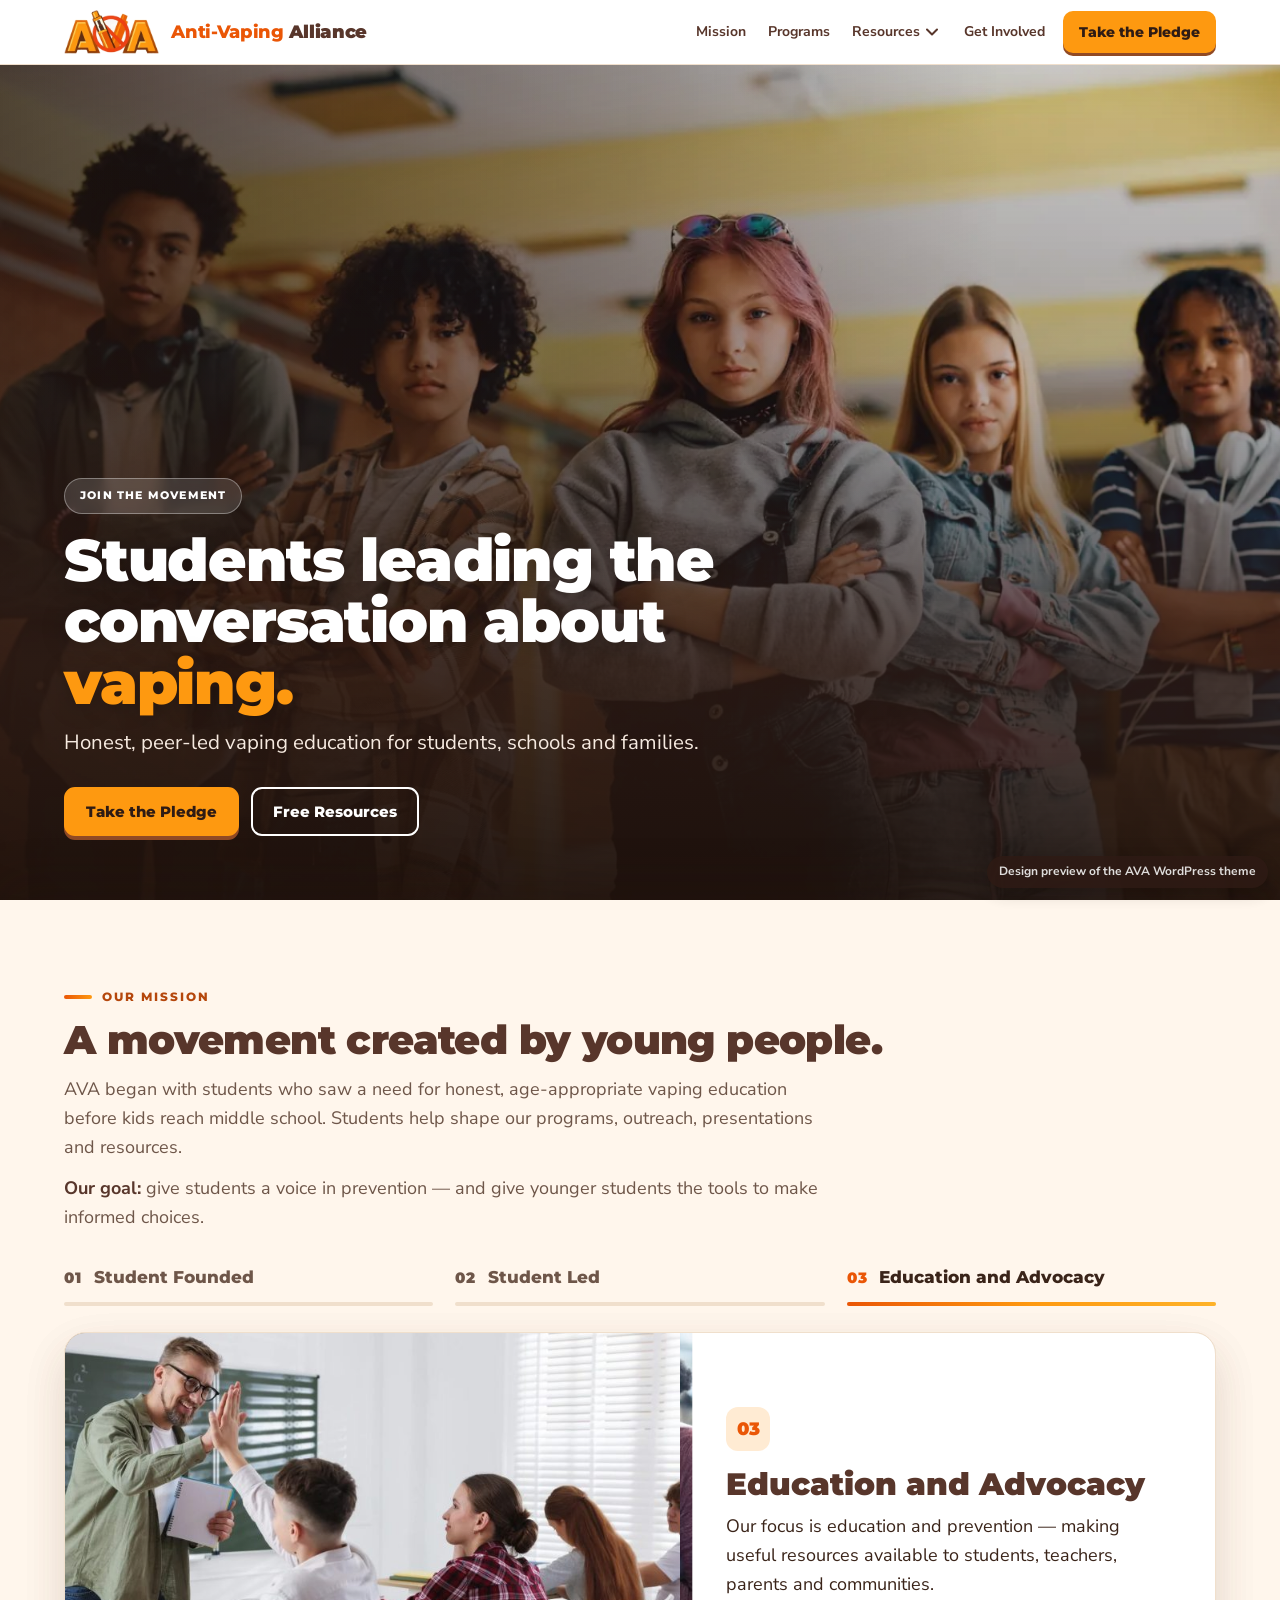
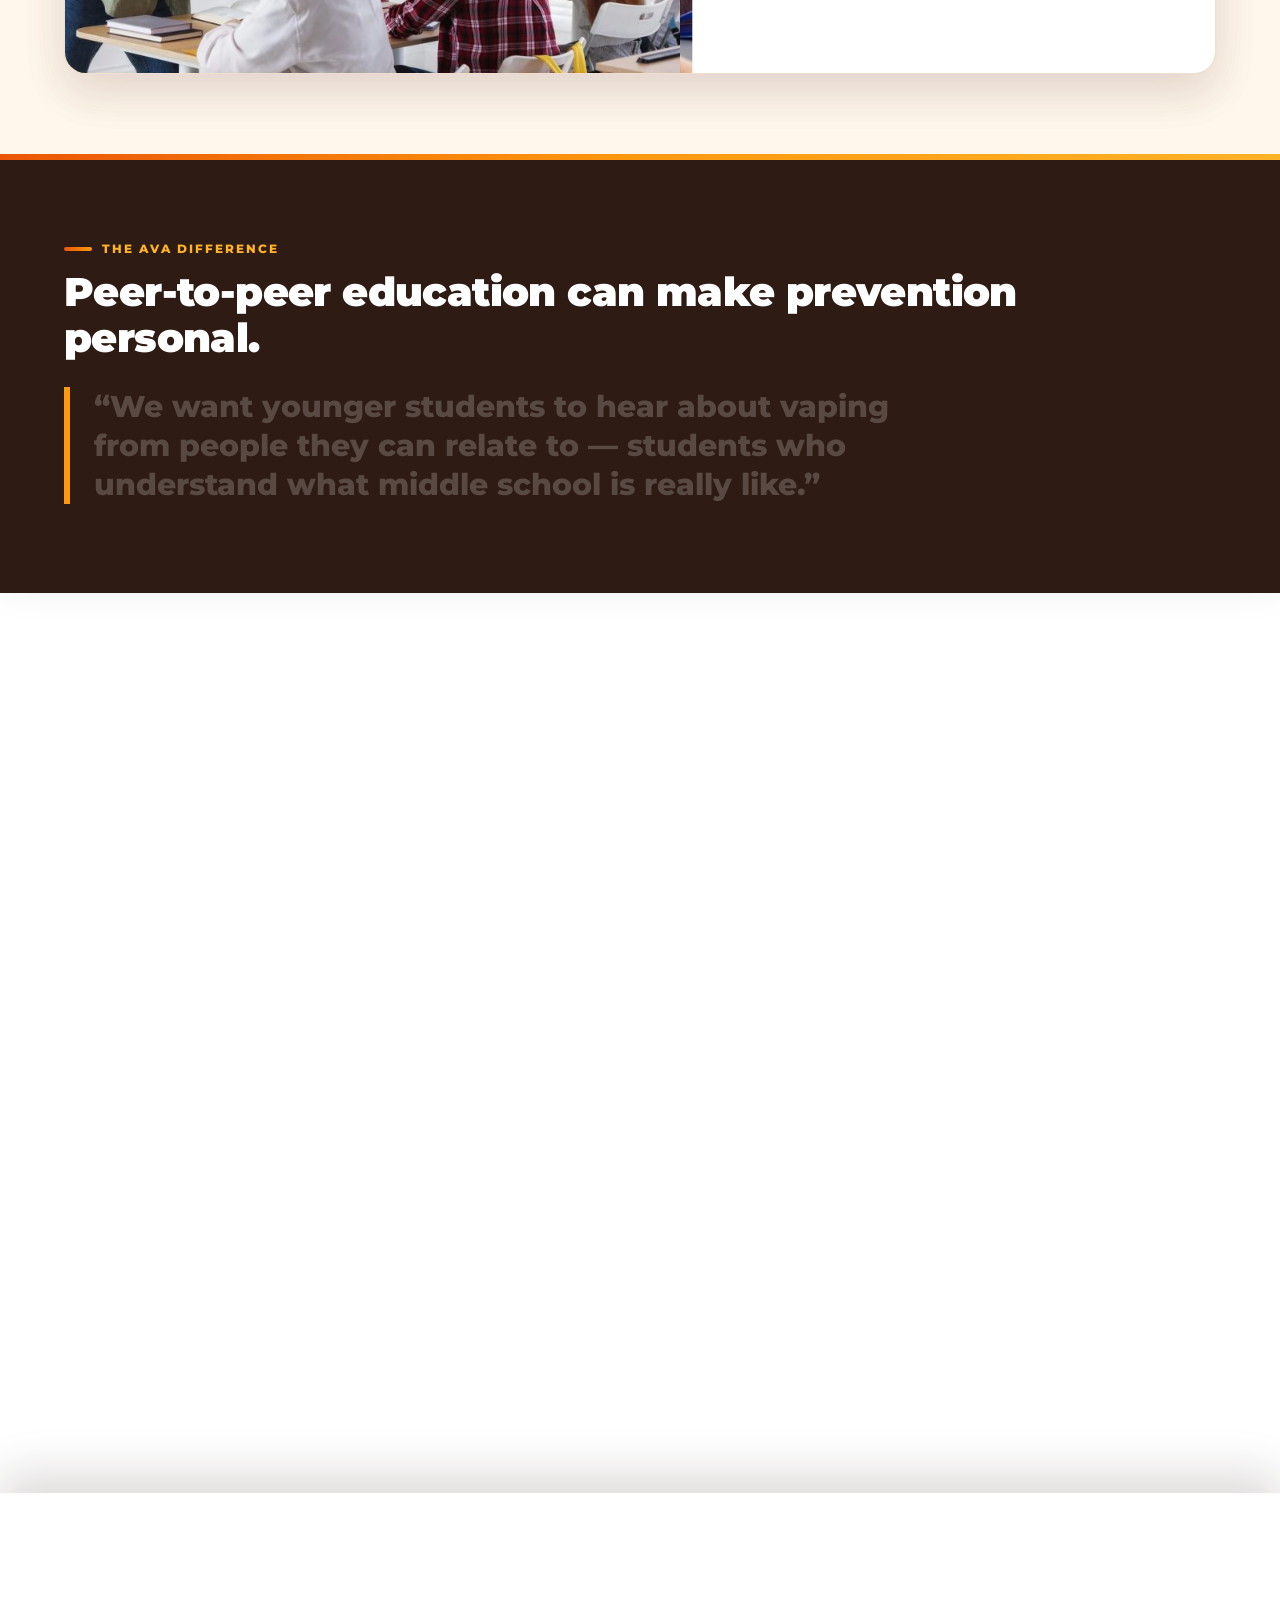
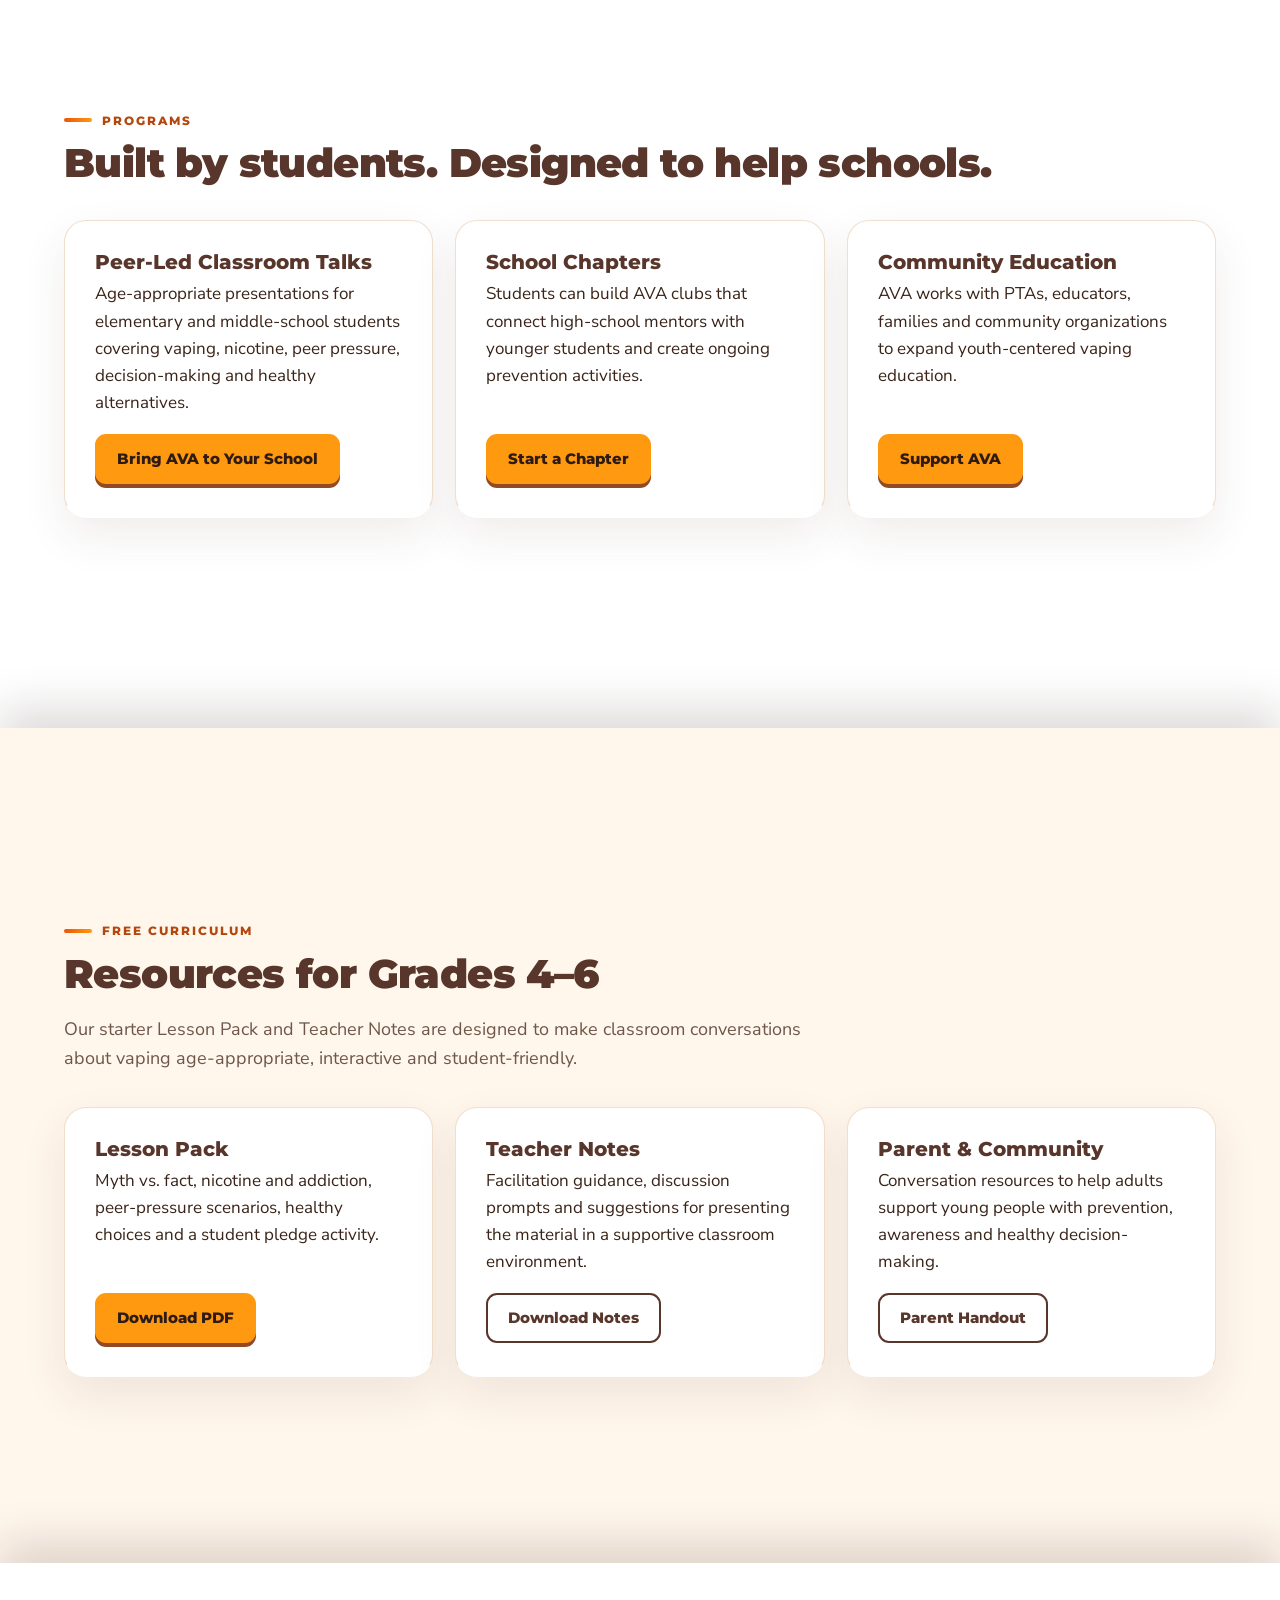
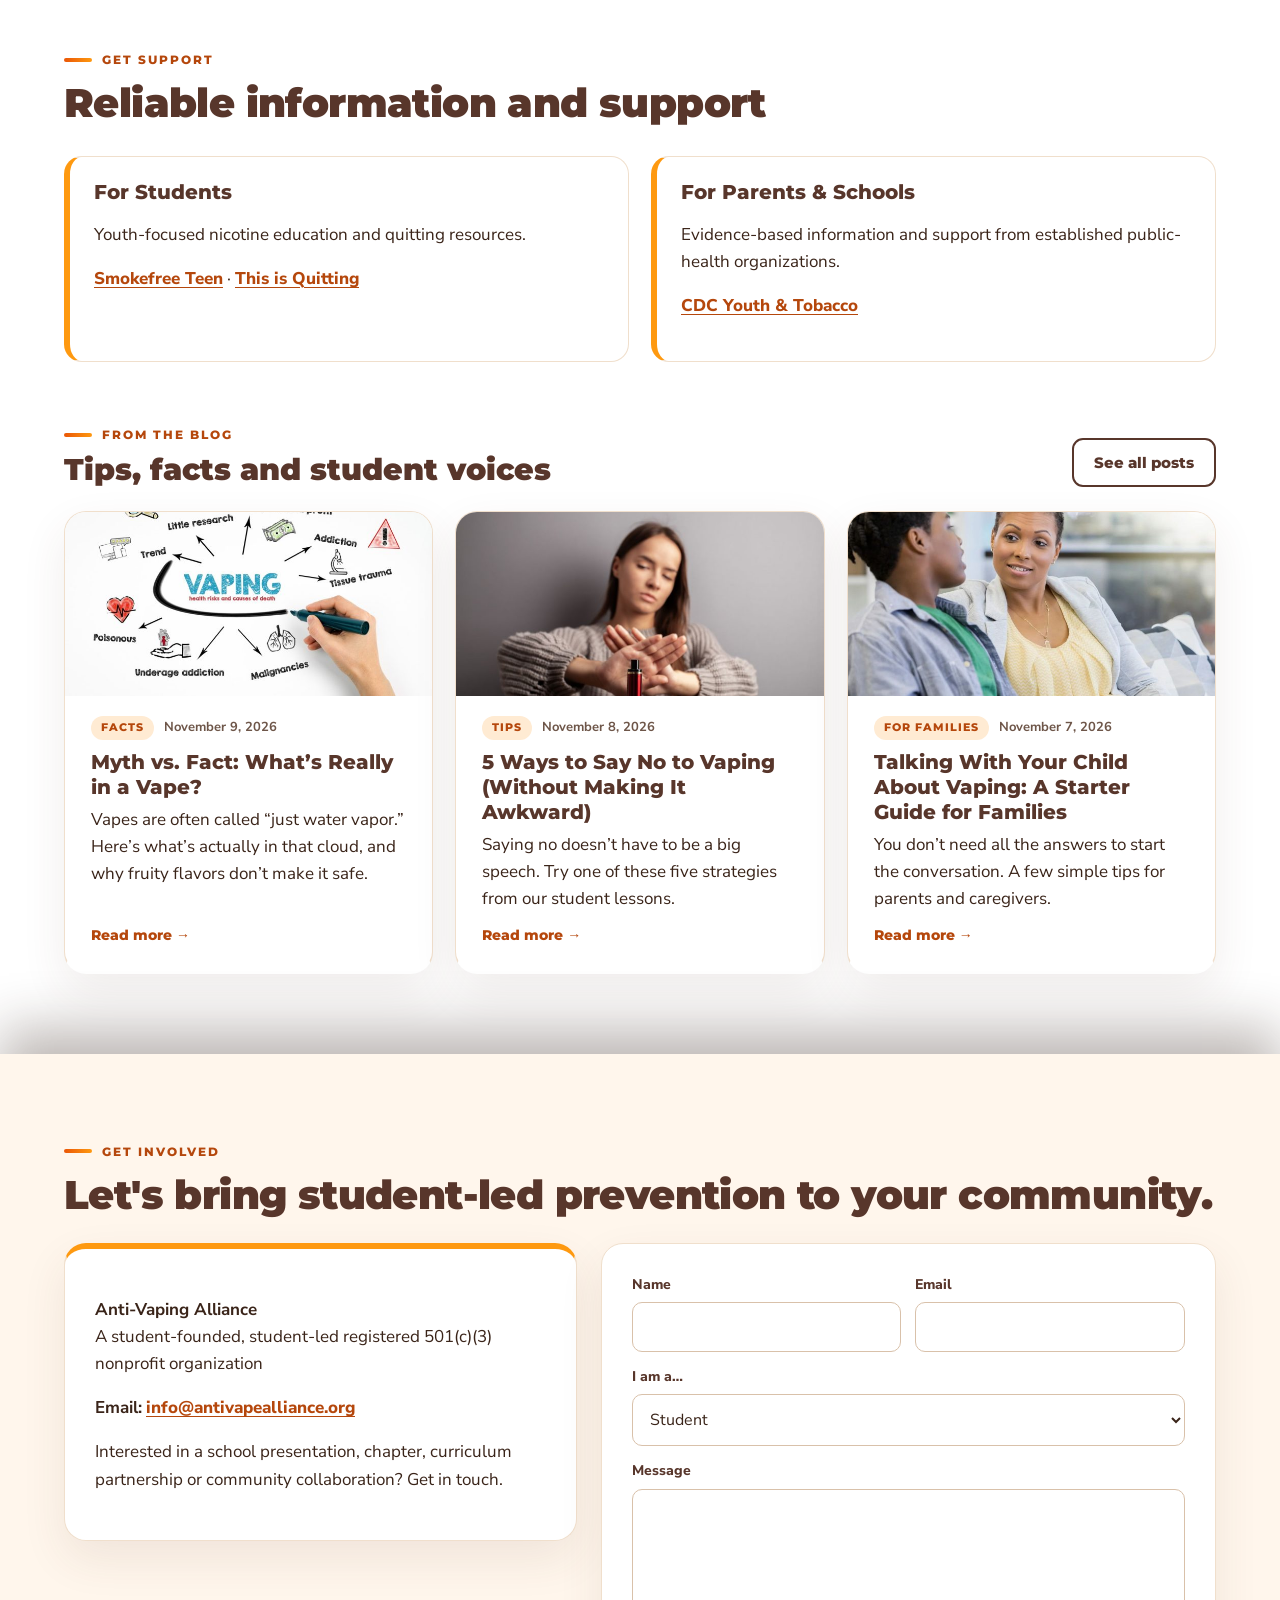
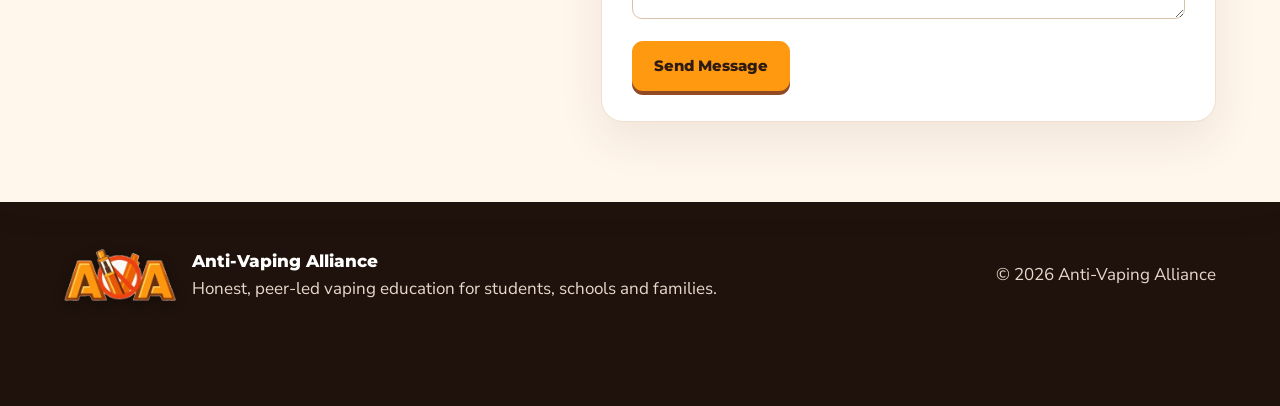
==== commit 1654a0f0: "Family guide handout on the families post (theme 1.9.5) Co-Authored-By: Claude Opus 5.5 <noreply@ant" ====
--- a/index.html
+++ b/index.html
@@ -266,7 +266,7 @@
 		<div class="eyebrow">Get Involved</div><h2 id="contact-title">Let&#039;s bring student-led prevention to your community.</h2>		<div class="contact-grid">
 			<div class="card contact-card">
 				<p><strong>Anti-Vaping Alliance</strong><br>A student-founded, student-led registered 501(c)(3) nonprofit organization</p>
-									<p><strong>Email:</strong> <a href="mailto:&#105;&#110;&#102;o&#064;an&#116;&#105;&#118;a&#112;e&#097;ll&#105;anc&#101;.&#111;&#114;g">&#105;nf&#111;&#064;a&#110;t&#105;vapea&#108;&#108;i&#097;n&#099;&#101;&#046;org</a></p>
+									<p><strong>Email:</strong> <a href="mailto:&#105;n&#102;&#111;&#064;&#097;&#110;&#116;iva&#112;&#101;&#097;&#108;lian&#099;&#101;&#046;&#111;&#114;g">&#105;n&#102;o&#064;&#097;nti&#118;&#097;&#112;&#101;all&#105;a&#110;c&#101;&#046;org</a></p>
 								<p>Interested in a school presentation, chapter, curriculum partnership or community collaboration? Get in touch.</p>
 			</div>
 							<div class="card">
@@ -277,8 +277,8 @@
 				<form class="ava-form" id="ava-contact-form" method="post" action="#" data-ava-form novalidate>
 			<input type="hidden" name="action" value="ava_submit">
 			<input type="hidden" name="ava_type" value="contact">
-			<input type="hidden" name="ava_ts" value="1794345534">
-			<input type="hidden" name="ava_sig" value="3a9ea3b265dce218ffc2dba159c421748aa1f8f11af3058f111529a1f842adc4">
+			<input type="hidden" name="ava_ts" value="1794345997">
+			<input type="hidden" name="ava_sig" value="57be5dbcc091208e0799638f1deebea3c9fd1e9cc9a808855a7778623d4542e5">
 			<input type="hidden" name="ava_return" value="/">
 			<div class="hp" aria-hidden="true">
 				<label for="ava-contact-website">Website</label>
@@ -337,8 +337,8 @@
 				<form class="ava-form" id="ava-pledge-form" method="post" action="#" data-ava-form novalidate>
 			<input type="hidden" name="action" value="ava_submit">
 			<input type="hidden" name="ava_type" value="pledge">
-			<input type="hidden" name="ava_ts" value="1794345534">
-			<input type="hidden" name="ava_sig" value="6f330f9cf5d798ff9d2b22629da9f9fca6b82b92cbb4b7a8fa177db20f657a47">
+			<input type="hidden" name="ava_ts" value="1794345997">
+			<input type="hidden" name="ava_sig" value="fcf754d32c3018a9597d74d35146ebfbacaad4be1d120de0fcab0be54efa87a4">
 			<input type="hidden" name="ava_return" value="/">
 			<div class="hp" aria-hidden="true">
 				<label for="ava-pledge-website">Website</label>
@@ -377,8 +377,8 @@
 				<form class="ava-form" id="ava-school-form" method="post" action="#" data-ava-form novalidate>
 			<input type="hidden" name="action" value="ava_submit">
 			<input type="hidden" name="ava_type" value="school">
-			<input type="hidden" name="ava_ts" value="1794345534">
-			<input type="hidden" name="ava_sig" value="28d30e6cb85d2fd3210e9f9e46d5e3fc2dd14f4e6308e6442dfca9209ec0540e">
+			<input type="hidden" name="ava_ts" value="1794345997">
+			<input type="hidden" name="ava_sig" value="c42648c8444aad7a4d7cf84eb9e6a648a3035e430cc8014d8a6aa2d33c1052db">
 			<input type="hidden" name="ava_return" value="/">
 			<div class="hp" aria-hidden="true">
 				<label for="ava-school-website">Website</label>
@@ -433,8 +433,8 @@
 				<form class="ava-form" id="ava-chapter-form" method="post" action="#" data-ava-form novalidate>
 			<input type="hidden" name="action" value="ava_submit">
 			<input type="hidden" name="ava_type" value="chapter">
-			<input type="hidden" name="ava_ts" value="1794345534">
-			<input type="hidden" name="ava_sig" value="414087b3607a15a150dd7e56f52f84433283ace23f9572e286d6dd722c09e57a">
+			<input type="hidden" name="ava_ts" value="1794345997">
+			<input type="hidden" name="ava_sig" value="ec503ca8da046eb5ed6ad0e7a23176bdee0afb4e2511ecd11bc41f3d30404e5d">
 			<input type="hidden" name="ava_return" value="/">
 			<div class="hp" aria-hidden="true">
 				<label for="ava-chapter-website">Website</label>
--- a/theme/style.css
+++ b/theme/style.css
@@ -2,7 +2,7 @@
 Theme Name: Anti-Vaping Alliance
 Description: Lightweight, accessible theme for the Anti-Vaping Alliance (AVA), a student-founded and student-led nonprofit. Homepage sections are edited in Appearance > Customize, cards, curriculum and resources in the AVA Content menu, navigation in Appearance > Menus. Includes a secure built-in pledge and contact form (or use any form plugin shortcode), SEO and social sharing tags.
 Author: Anti-Vaping Alliance
-Version: 1.9.4
+Version: 1.9.5
 Requires at least: 6.3
 Tested up to: 6.9
 Requires PHP: 7.4
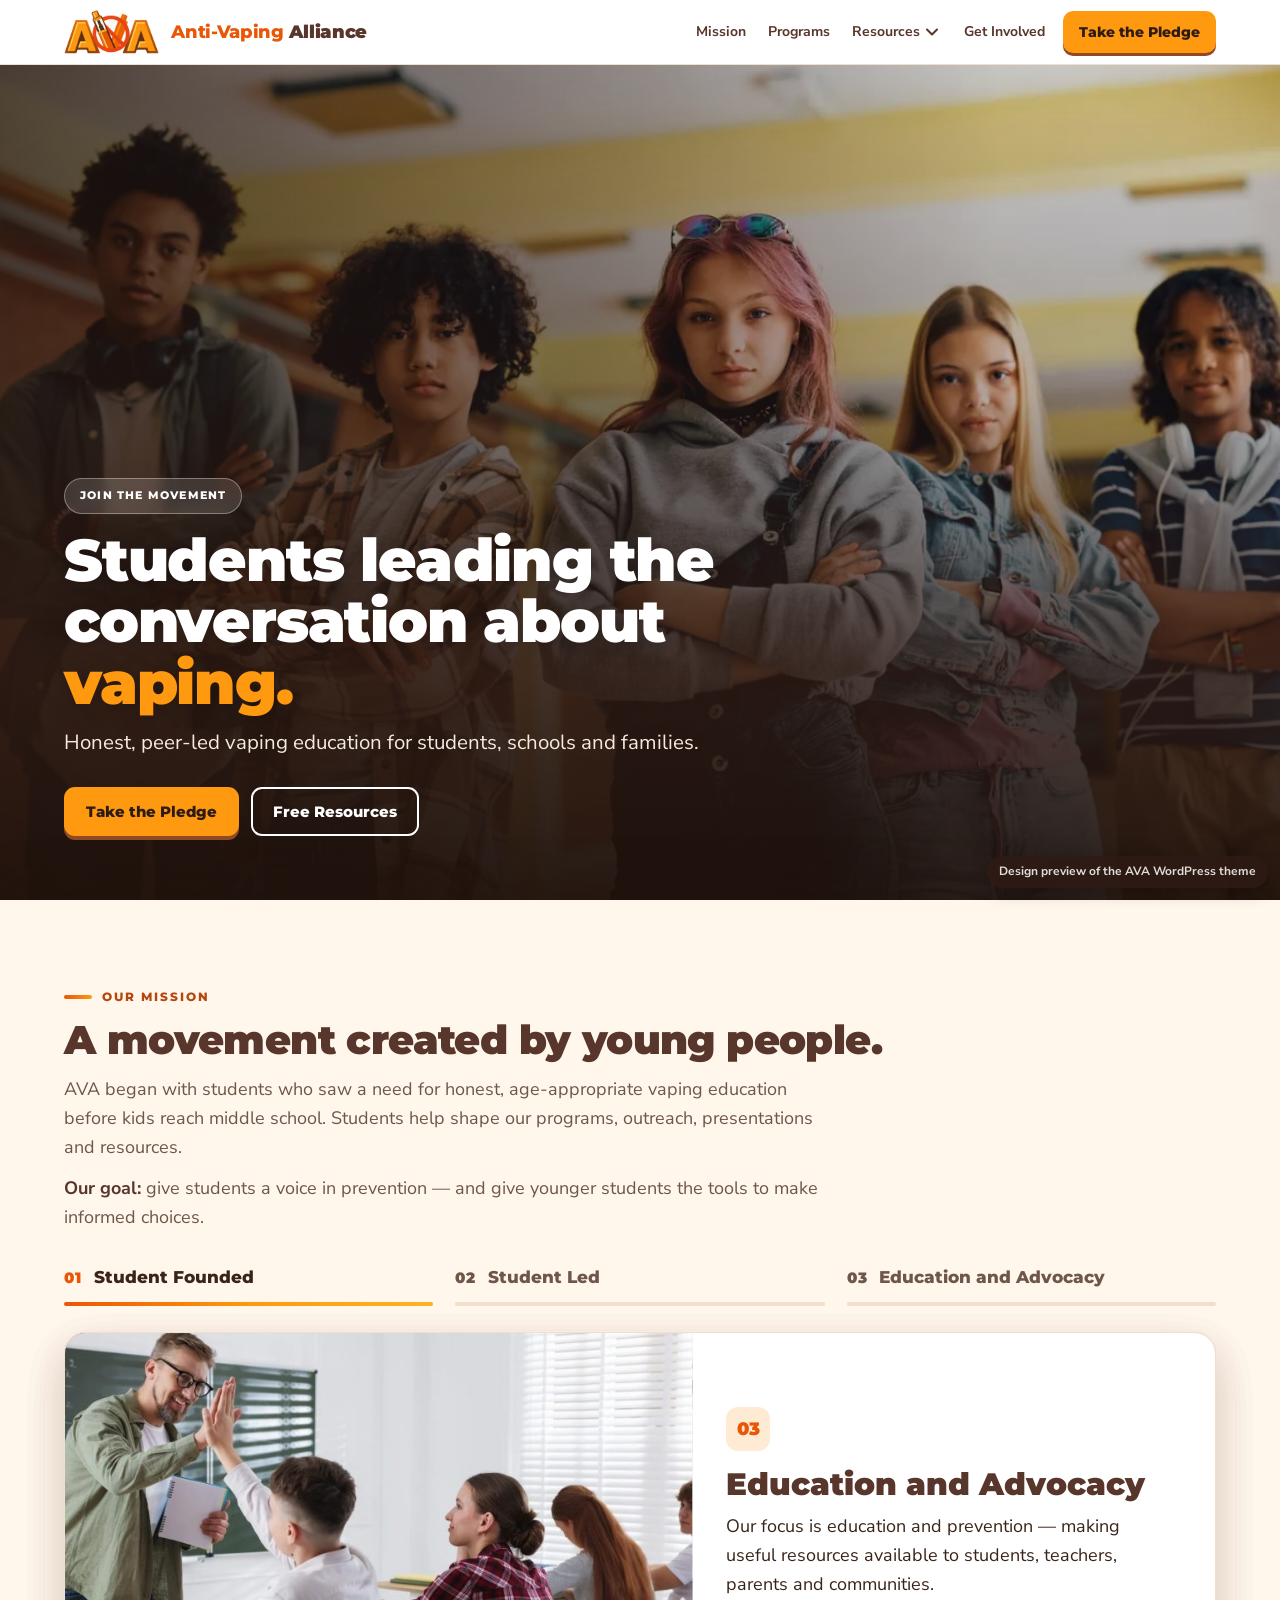
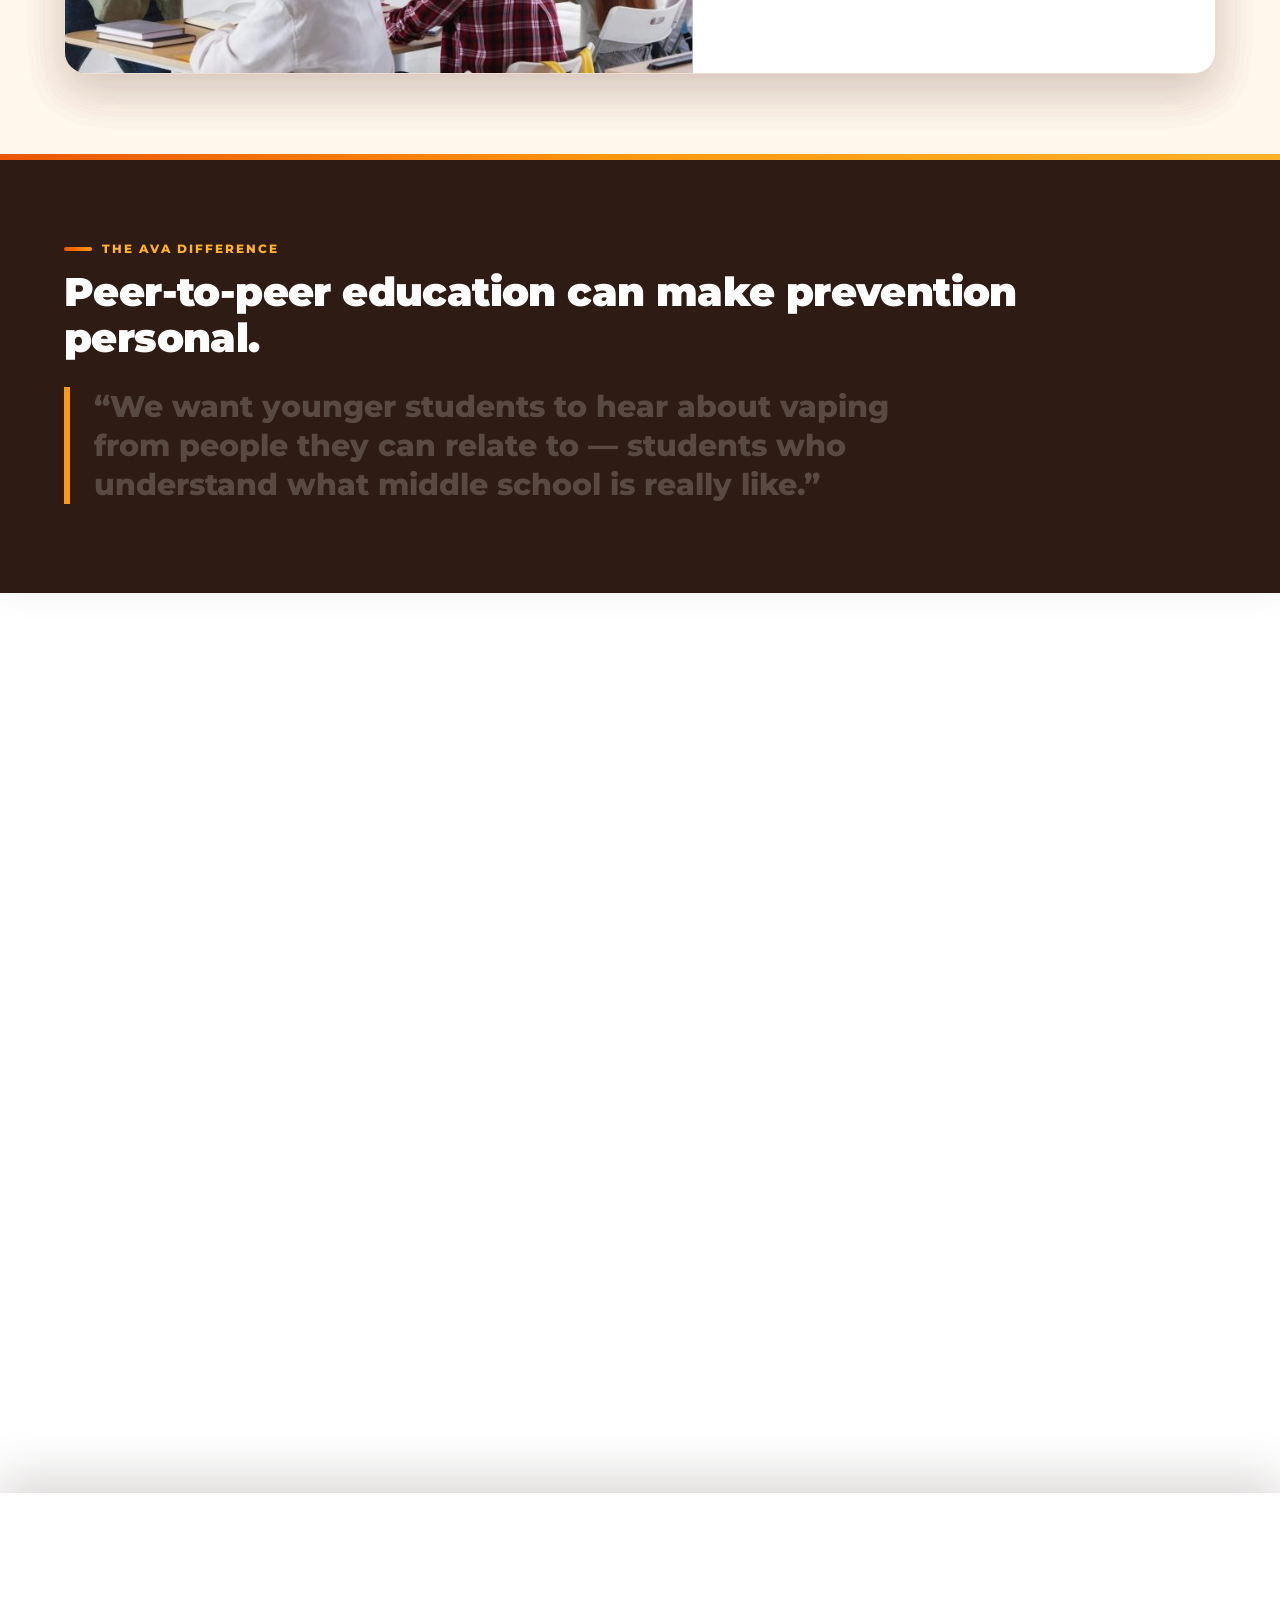
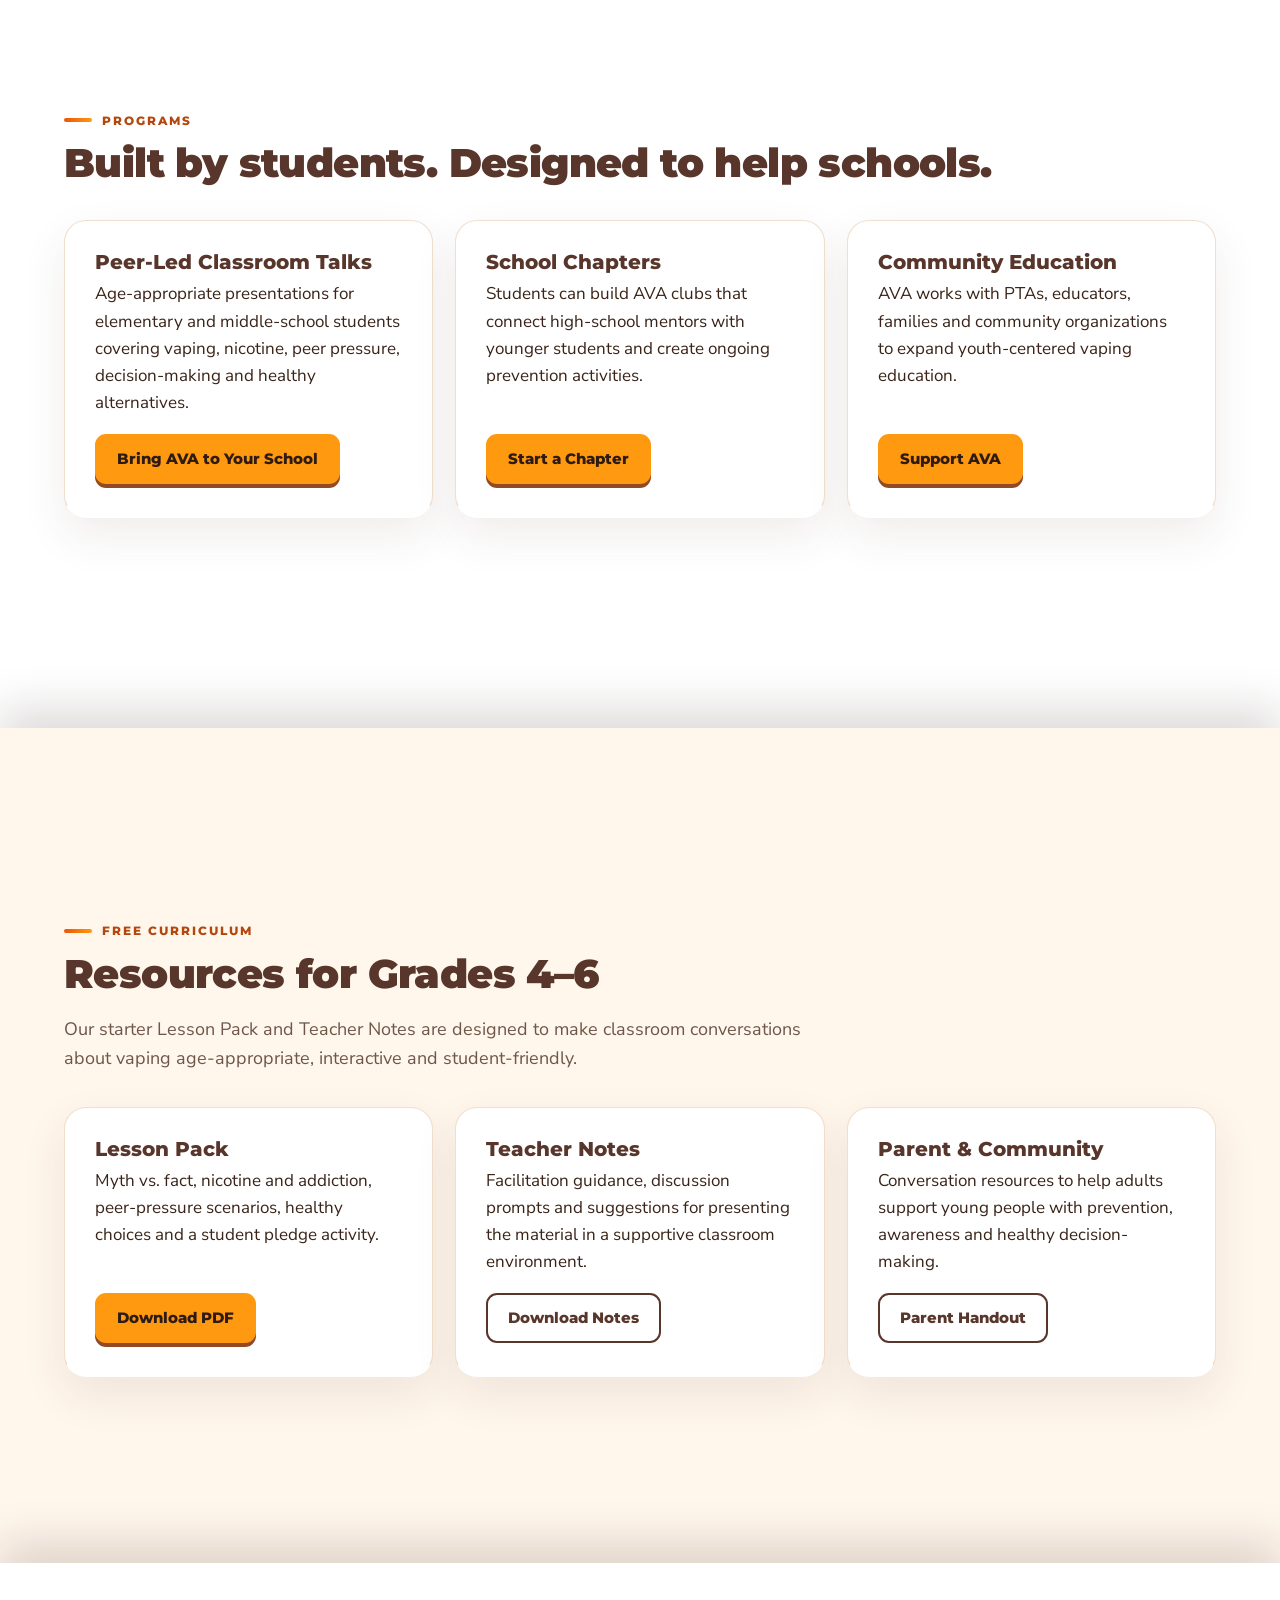
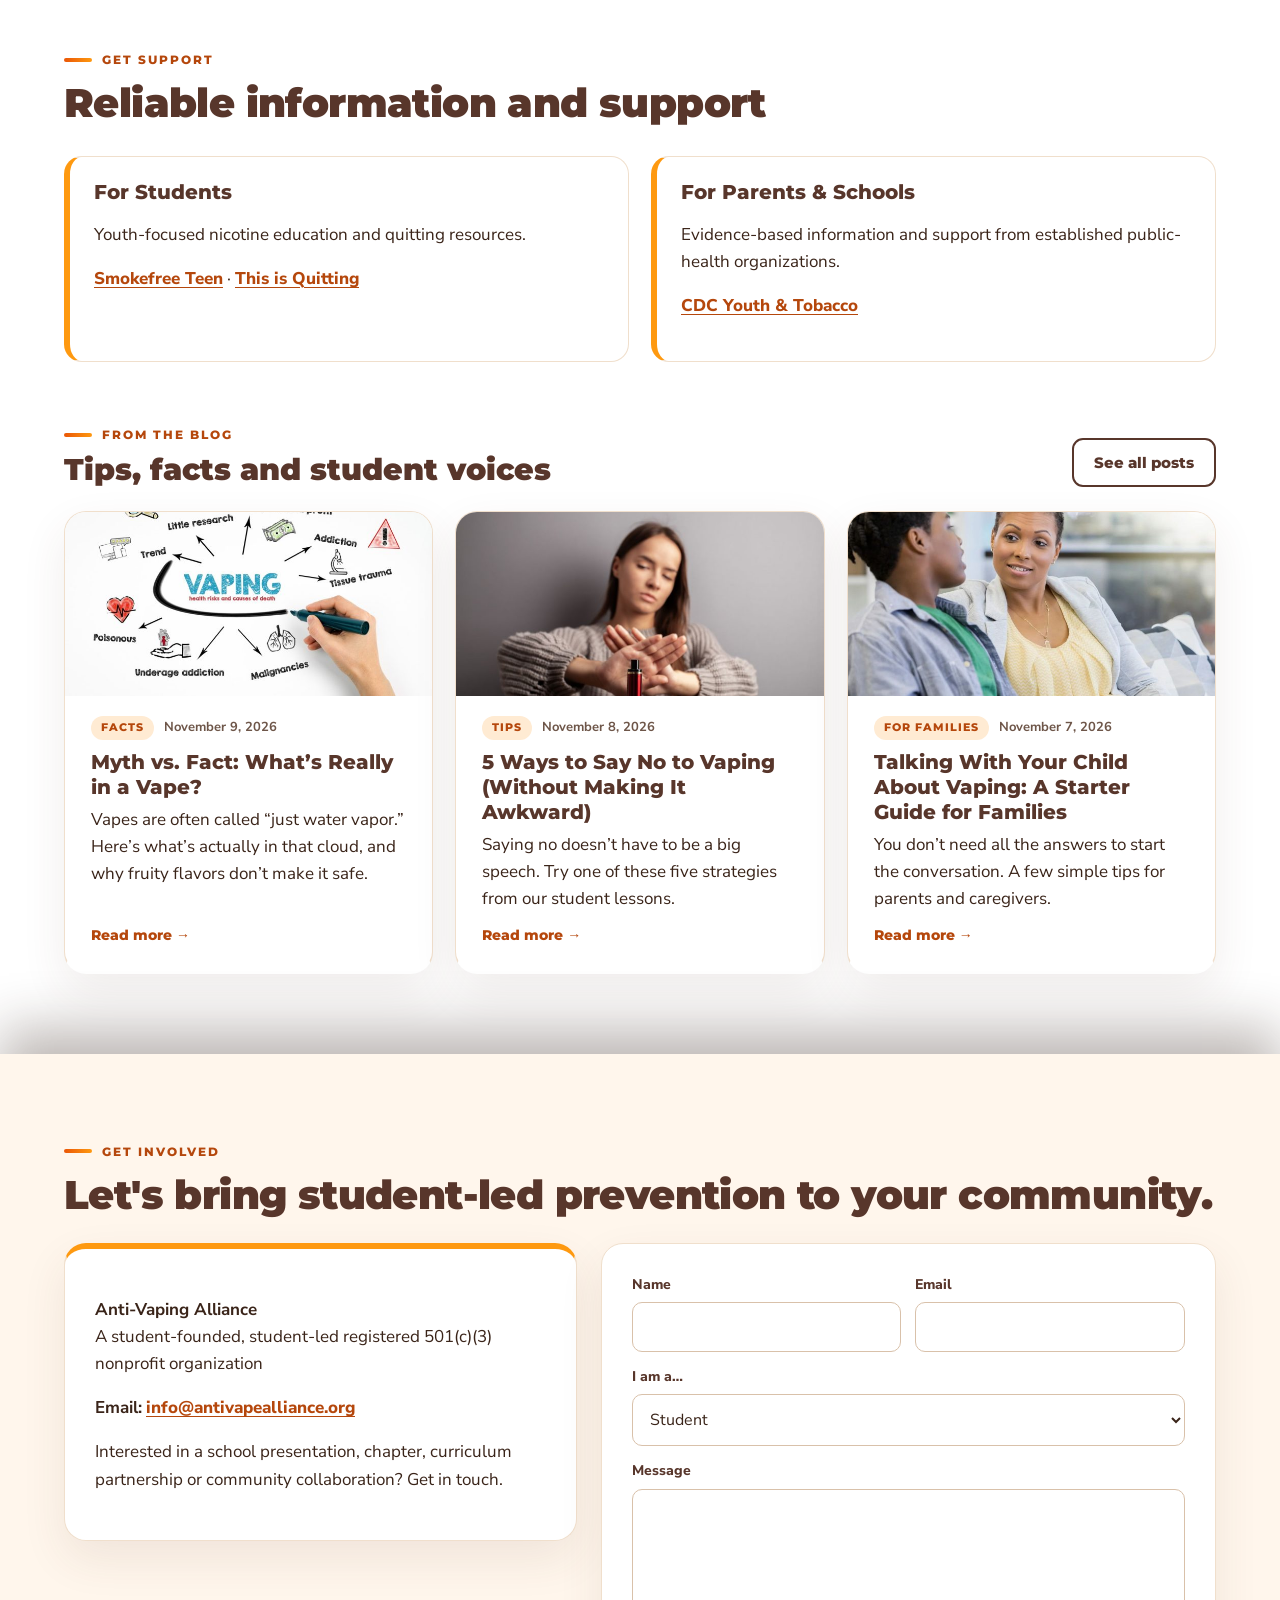
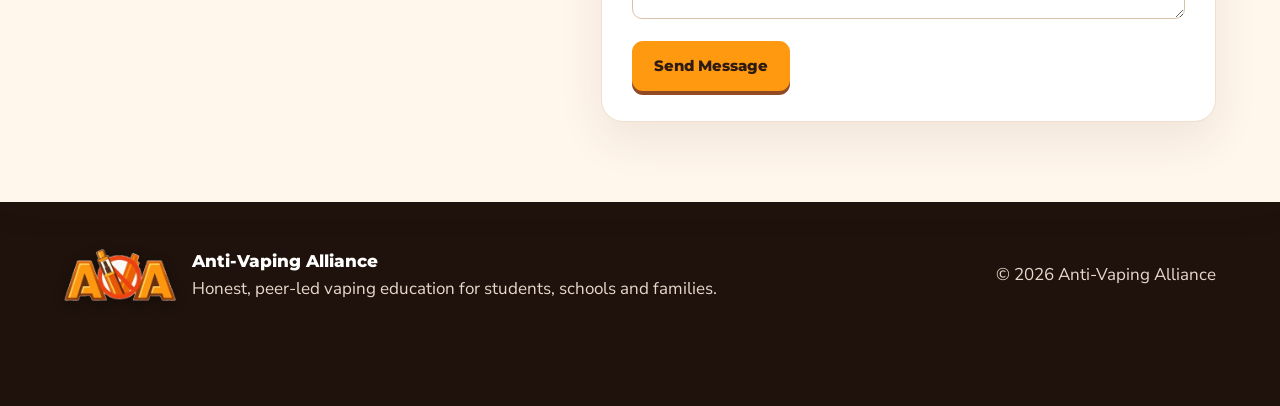
==== commit f9539007: "Blog menu item opens the Blog page (theme 1.9.6) Co-Authored-By: Claude Opus 5.5 <noreply@anthropic." ====
--- a/index.html
+++ b/index.html
@@ -77,7 +77,7 @@
 <ul class="sub-menu">
 	<li id="menu-item-73" class="menu-item menu-item-type-custom menu-item-object-custom menu-item-73"><a href="#curriculum">Curriculum</a></li>
 	<li id="menu-item-74" class="menu-item menu-item-type-custom menu-item-object-custom menu-item-74"><a href="#support">Get Support</a></li>
-	<li id="menu-item-75" class="menu-item menu-item-type-custom menu-item-object-custom menu-item-75"><a href="#blog">Blog</a></li>
+	<li id="menu-item-75" class="menu-item menu-item-type-post_type menu-item-object-page menu-item-75"><a href="blog.html">Blog</a></li>
 </ul>
 </li>
 <li id="menu-item-76" class="menu-item menu-item-type-custom menu-item-object-custom menu-item-76"><a href="#contact">Get Involved</a></li>
@@ -266,7 +266,7 @@
 		<div class="eyebrow">Get Involved</div><h2 id="contact-title">Let&#039;s bring student-led prevention to your community.</h2>		<div class="contact-grid">
 			<div class="card contact-card">
 				<p><strong>Anti-Vaping Alliance</strong><br>A student-founded, student-led registered 501(c)(3) nonprofit organization</p>
-									<p><strong>Email:</strong> <a href="mailto:&#105;n&#102;&#111;&#064;&#097;&#110;&#116;iva&#112;&#101;&#097;&#108;lian&#099;&#101;&#046;&#111;&#114;g">&#105;n&#102;o&#064;&#097;nti&#118;&#097;&#112;&#101;all&#105;a&#110;c&#101;&#046;org</a></p>
+									<p><strong>Email:</strong> <a href="mailto:inf&#111;&#064;an&#116;ivap&#101;&#097;&#108;lia&#110;&#099;e.or&#103;">in&#102;o&#064;&#097;n&#116;&#105;&#118;a&#112;&#101;al&#108;&#105;a&#110;&#099;&#101;.o&#114;g</a></p>
 								<p>Interested in a school presentation, chapter, curriculum partnership or community collaboration? Get in touch.</p>
 			</div>
 							<div class="card">
@@ -277,8 +277,8 @@
 				<form class="ava-form" id="ava-contact-form" method="post" action="#" data-ava-form novalidate>
 			<input type="hidden" name="action" value="ava_submit">
 			<input type="hidden" name="ava_type" value="contact">
-			<input type="hidden" name="ava_ts" value="1794345997">
-			<input type="hidden" name="ava_sig" value="57be5dbcc091208e0799638f1deebea3c9fd1e9cc9a808855a7778623d4542e5">
+			<input type="hidden" name="ava_ts" value="1794346232">
+			<input type="hidden" name="ava_sig" value="721bfbce3bc39c968c387b14b2d13c5dd1e2479fa2483eab13831a4fc06db099">
 			<input type="hidden" name="ava_return" value="/">
 			<div class="hp" aria-hidden="true">
 				<label for="ava-contact-website">Website</label>
@@ -337,8 +337,8 @@
 				<form class="ava-form" id="ava-pledge-form" method="post" action="#" data-ava-form novalidate>
 			<input type="hidden" name="action" value="ava_submit">
 			<input type="hidden" name="ava_type" value="pledge">
-			<input type="hidden" name="ava_ts" value="1794345997">
-			<input type="hidden" name="ava_sig" value="fcf754d32c3018a9597d74d35146ebfbacaad4be1d120de0fcab0be54efa87a4">
+			<input type="hidden" name="ava_ts" value="1794346232">
+			<input type="hidden" name="ava_sig" value="abbcc311b1aea06c6c0a7d392a8aba53fe6d584bea0fc31a9eda06648c91d92a">
 			<input type="hidden" name="ava_return" value="/">
 			<div class="hp" aria-hidden="true">
 				<label for="ava-pledge-website">Website</label>
@@ -377,8 +377,8 @@
 				<form class="ava-form" id="ava-school-form" method="post" action="#" data-ava-form novalidate>
 			<input type="hidden" name="action" value="ava_submit">
 			<input type="hidden" name="ava_type" value="school">
-			<input type="hidden" name="ava_ts" value="1794345997">
-			<input type="hidden" name="ava_sig" value="c42648c8444aad7a4d7cf84eb9e6a648a3035e430cc8014d8a6aa2d33c1052db">
+			<input type="hidden" name="ava_ts" value="1794346232">
+			<input type="hidden" name="ava_sig" value="dfac86dfe2612c8f29c06eb522c148df39ededdabe854a2dc2144b7267867f90">
 			<input type="hidden" name="ava_return" value="/">
 			<div class="hp" aria-hidden="true">
 				<label for="ava-school-website">Website</label>
@@ -433,8 +433,8 @@
 				<form class="ava-form" id="ava-chapter-form" method="post" action="#" data-ava-form novalidate>
 			<input type="hidden" name="action" value="ava_submit">
 			<input type="hidden" name="ava_type" value="chapter">
-			<input type="hidden" name="ava_ts" value="1794345997">
-			<input type="hidden" name="ava_sig" value="ec503ca8da046eb5ed6ad0e7a23176bdee0afb4e2511ecd11bc41f3d30404e5d">
+			<input type="hidden" name="ava_ts" value="1794346232">
+			<input type="hidden" name="ava_sig" value="4f689953c5724230b87f491dc1a281ed23efedecbc47504986a71cae2e5cc2d3">
 			<input type="hidden" name="ava_return" value="/">
 			<div class="hp" aria-hidden="true">
 				<label for="ava-chapter-website">Website</label>
--- a/theme/style.css
+++ b/theme/style.css
@@ -2,7 +2,7 @@
 Theme Name: Anti-Vaping Alliance
 Description: Lightweight, accessible theme for the Anti-Vaping Alliance (AVA), a student-founded and student-led nonprofit. Homepage sections are edited in Appearance > Customize, cards, curriculum and resources in the AVA Content menu, navigation in Appearance > Menus. Includes a secure built-in pledge and contact form (or use any form plugin shortcode), SEO and social sharing tags.
 Author: Anti-Vaping Alliance
-Version: 1.9.5
+Version: 1.9.6
 Requires at least: 6.3
 Tested up to: 6.9
 Requires PHP: 7.4
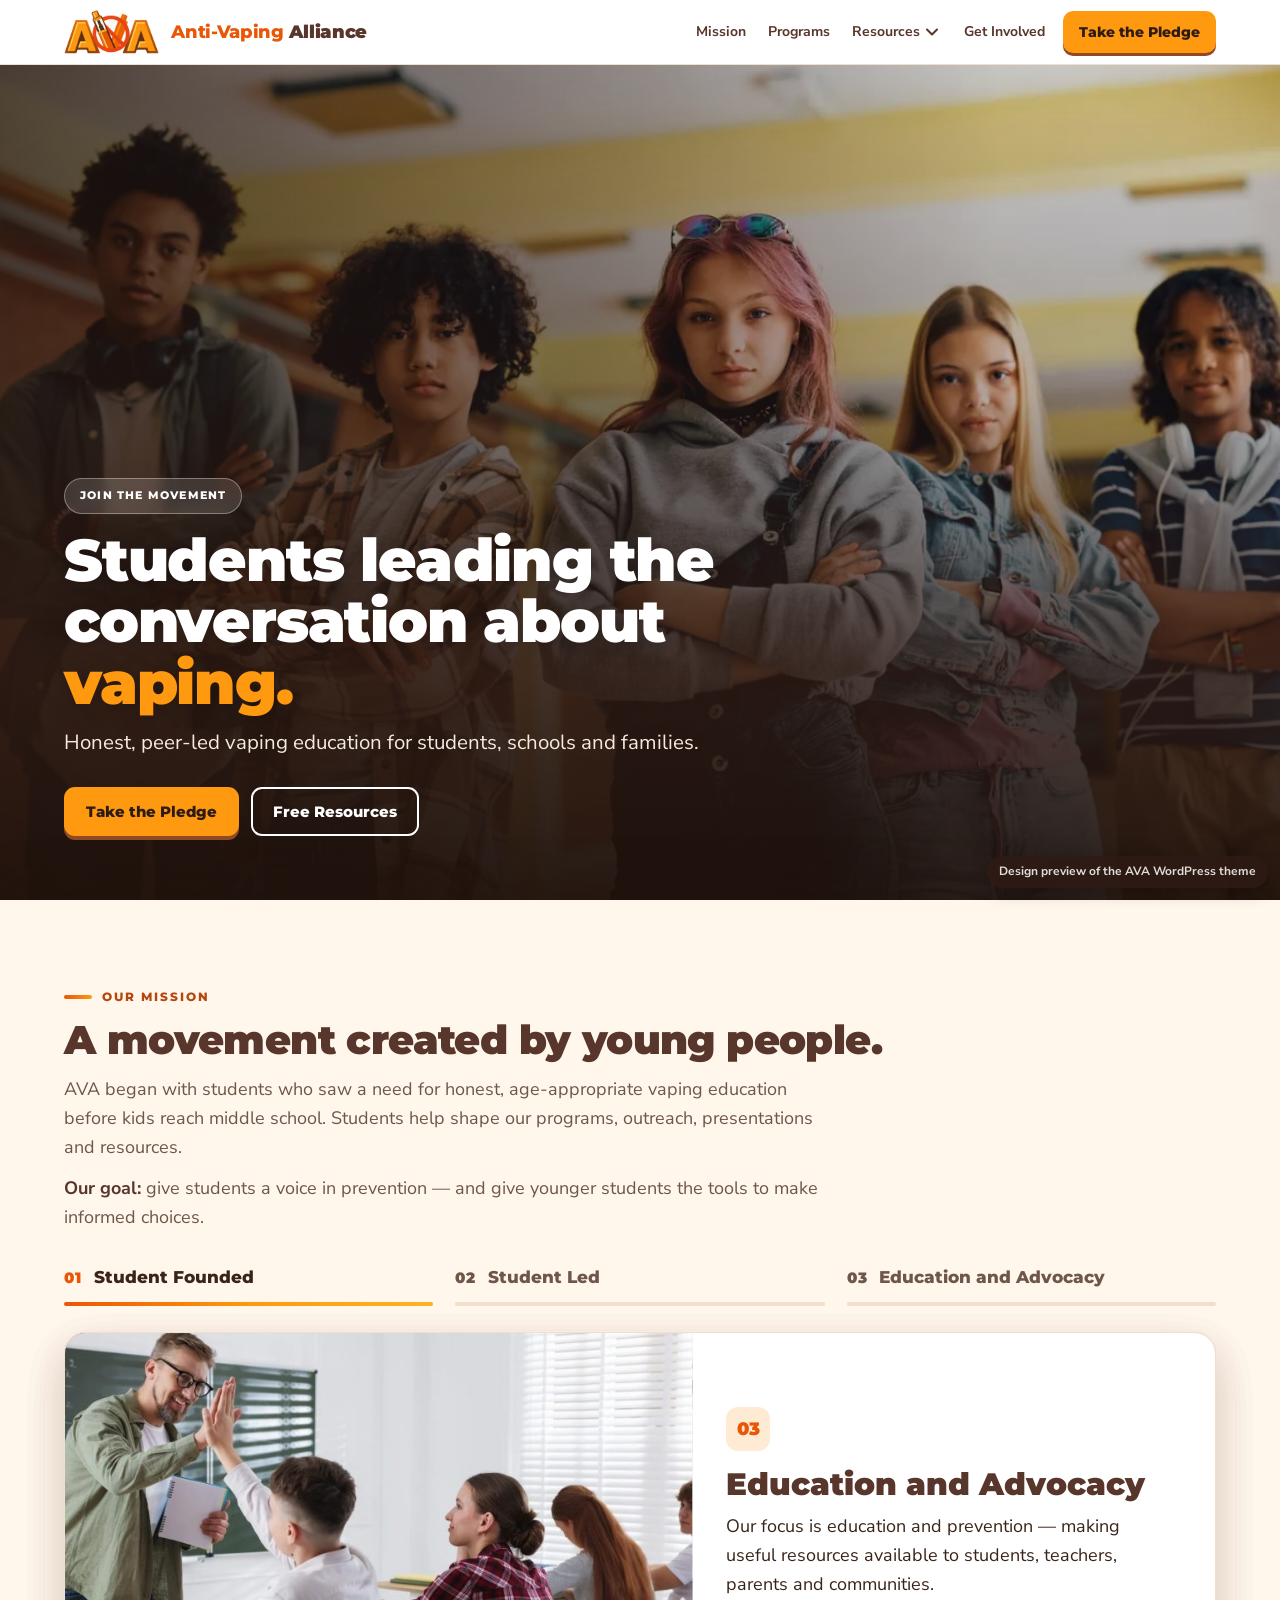
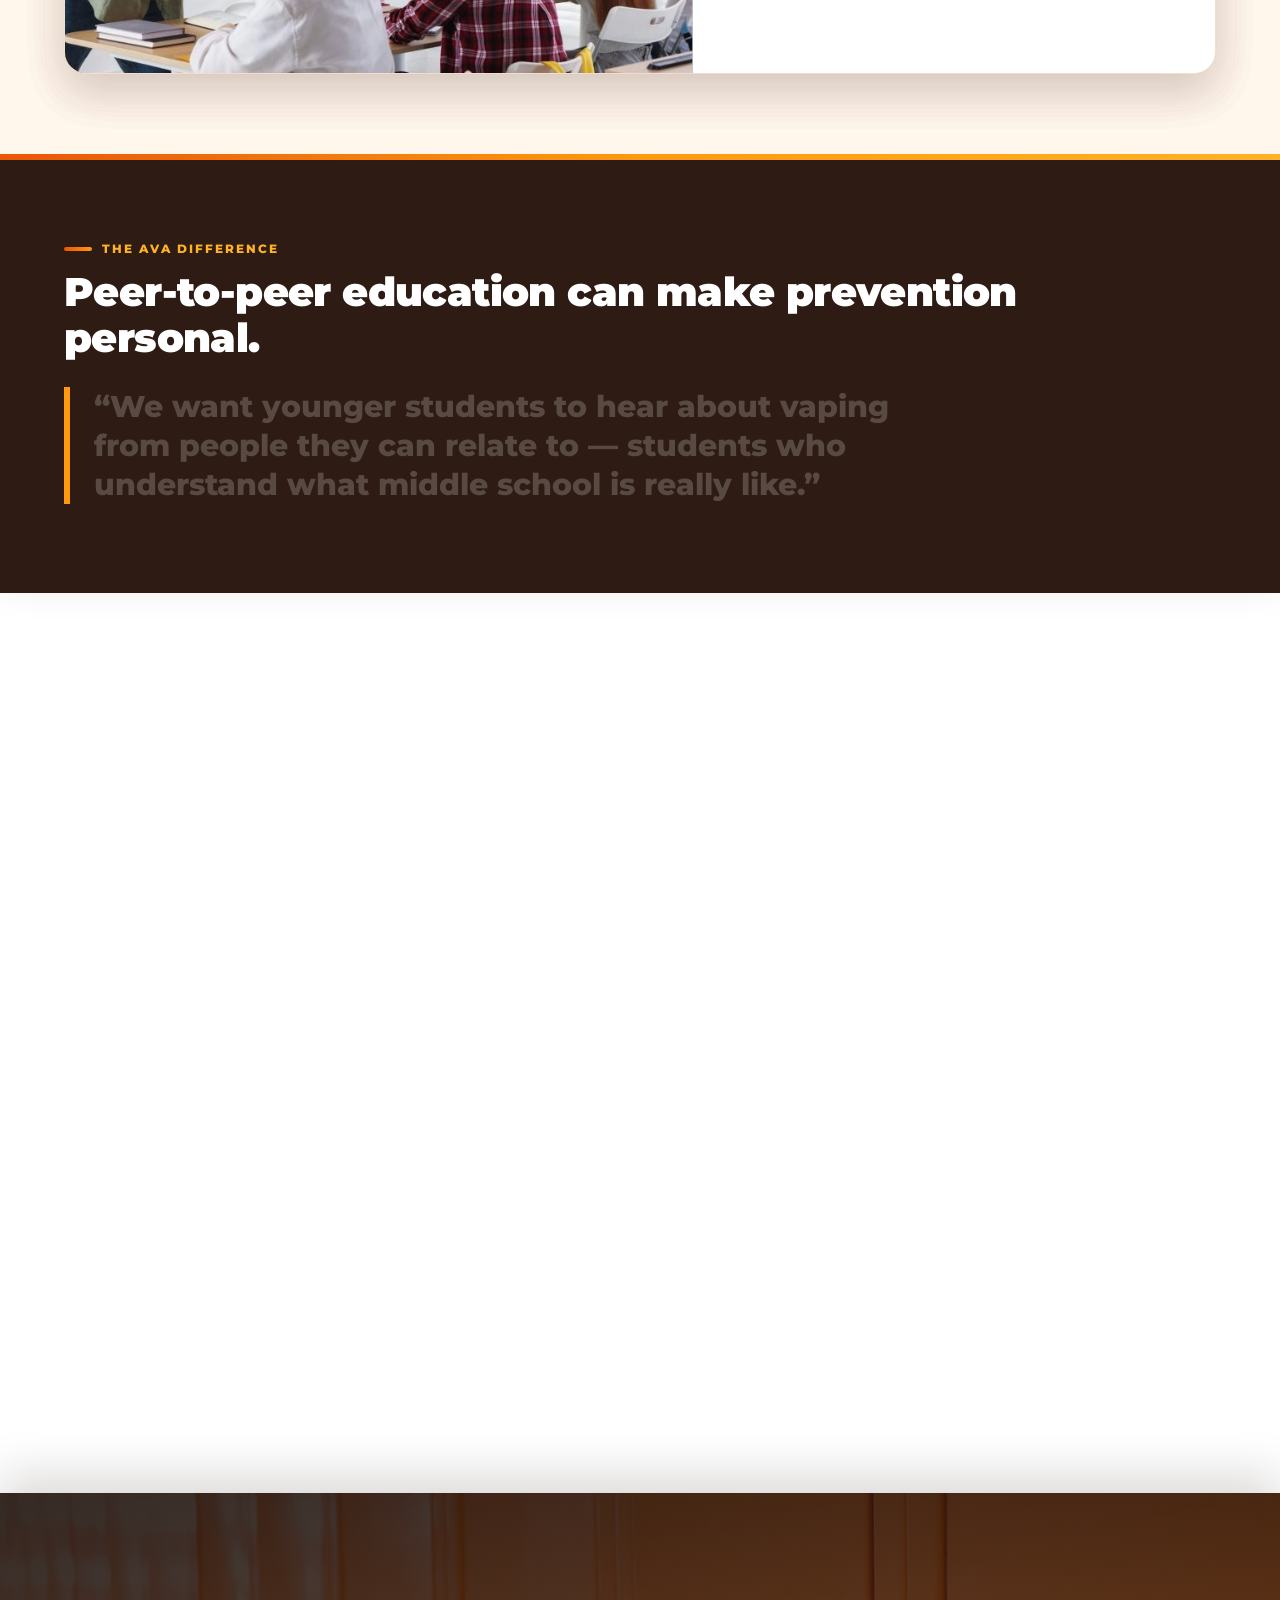
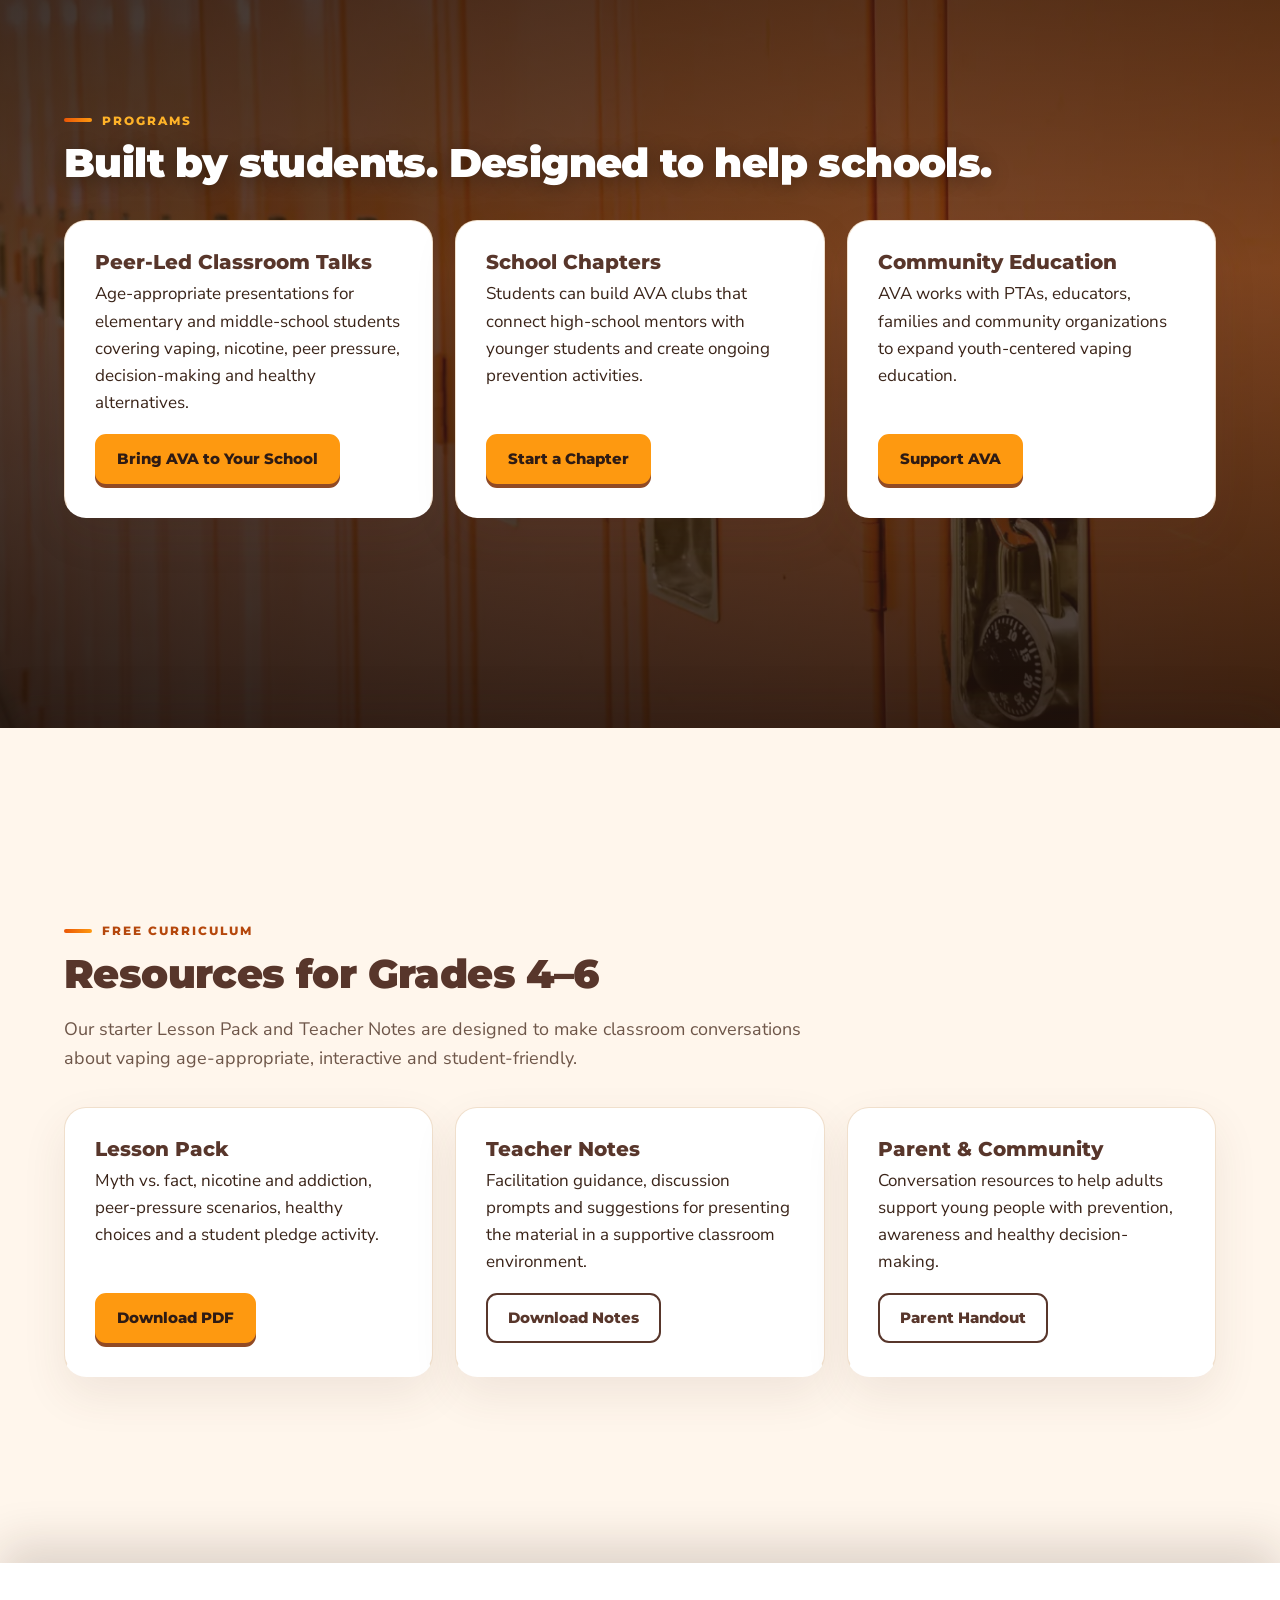
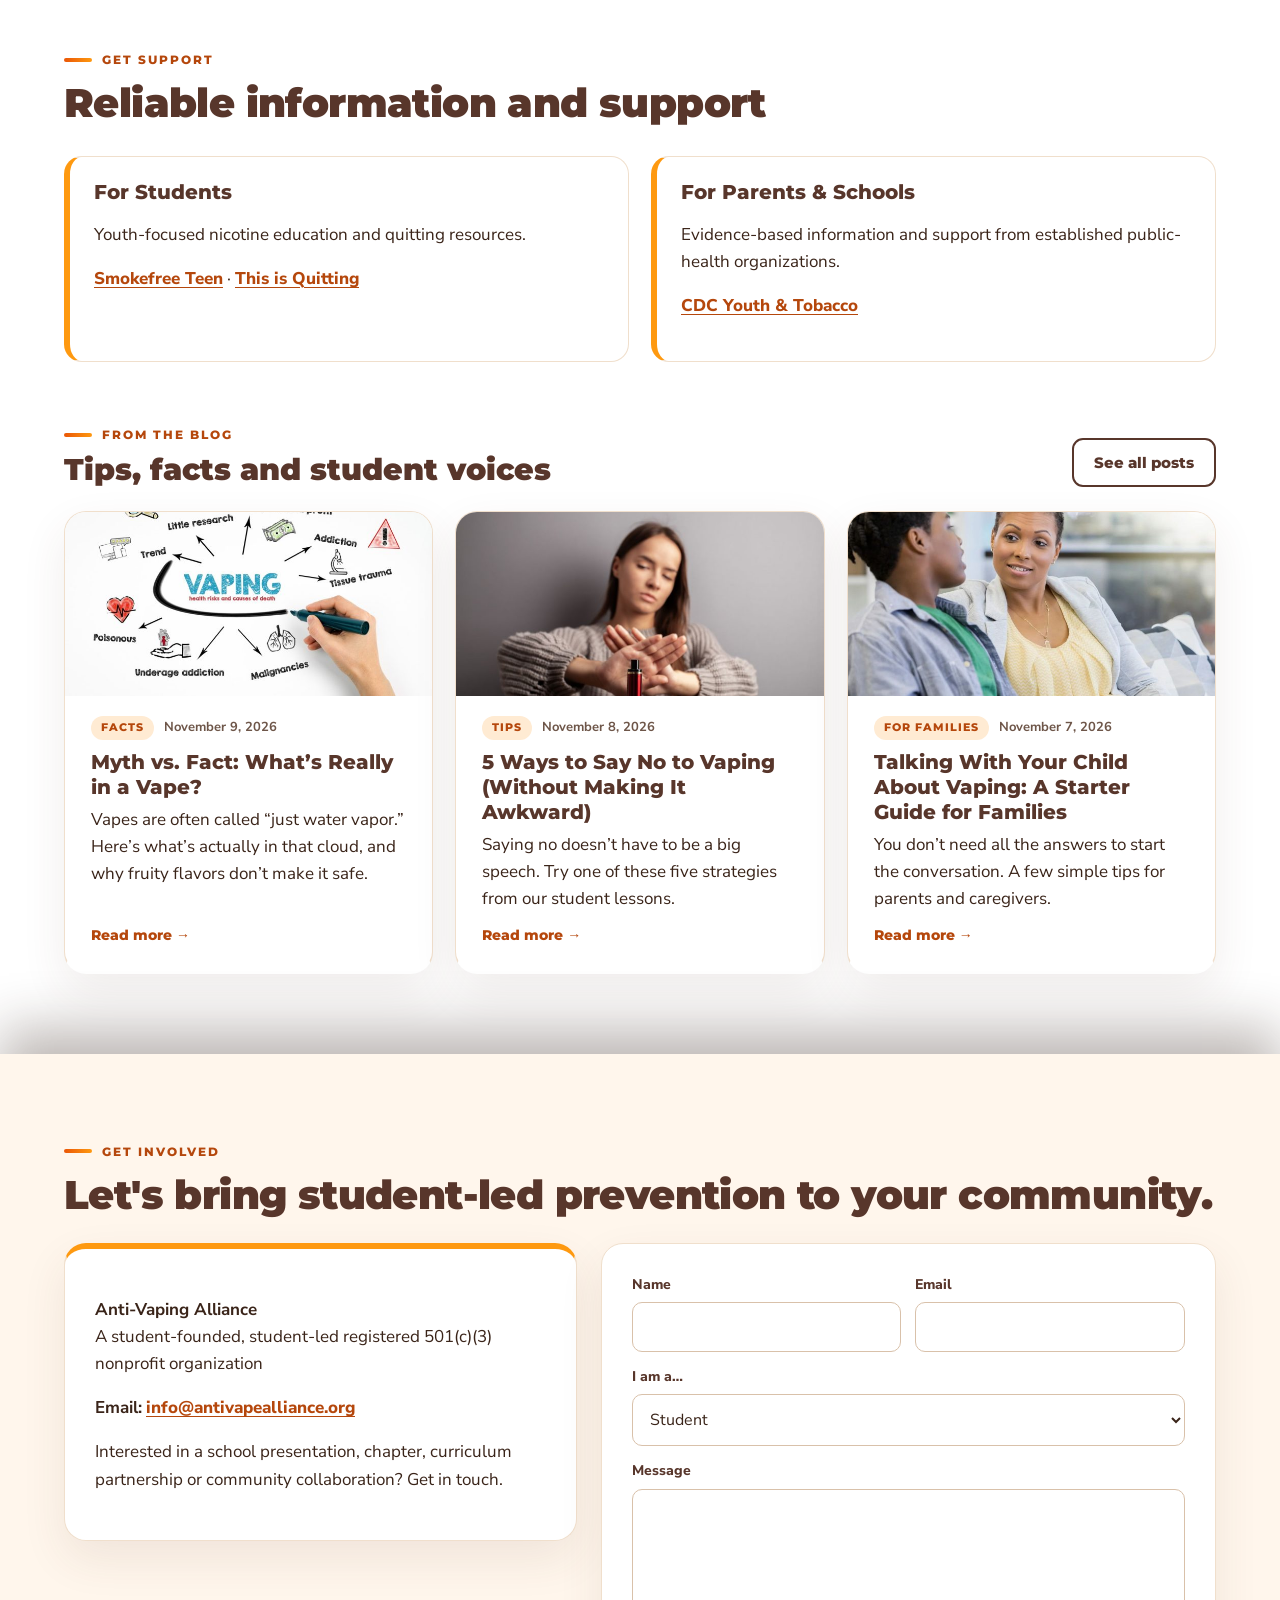
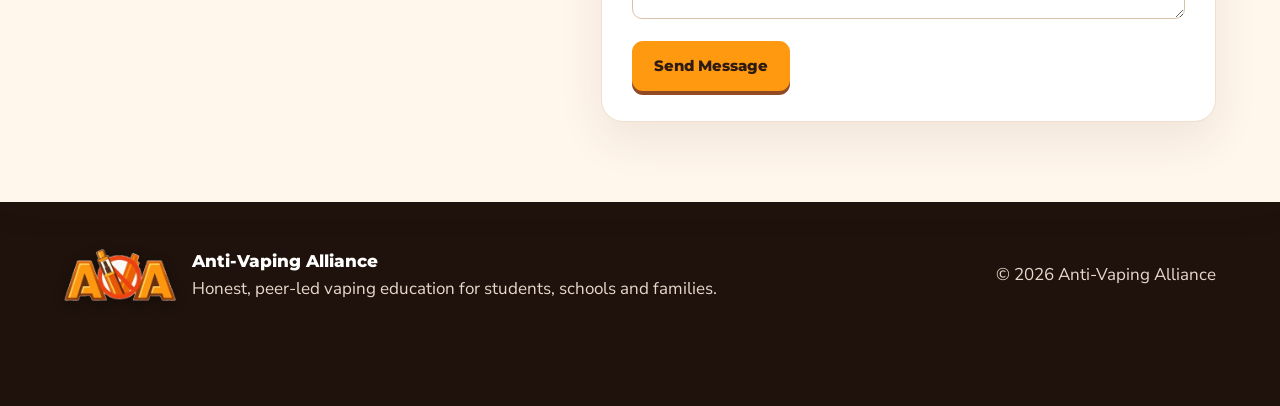
==== commit bca1bc50: "Programs section: lockers photo background with dark overlay (theme 1.9.7) Co-Authored-By: Claude Op" ====
--- a/index.html
+++ b/index.html
@@ -166,8 +166,9 @@
 								</div>
 	</div>
 </section>
-</div><section class="ava-section ava-panel" id="programs" aria-labelledby="programs-title">
-	<div class="in">
+</div><section class="ava-section ava-panel has-photo" id="programs" aria-labelledby="programs-title">
+			<img class="section-bg" src="theme/assets/images/programs-lockers-1600.webp" srcset="theme/assets/images/programs-lockers-900.webp 900w, theme/assets/images/programs-lockers-1600.webp 1600w, theme/assets/images/programs-lockers-1920.webp 1920w" sizes="100vw" width="1600" height="900" alt="" loading="lazy" decoding="async">		<div class="section-overlay" aria-hidden="true"></div>
+		<div class="in">
 		<div class="eyebrow">Programs</div><h2 id="programs-title">Built by students. Designed to help schools.</h2>		<div class="grid">
 			<article class="card">
 						<h3>Peer-Led Classroom Talks</h3>
@@ -266,7 +267,7 @@
 		<div class="eyebrow">Get Involved</div><h2 id="contact-title">Let&#039;s bring student-led prevention to your community.</h2>		<div class="contact-grid">
 			<div class="card contact-card">
 				<p><strong>Anti-Vaping Alliance</strong><br>A student-founded, student-led registered 501(c)(3) nonprofit organization</p>
-									<p><strong>Email:</strong> <a href="mailto:inf&#111;&#064;an&#116;ivap&#101;&#097;&#108;lia&#110;&#099;e.or&#103;">in&#102;o&#064;&#097;n&#116;&#105;&#118;a&#112;&#101;al&#108;&#105;a&#110;&#099;&#101;.o&#114;g</a></p>
+									<p><strong>Email:</strong> <a href="mailto:i&#110;&#102;o&#064;a&#110;t&#105;&#118;ape&#097;llia&#110;c&#101;.&#111;&#114;&#103;">info&#064;a&#110;tiv&#097;peall&#105;ance&#046;o&#114;&#103;</a></p>
 								<p>Interested in a school presentation, chapter, curriculum partnership or community collaboration? Get in touch.</p>
 			</div>
 							<div class="card">
@@ -277,8 +278,8 @@
 				<form class="ava-form" id="ava-contact-form" method="post" action="#" data-ava-form novalidate>
 			<input type="hidden" name="action" value="ava_submit">
 			<input type="hidden" name="ava_type" value="contact">
-			<input type="hidden" name="ava_ts" value="1794346232">
-			<input type="hidden" name="ava_sig" value="721bfbce3bc39c968c387b14b2d13c5dd1e2479fa2483eab13831a4fc06db099">
+			<input type="hidden" name="ava_ts" value="1794346712">
+			<input type="hidden" name="ava_sig" value="394c6c469a8fb167822ba75126caff61929937c9988d7900ec7b2073e912c99d">
 			<input type="hidden" name="ava_return" value="/">
 			<div class="hp" aria-hidden="true">
 				<label for="ava-contact-website">Website</label>
@@ -337,8 +338,8 @@
 				<form class="ava-form" id="ava-pledge-form" method="post" action="#" data-ava-form novalidate>
 			<input type="hidden" name="action" value="ava_submit">
 			<input type="hidden" name="ava_type" value="pledge">
-			<input type="hidden" name="ava_ts" value="1794346232">
-			<input type="hidden" name="ava_sig" value="abbcc311b1aea06c6c0a7d392a8aba53fe6d584bea0fc31a9eda06648c91d92a">
+			<input type="hidden" name="ava_ts" value="1794346712">
+			<input type="hidden" name="ava_sig" value="8e242d824fdc6d4707230163d08d4a98bccf0f3fb49e22423efca615fa166028">
 			<input type="hidden" name="ava_return" value="/">
 			<div class="hp" aria-hidden="true">
 				<label for="ava-pledge-website">Website</label>
@@ -377,8 +378,8 @@
 				<form class="ava-form" id="ava-school-form" method="post" action="#" data-ava-form novalidate>
 			<input type="hidden" name="action" value="ava_submit">
 			<input type="hidden" name="ava_type" value="school">
-			<input type="hidden" name="ava_ts" value="1794346232">
-			<input type="hidden" name="ava_sig" value="dfac86dfe2612c8f29c06eb522c148df39ededdabe854a2dc2144b7267867f90">
+			<input type="hidden" name="ava_ts" value="1794346712">
+			<input type="hidden" name="ava_sig" value="7ab88185f4ac7116e6f9518270df0e27296e167e6a3077ec54b5cfe16a7e2909">
 			<input type="hidden" name="ava_return" value="/">
 			<div class="hp" aria-hidden="true">
 				<label for="ava-school-website">Website</label>
@@ -433,8 +434,8 @@
 				<form class="ava-form" id="ava-chapter-form" method="post" action="#" data-ava-form novalidate>
 			<input type="hidden" name="action" value="ava_submit">
 			<input type="hidden" name="ava_type" value="chapter">
-			<input type="hidden" name="ava_ts" value="1794346232">
-			<input type="hidden" name="ava_sig" value="4f689953c5724230b87f491dc1a281ed23efedecbc47504986a71cae2e5cc2d3">
+			<input type="hidden" name="ava_ts" value="1794346712">
+			<input type="hidden" name="ava_sig" value="a6e293a8821f14724b33e6300ef8623aa6e54490a56cbf9c44b24c1abeb176bd">
 			<input type="hidden" name="ava_return" value="/">
 			<div class="hp" aria-hidden="true">
 				<label for="ava-chapter-website">Website</label>
--- a/theme/style.css
+++ b/theme/style.css
@@ -2,7 +2,7 @@
 Theme Name: Anti-Vaping Alliance
 Description: Lightweight, accessible theme for the Anti-Vaping Alliance (AVA), a student-founded and student-led nonprofit. Homepage sections are edited in Appearance > Customize, cards, curriculum and resources in the AVA Content menu, navigation in Appearance > Menus. Includes a secure built-in pledge and contact form (or use any form plugin shortcode), SEO and social sharing tags.
 Author: Anti-Vaping Alliance
-Version: 1.9.6
+Version: 1.9.7
 Requires at least: 6.3
 Tested up to: 6.9
 Requires PHP: 7.4
@@ -104,6 +104,15 @@
 .eyebrow::before{content:"";width:28px;height:4px;border-radius:2px;background:linear-gradient(90deg,var(--ava-flame),var(--ava-orange))}
 .ava-section h2,.ava-modal h2{font-size:clamp(30px,3.6vw,40px);margin:10px 0 12px;font-weight:900;letter-spacing:-.6px}
 .sub{font-size:18px;color:var(--ava-muted);max-width:780px}
+/* Section with a photo background + dark brand overlay (Programs). */
+.ava-section.has-photo{position:relative;overflow:hidden;background:var(--ava-espresso);color:#fff}
+.has-photo .section-bg{position:absolute;inset:0;width:100%;height:100%;object-fit:cover;object-position:60% 50%}
+.has-photo .section-overlay{position:absolute;inset:0;pointer-events:none;background:linear-gradient(180deg,rgba(31,18,12,.78) 0%,rgba(46,27,20,.55) 45%,rgba(31,18,12,.86) 100%),linear-gradient(90deg,rgba(31,18,12,.55) 0%,rgba(31,18,12,.15) 70%)}
+.has-photo>.in{position:relative;z-index:1}
+.has-photo .eyebrow{color:var(--ava-amber)}
+.has-photo h2{color:#fff;text-shadow:0 2px 20px rgba(0,0,0,.3)}
+.has-photo .sub{color:rgba(255,255,255,.85)}
+.has-photo .card{color:var(--ava-ink)}
 .card{background:#fff;border:1px solid var(--ava-line);border-radius:var(--ava-radius);box-shadow:var(--ava-shadow);padding:30px}
 .grid{display:grid;grid-template-columns:repeat(3,1fr);gap:22px;margin-top:34px}
 .grid .card{display:flex;flex-direction:column;border-bottom:4px solid transparent;transition:border-color .2s,transform .2s}
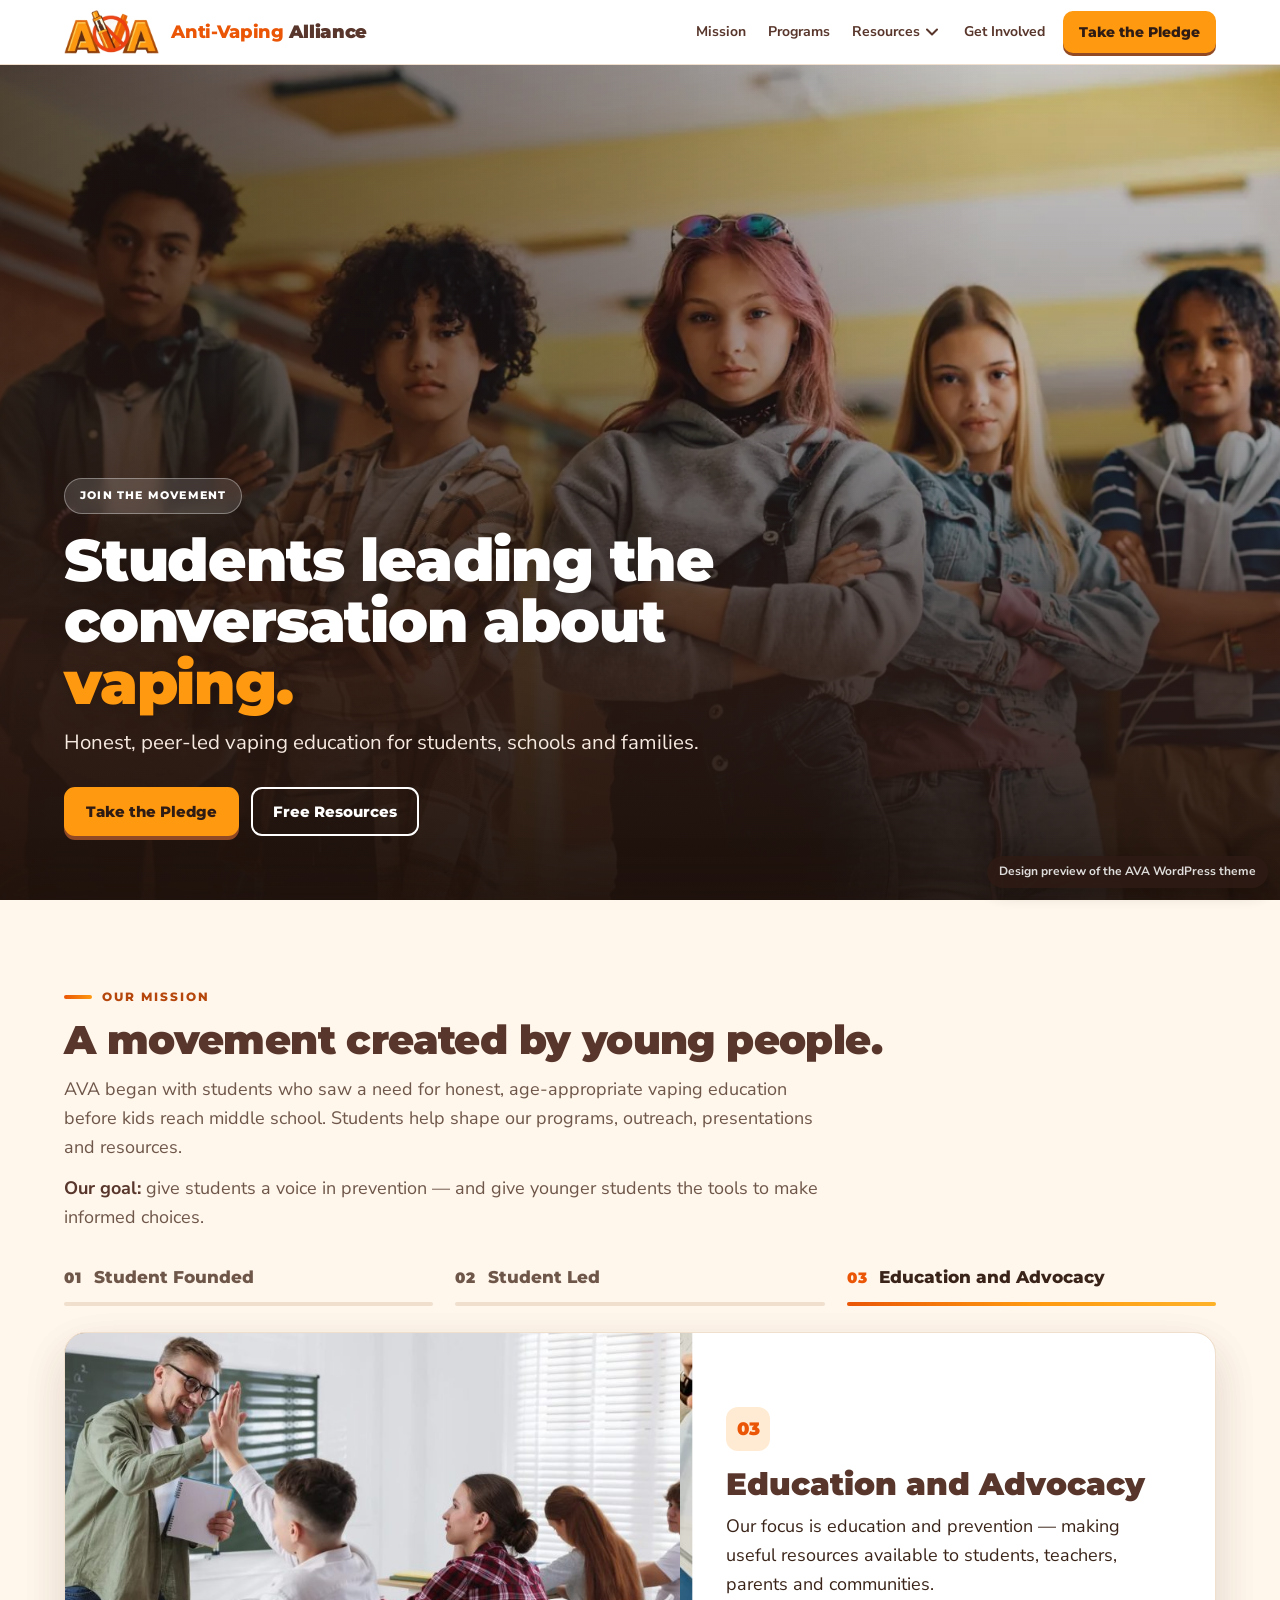
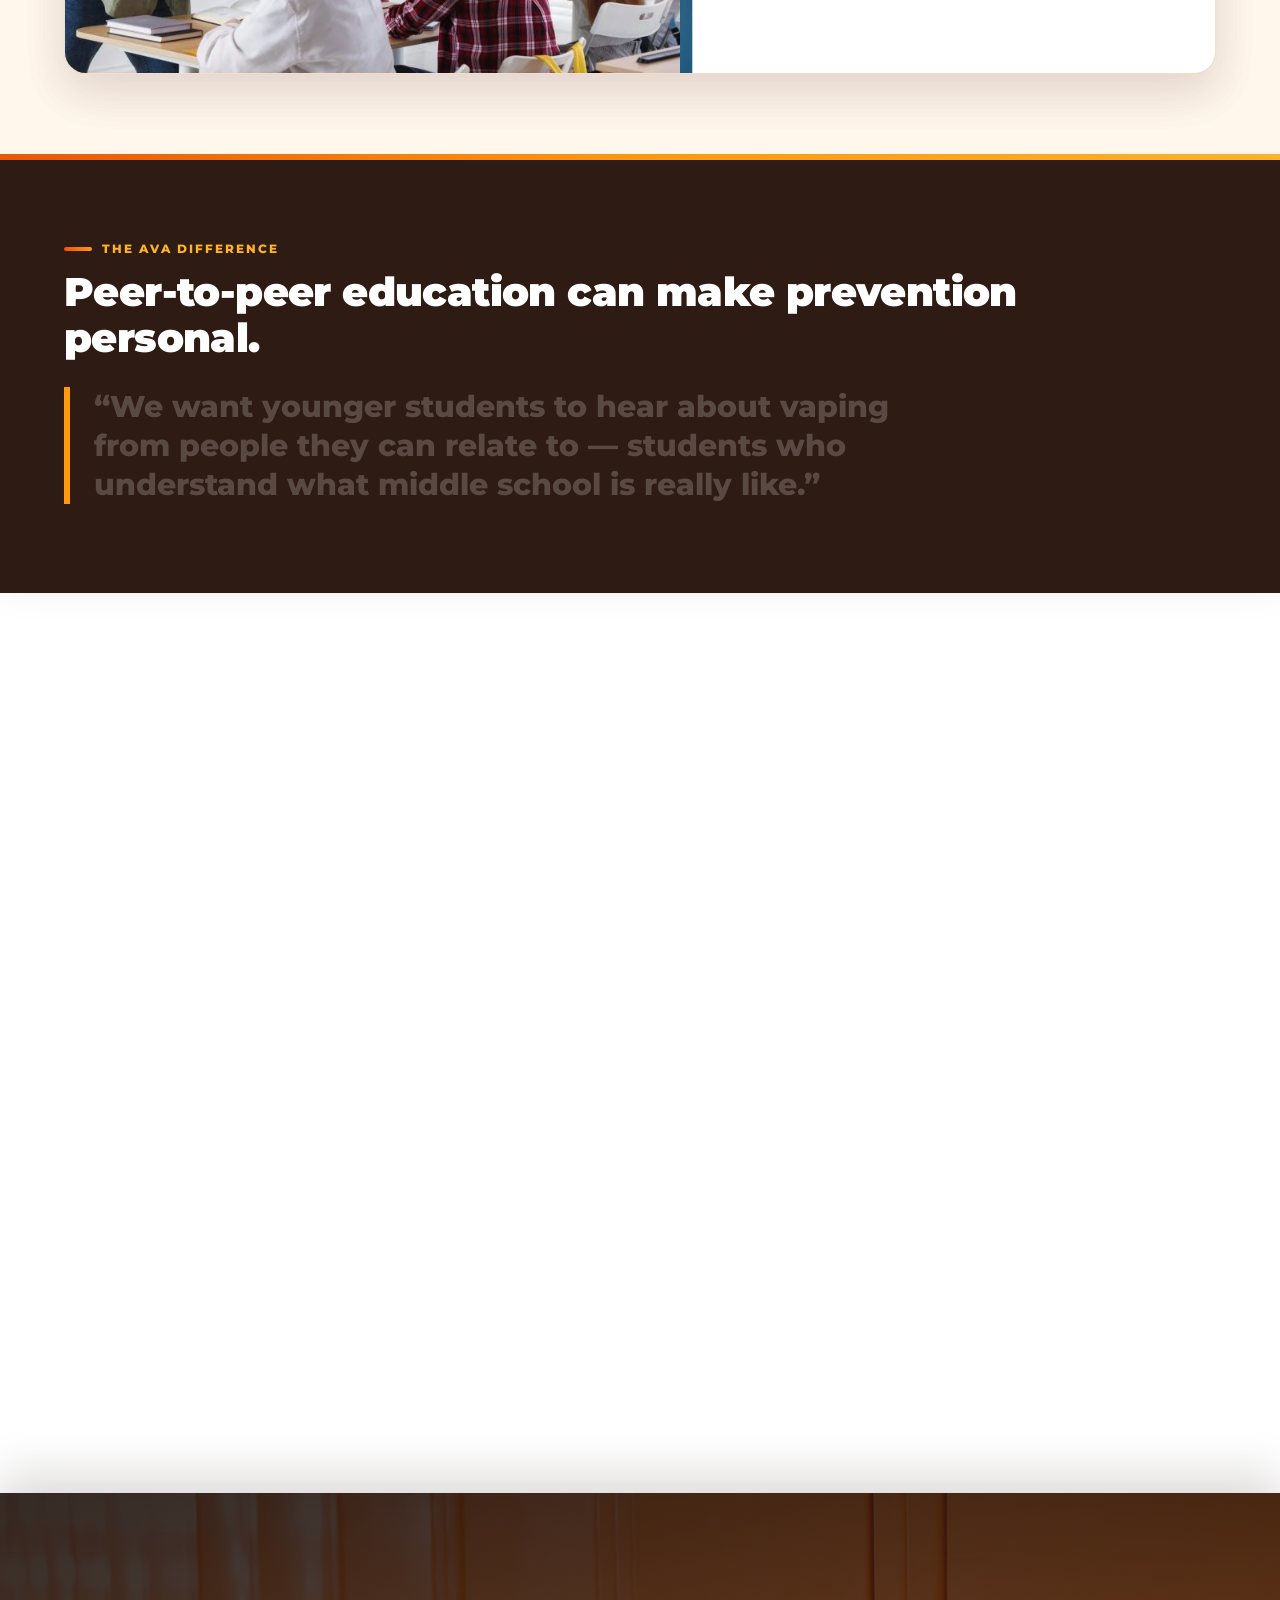
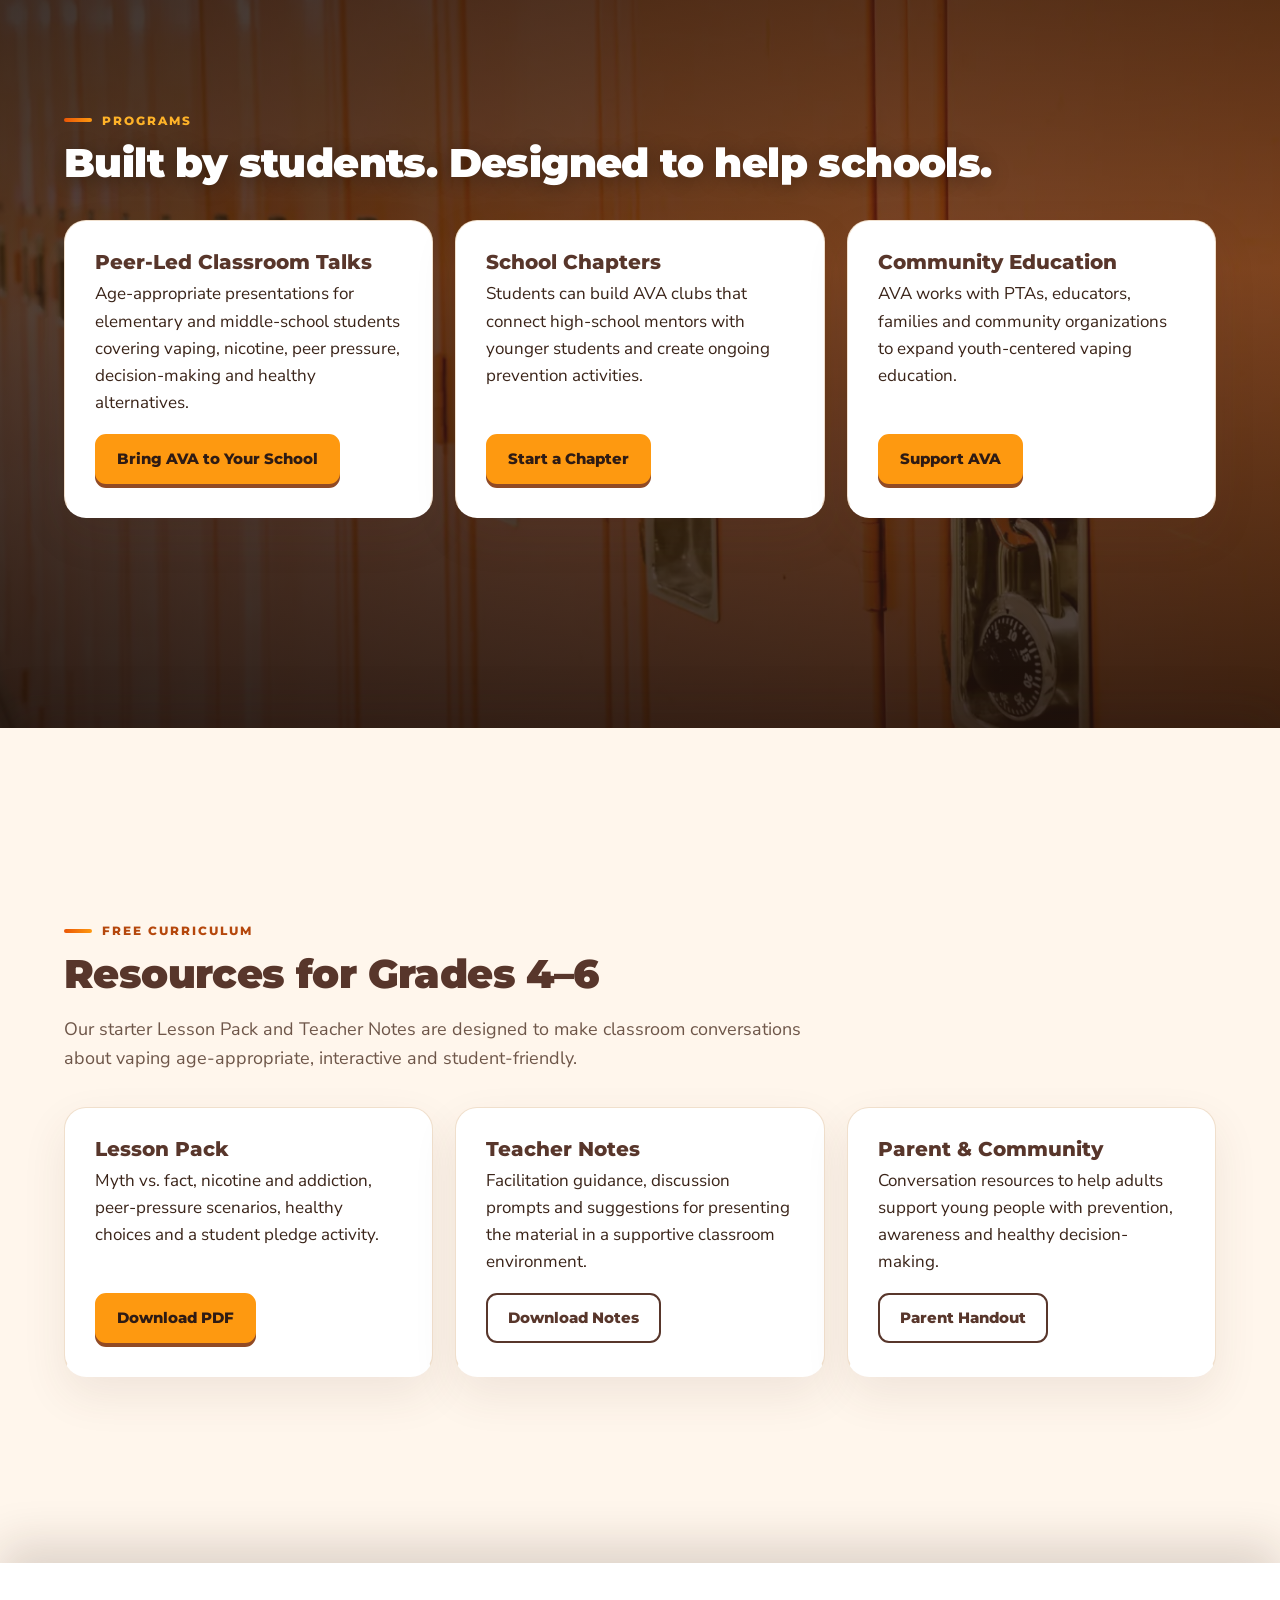
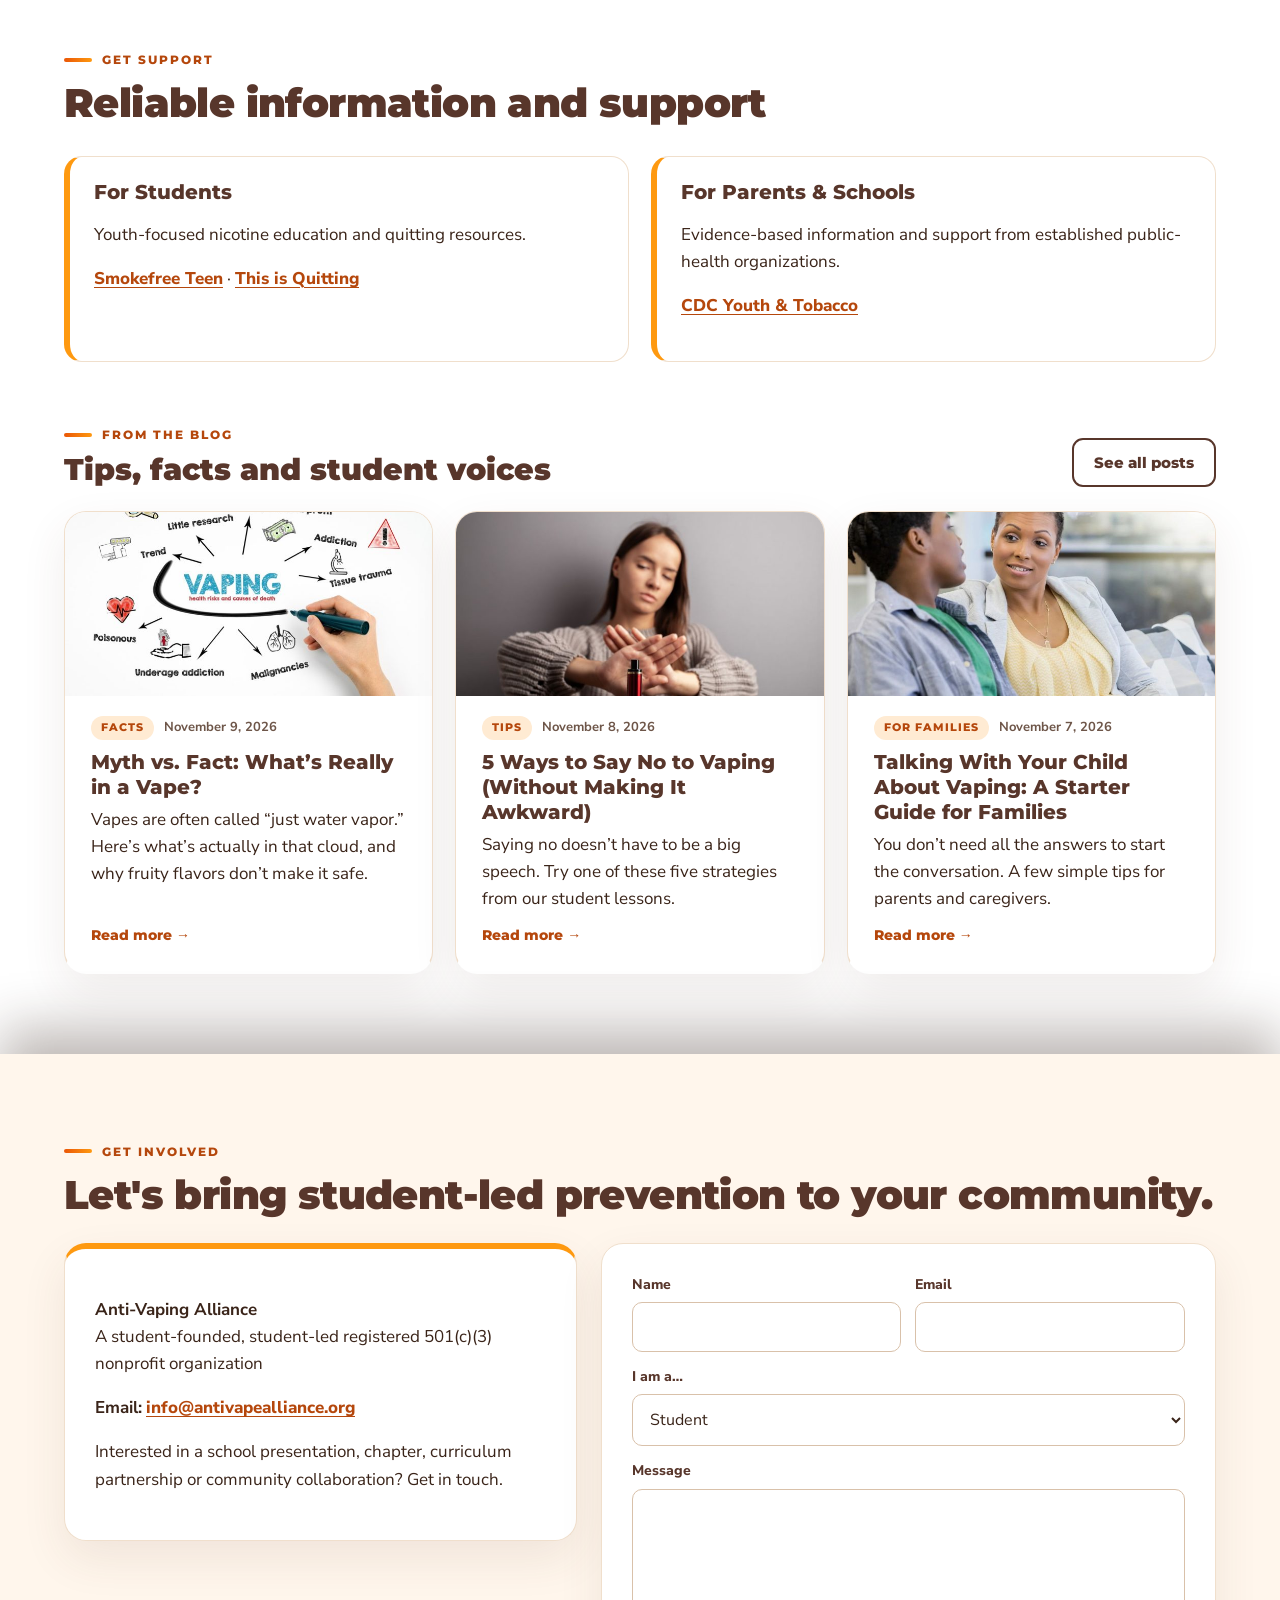
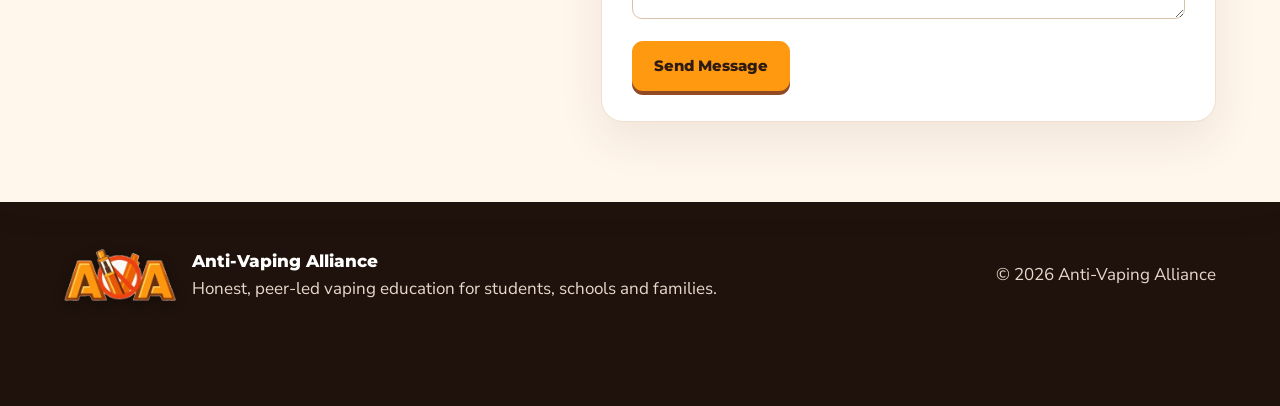
==== commit 7939161c: "Favicon: vape with the no-sign circle (theme 1.9.8) Co-Authored-By: Claude Opus 5.5 <noreply@anthrop" ====
--- a/index.html
+++ b/index.html
@@ -7,7 +7,8 @@
 <meta name='robots' content='max-image-preview:large' />
 <link rel="preload" href="theme/assets/fonts/montserrat-latin-900-normal.woff2" as="font" type="font/woff2" crossorigin>
 <link rel="preload" href="theme/assets/fonts/nunito-sans-latin-400-normal.woff2" as="font" type="font/woff2" crossorigin>
-<link rel="icon" type="image/png" href="theme/assets/images/favicon.png">
+<link rel="icon" type="image/png" sizes="64x64" href="theme/assets/images/favicon.png">
+<link rel="icon" type="image/png" sizes="192x192" href="theme/assets/images/favicon-192.png">
 <link rel="apple-touch-icon" href="theme/assets/images/apple-touch-icon.png">
 <meta name="theme-color" content="#FE9910">
 <meta name="description" content="The Anti-Vaping Alliance is a student-founded, student-led nonprofit offering peer-led vaping prevention, free curriculum for grades 4–6 and resources for families.">
@@ -267,7 +268,7 @@
 		<div class="eyebrow">Get Involved</div><h2 id="contact-title">Let&#039;s bring student-led prevention to your community.</h2>		<div class="contact-grid">
 			<div class="card contact-card">
 				<p><strong>Anti-Vaping Alliance</strong><br>A student-founded, student-led registered 501(c)(3) nonprofit organization</p>
-									<p><strong>Email:</strong> <a href="mailto:i&#110;&#102;o&#064;a&#110;t&#105;&#118;ape&#097;llia&#110;c&#101;.&#111;&#114;&#103;">info&#064;a&#110;tiv&#097;peall&#105;ance&#046;o&#114;&#103;</a></p>
+									<p><strong>Email:</strong> <a href="mailto:&#105;&#110;&#102;o&#064;&#097;nti&#118;a&#112;&#101;&#097;&#108;&#108;&#105;an&#099;e.org">i&#110;fo&#064;ant&#105;&#118;apea&#108;l&#105;a&#110;c&#101;&#046;&#111;&#114;g</a></p>
 								<p>Interested in a school presentation, chapter, curriculum partnership or community collaboration? Get in touch.</p>
 			</div>
 							<div class="card">
@@ -278,8 +279,8 @@
 				<form class="ava-form" id="ava-contact-form" method="post" action="#" data-ava-form novalidate>
 			<input type="hidden" name="action" value="ava_submit">
 			<input type="hidden" name="ava_type" value="contact">
-			<input type="hidden" name="ava_ts" value="1794346712">
-			<input type="hidden" name="ava_sig" value="394c6c469a8fb167822ba75126caff61929937c9988d7900ec7b2073e912c99d">
+			<input type="hidden" name="ava_ts" value="1794347301">
+			<input type="hidden" name="ava_sig" value="0b20c6f19c537de316cde08a9ef39468c7bb7a62eaa47fd66af9bbc5be64a740">
 			<input type="hidden" name="ava_return" value="/">
 			<div class="hp" aria-hidden="true">
 				<label for="ava-contact-website">Website</label>
@@ -338,8 +339,8 @@
 				<form class="ava-form" id="ava-pledge-form" method="post" action="#" data-ava-form novalidate>
 			<input type="hidden" name="action" value="ava_submit">
 			<input type="hidden" name="ava_type" value="pledge">
-			<input type="hidden" name="ava_ts" value="1794346712">
-			<input type="hidden" name="ava_sig" value="8e242d824fdc6d4707230163d08d4a98bccf0f3fb49e22423efca615fa166028">
+			<input type="hidden" name="ava_ts" value="1794347301">
+			<input type="hidden" name="ava_sig" value="2665ac9dbc84ecff44b2588a49319130790af256ac4e93eecccd5b935cd2bba0">
 			<input type="hidden" name="ava_return" value="/">
 			<div class="hp" aria-hidden="true">
 				<label for="ava-pledge-website">Website</label>
@@ -378,8 +379,8 @@
 				<form class="ava-form" id="ava-school-form" method="post" action="#" data-ava-form novalidate>
 			<input type="hidden" name="action" value="ava_submit">
 			<input type="hidden" name="ava_type" value="school">
-			<input type="hidden" name="ava_ts" value="1794346712">
-			<input type="hidden" name="ava_sig" value="7ab88185f4ac7116e6f9518270df0e27296e167e6a3077ec54b5cfe16a7e2909">
+			<input type="hidden" name="ava_ts" value="1794347301">
+			<input type="hidden" name="ava_sig" value="075286f63d2dd27a4f14157ef6340ad077e4888c8f9ad7b99a6a297b0d1459c7">
 			<input type="hidden" name="ava_return" value="/">
 			<div class="hp" aria-hidden="true">
 				<label for="ava-school-website">Website</label>
@@ -434,8 +435,8 @@
 				<form class="ava-form" id="ava-chapter-form" method="post" action="#" data-ava-form novalidate>
 			<input type="hidden" name="action" value="ava_submit">
 			<input type="hidden" name="ava_type" value="chapter">
-			<input type="hidden" name="ava_ts" value="1794346712">
-			<input type="hidden" name="ava_sig" value="a6e293a8821f14724b33e6300ef8623aa6e54490a56cbf9c44b24c1abeb176bd">
+			<input type="hidden" name="ava_ts" value="1794347301">
+			<input type="hidden" name="ava_sig" value="15c9ba8e588348a4b5d26342b60377be161f5474efaa510792e42fd1b70bfd6e">
 			<input type="hidden" name="ava_return" value="/">
 			<div class="hp" aria-hidden="true">
 				<label for="ava-chapter-website">Website</label>
--- a/theme/style.css
+++ b/theme/style.css
@@ -2,7 +2,7 @@
 Theme Name: Anti-Vaping Alliance
 Description: Lightweight, accessible theme for the Anti-Vaping Alliance (AVA), a student-founded and student-led nonprofit. Homepage sections are edited in Appearance > Customize, cards, curriculum and resources in the AVA Content menu, navigation in Appearance > Menus. Includes a secure built-in pledge and contact form (or use any form plugin shortcode), SEO and social sharing tags.
 Author: Anti-Vaping Alliance
-Version: 1.9.7
+Version: 1.9.8
 Requires at least: 6.3
 Tested up to: 6.9
 Requires PHP: 7.4
